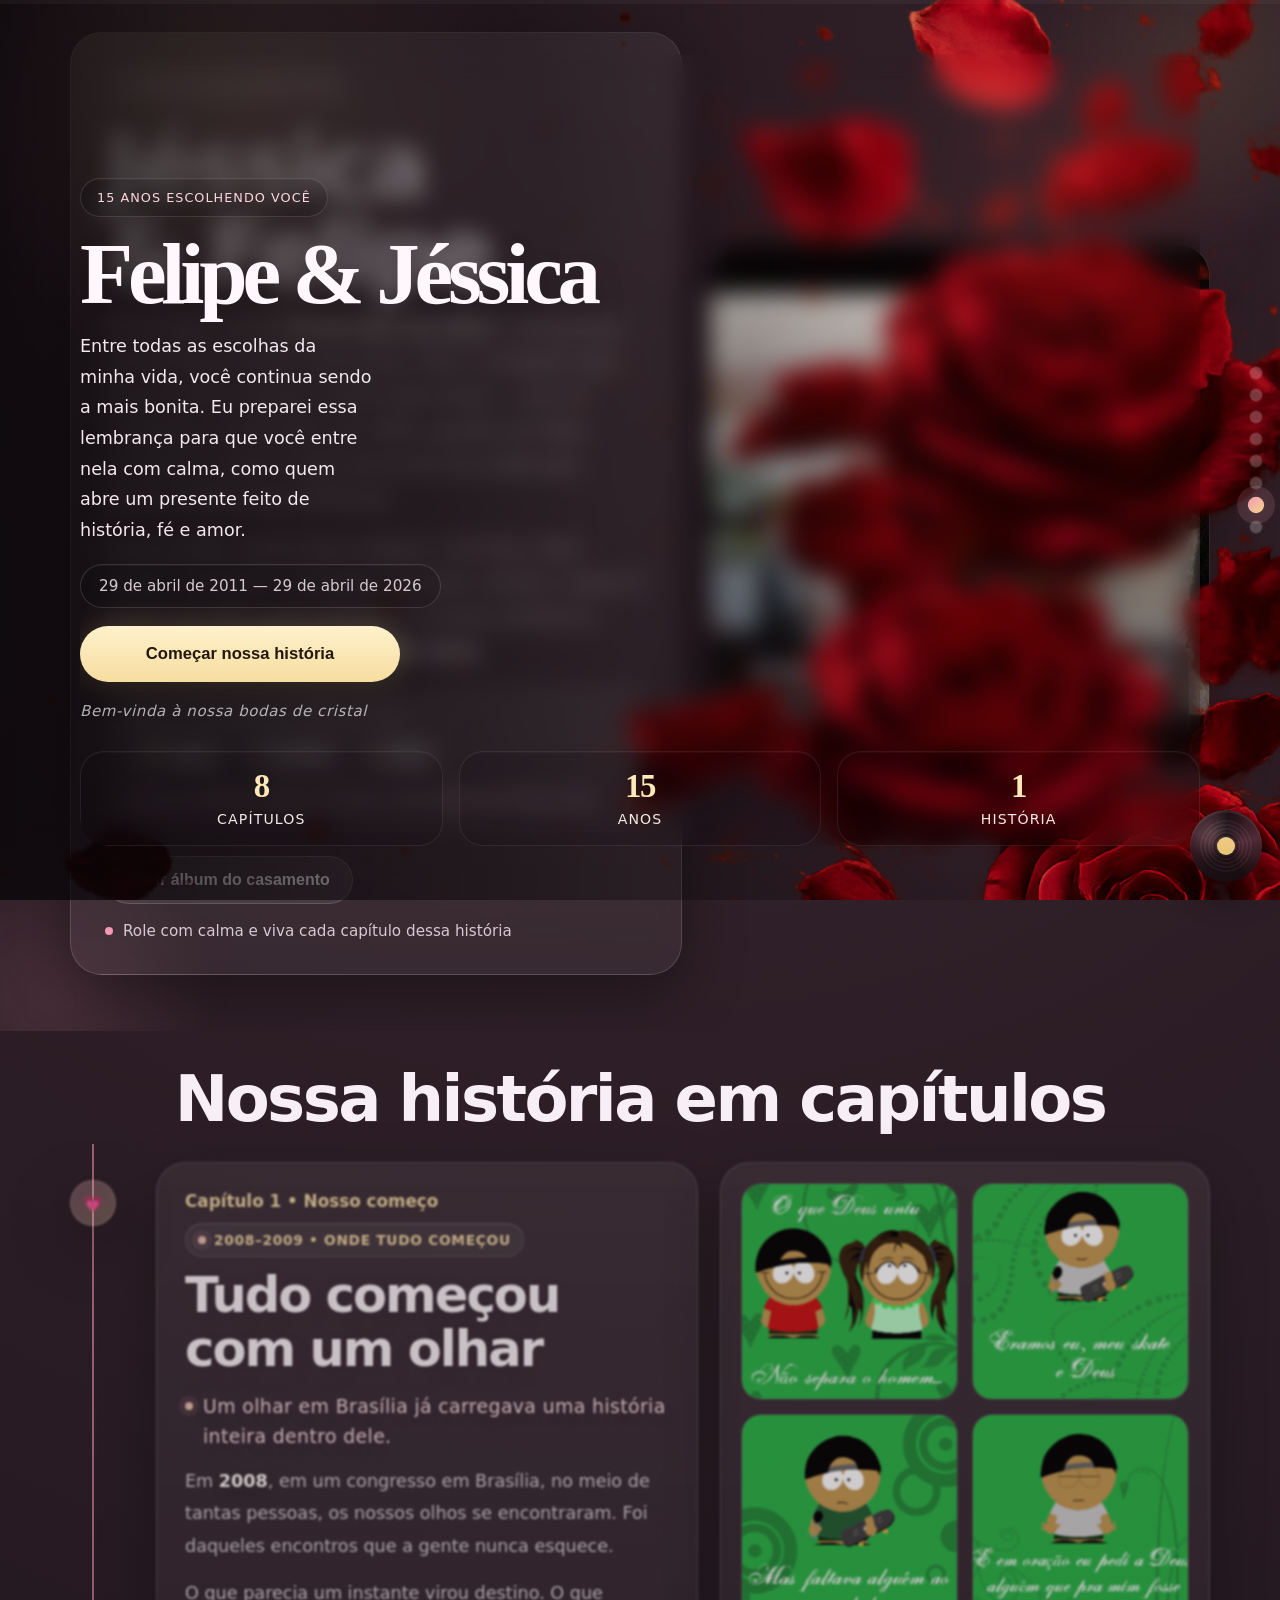
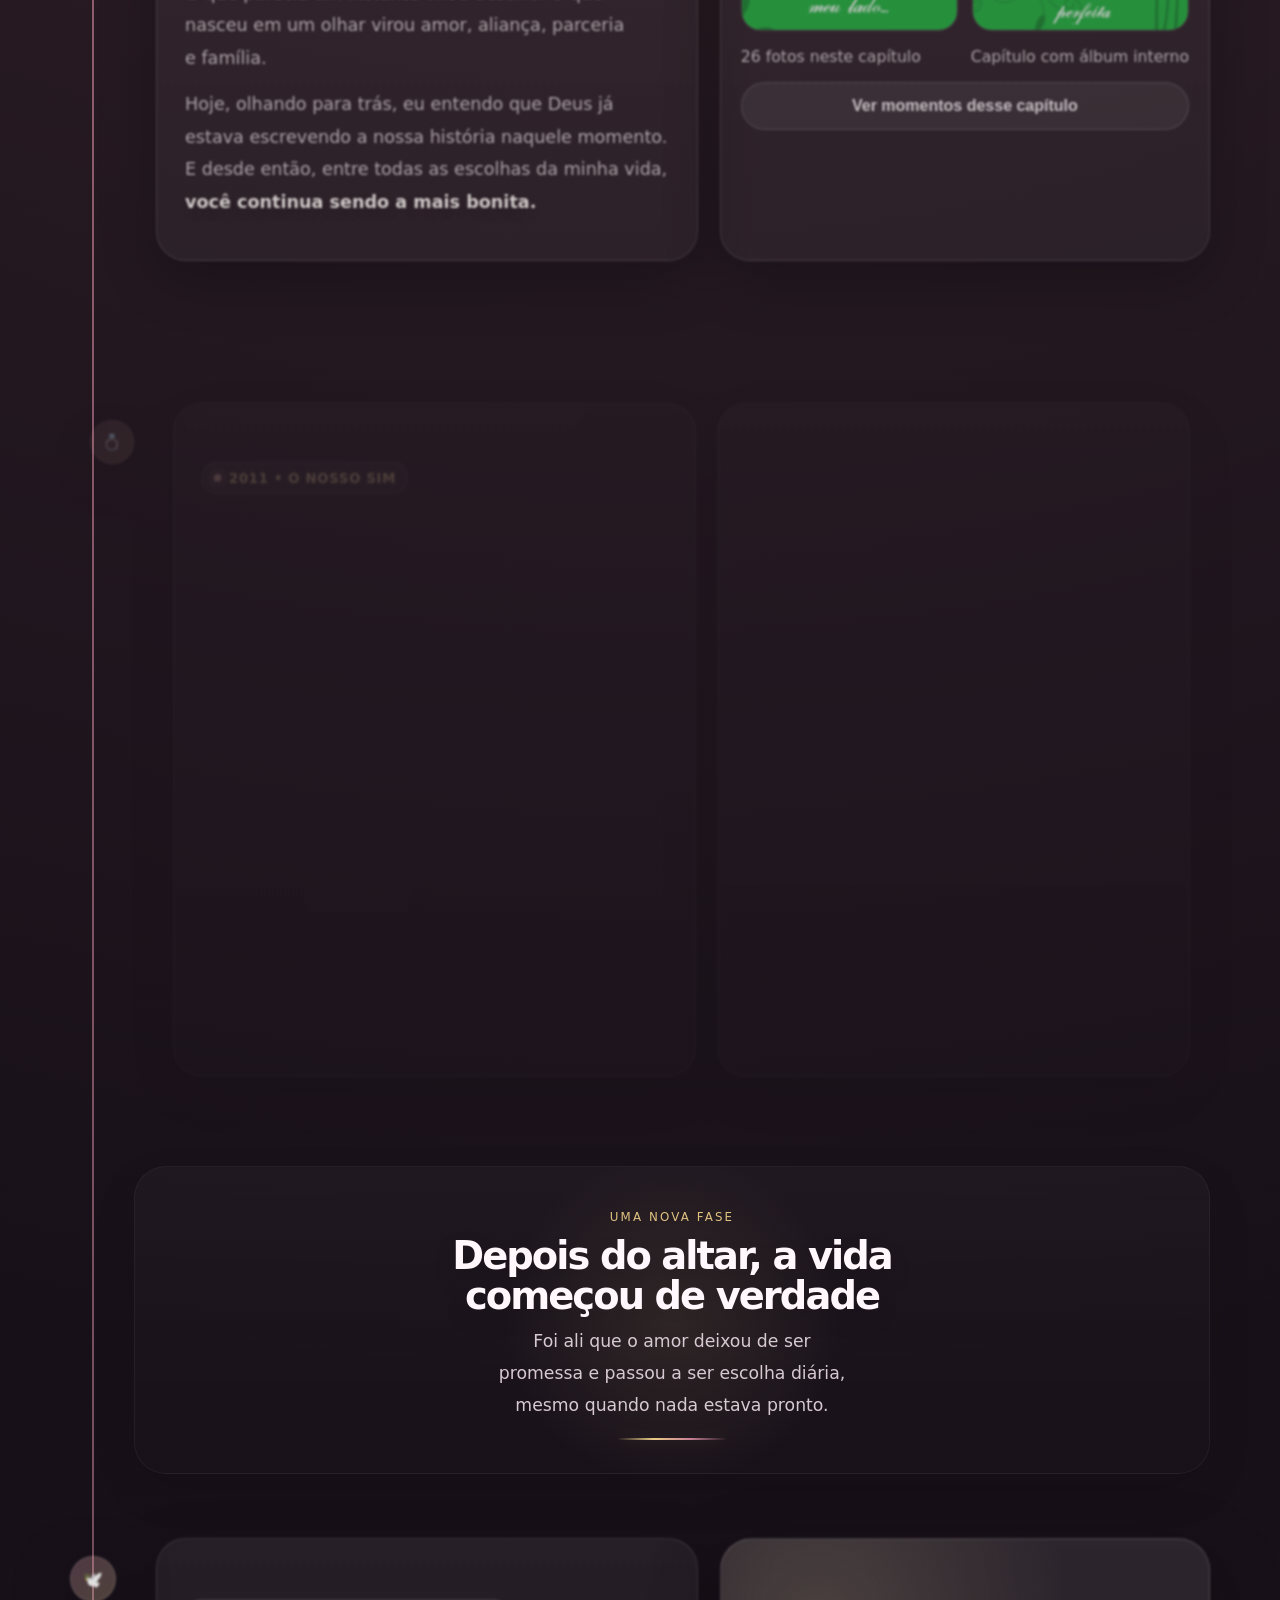
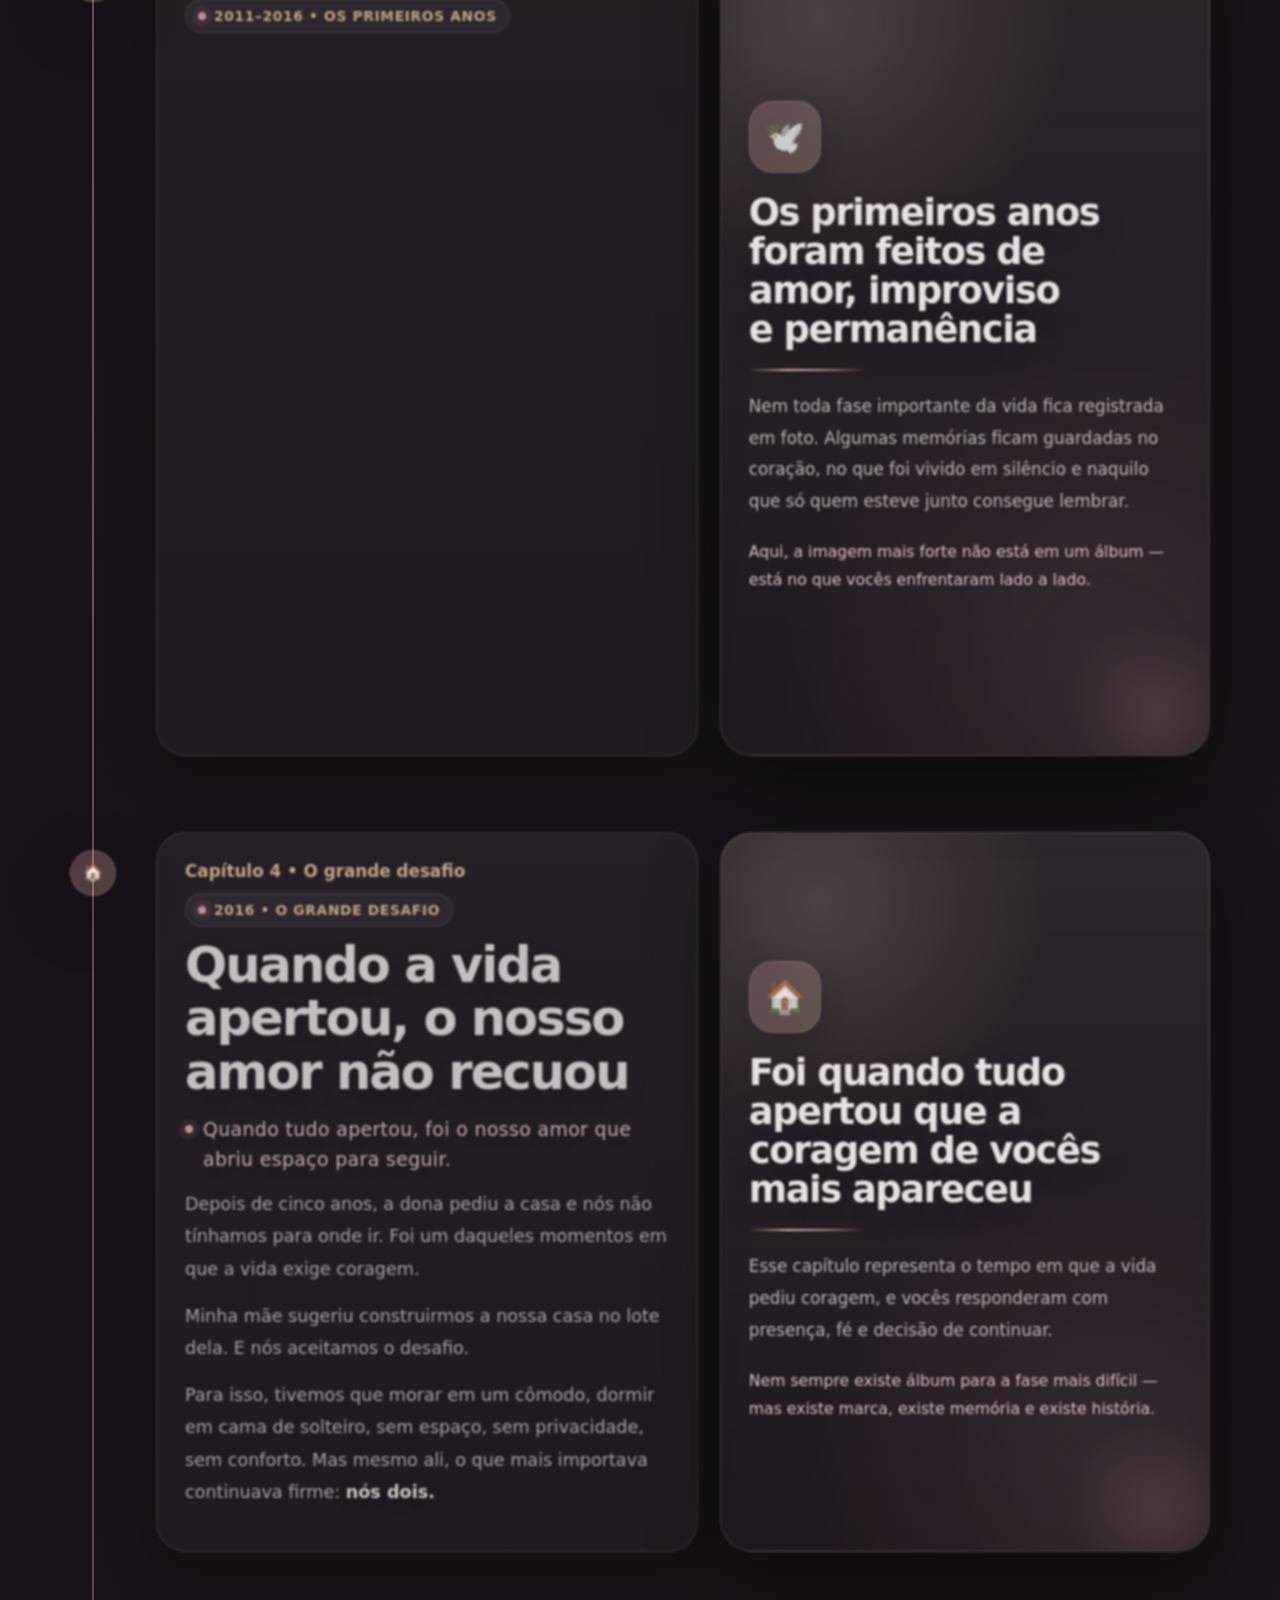
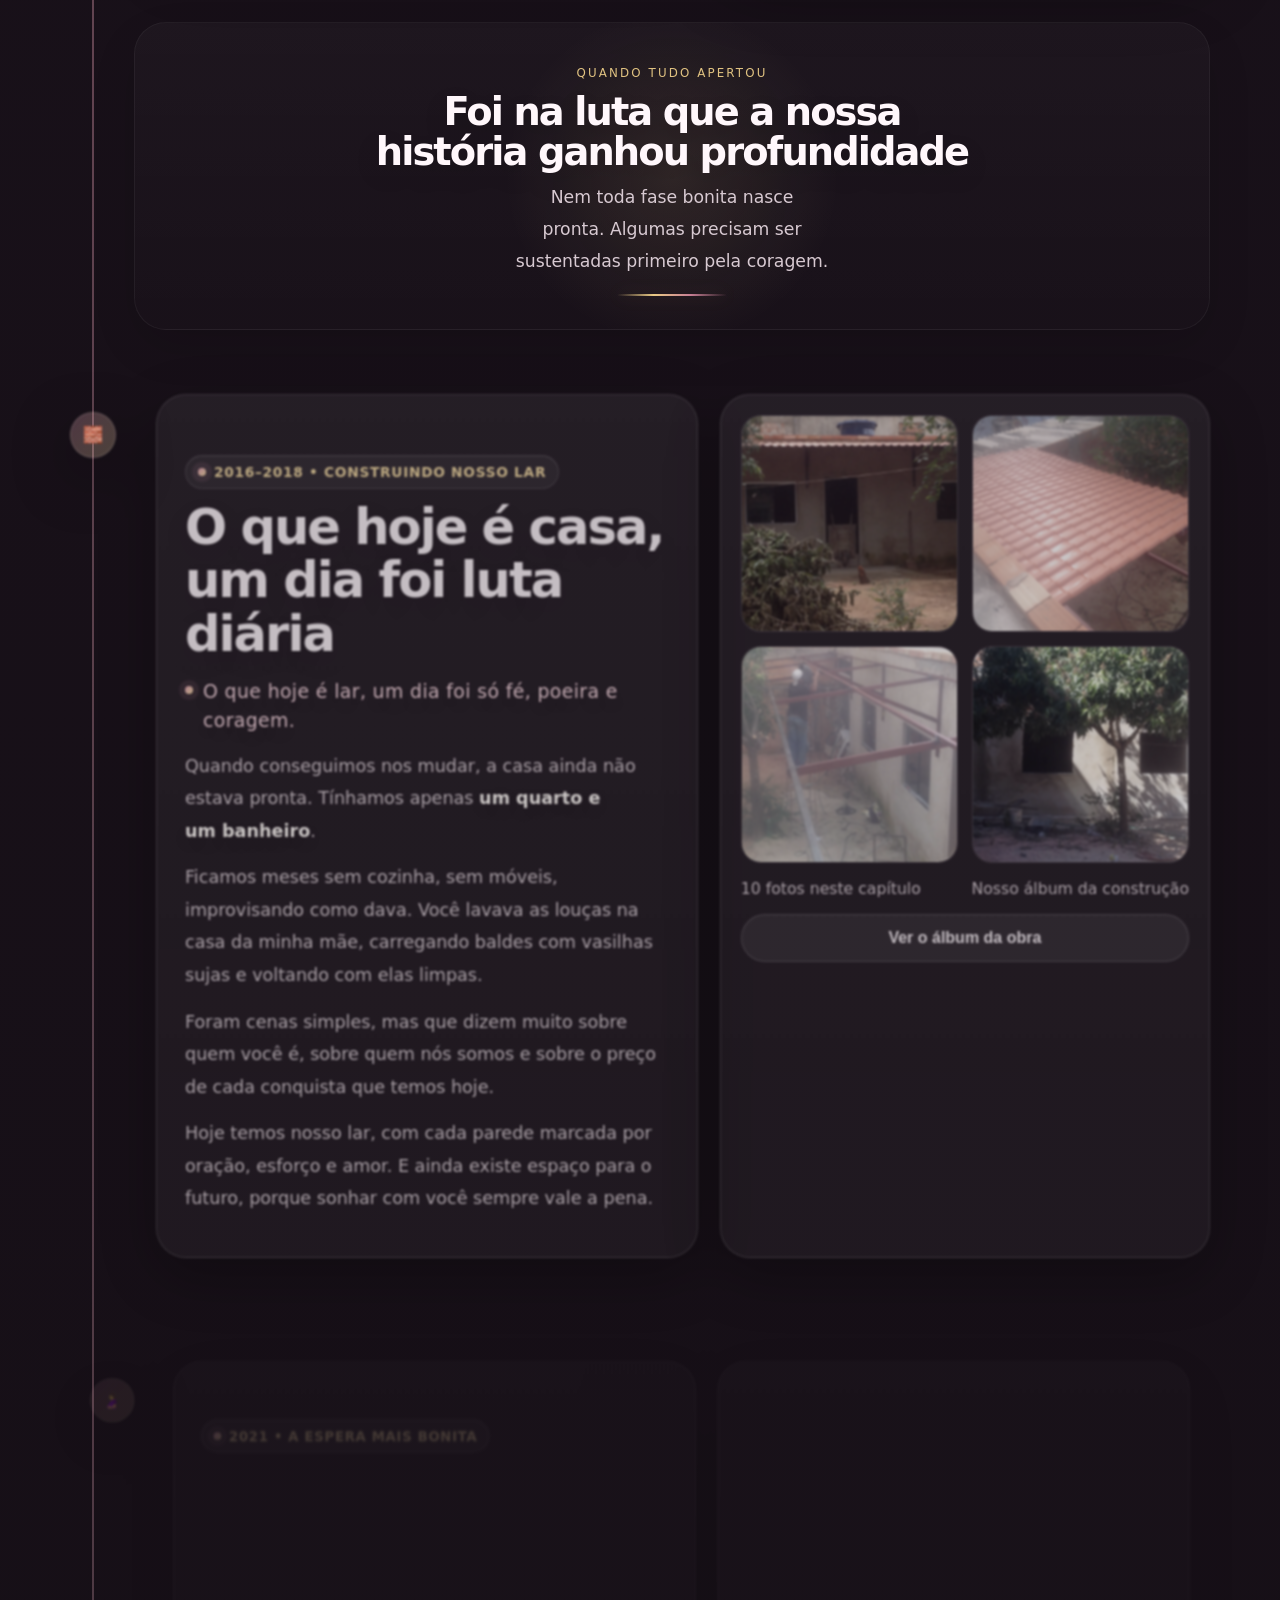
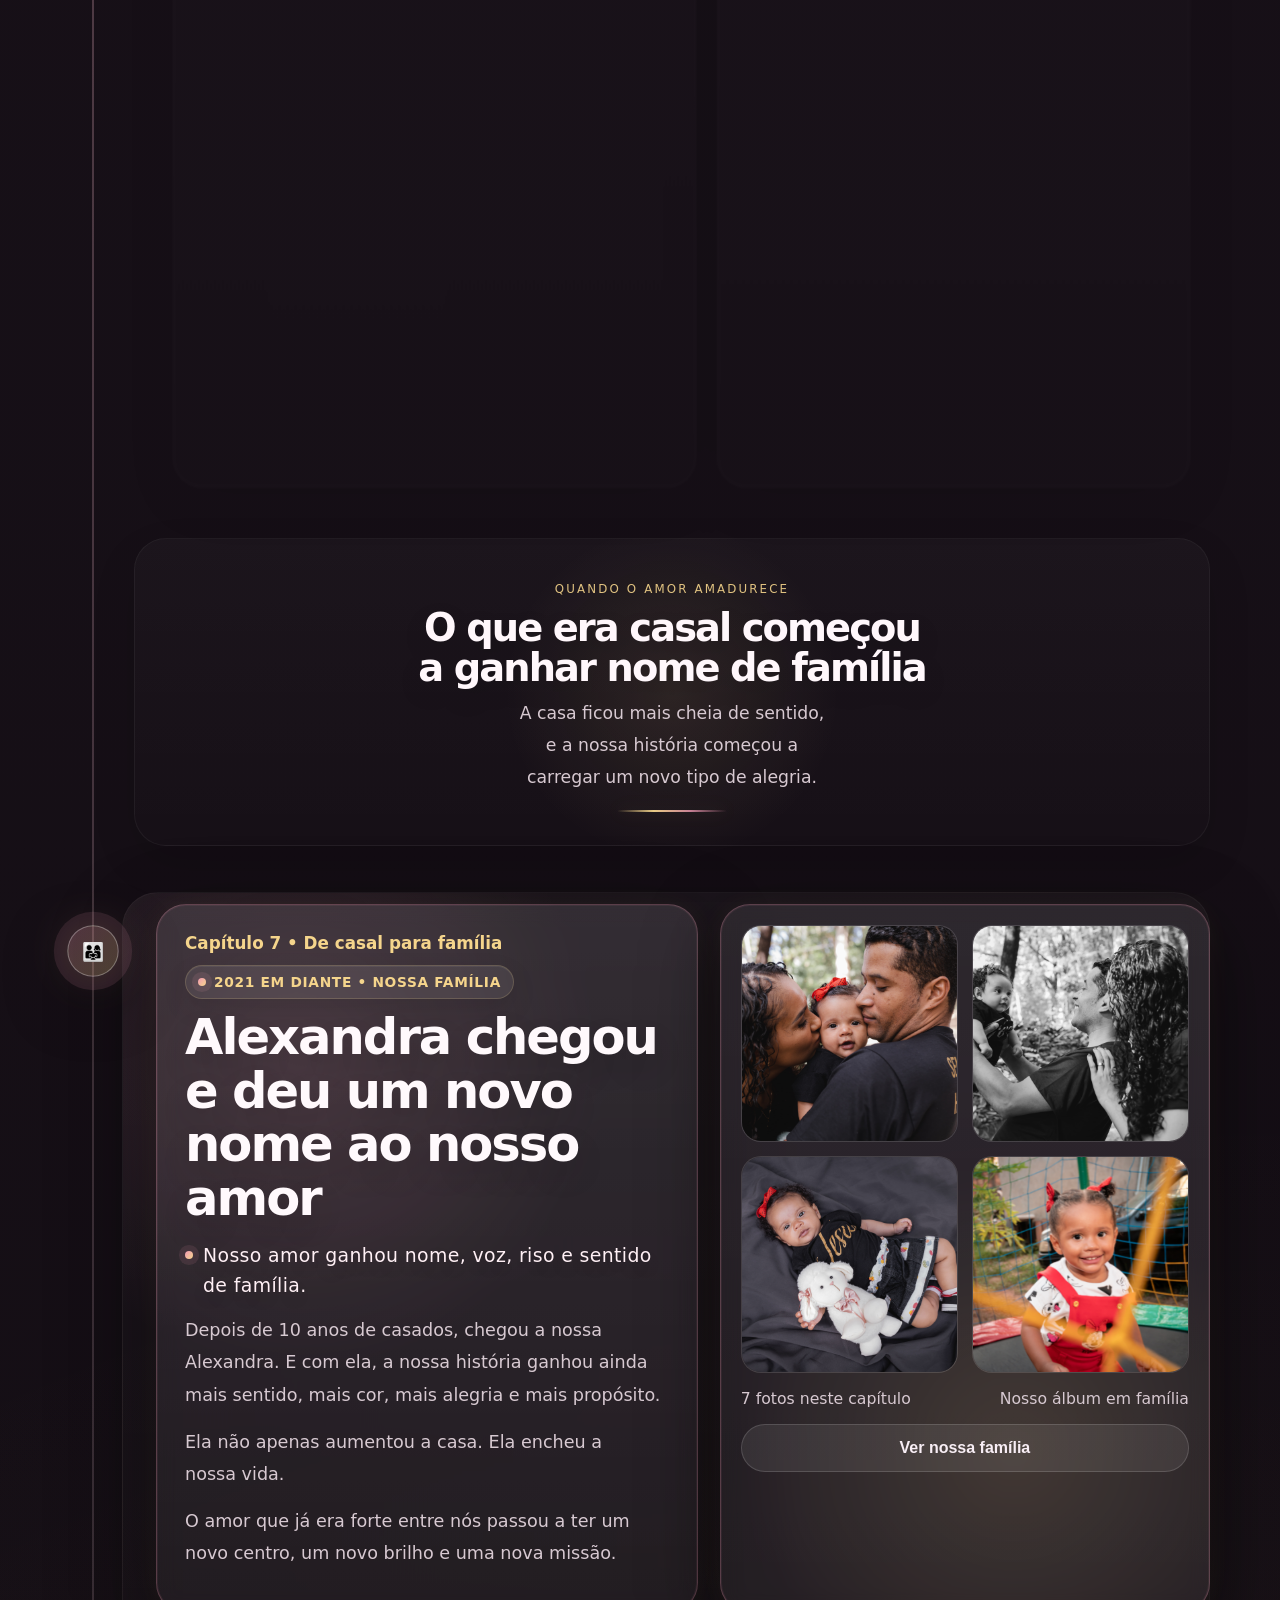
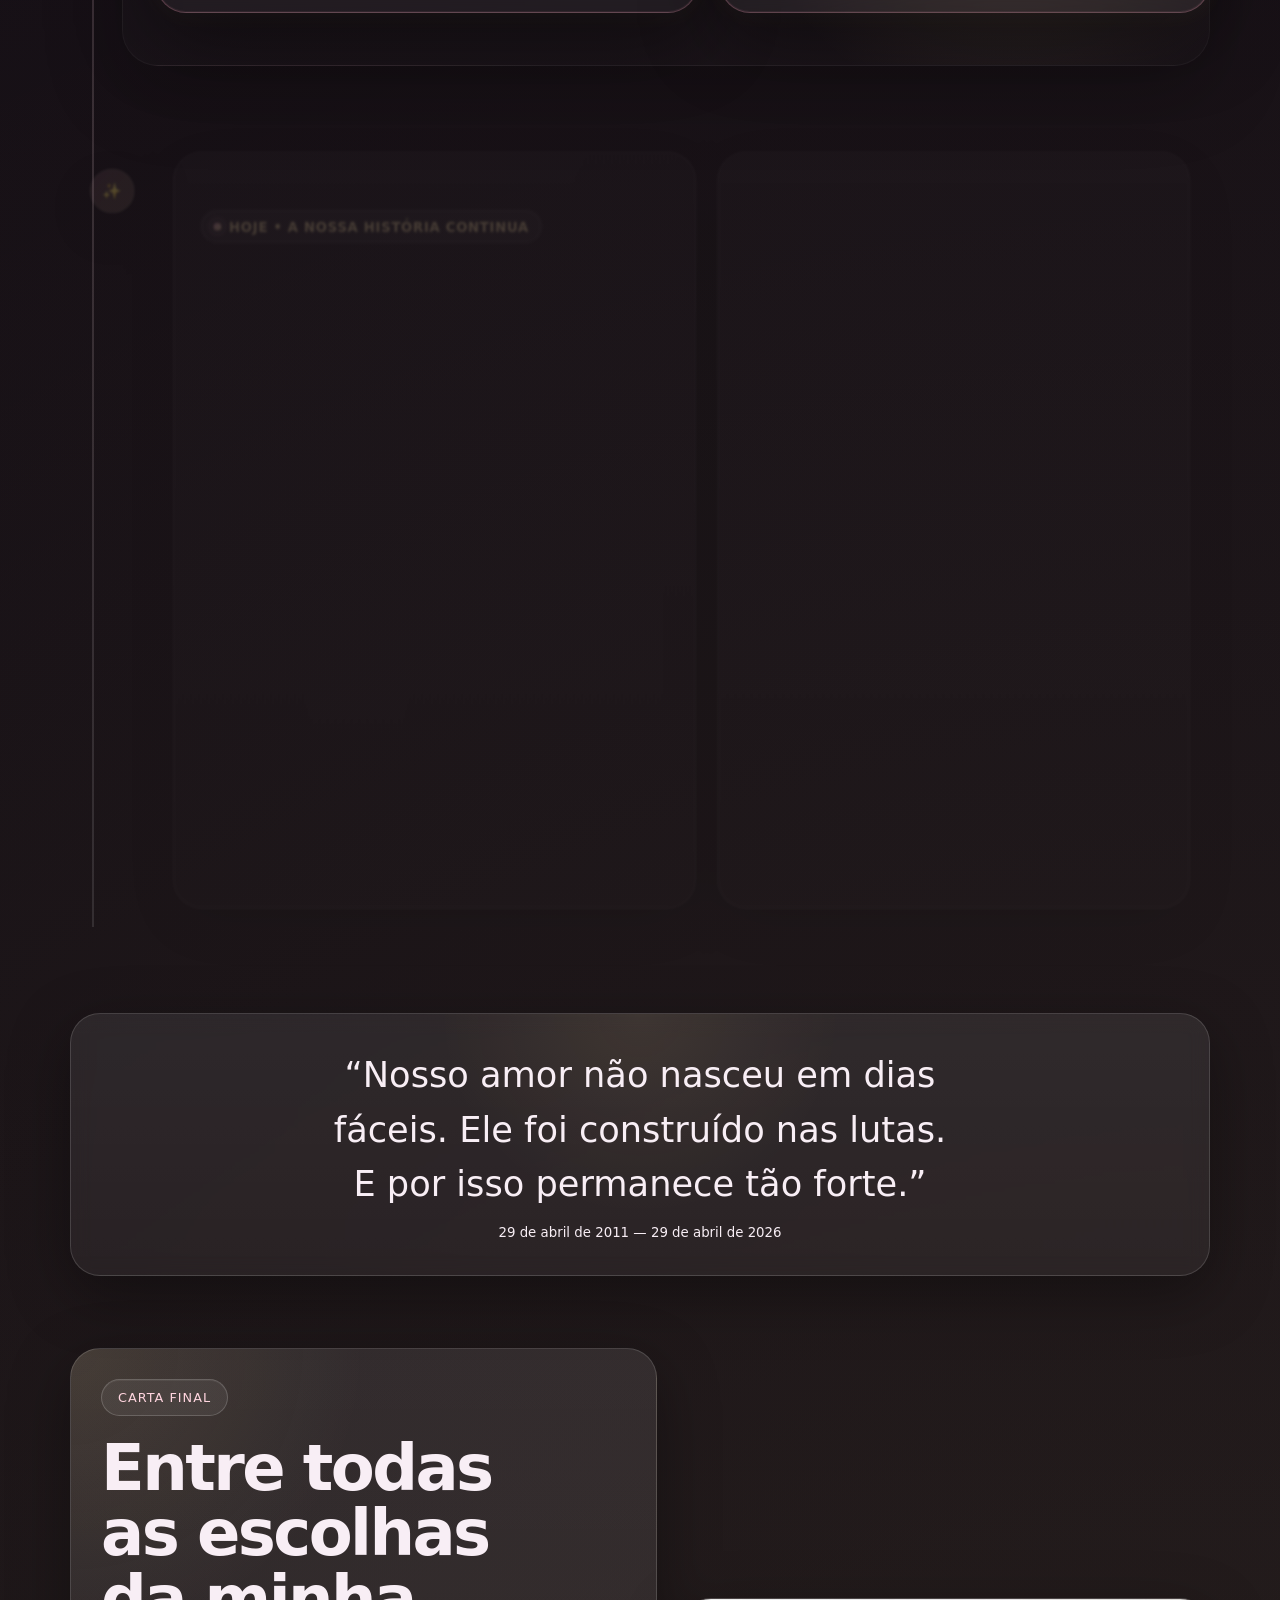
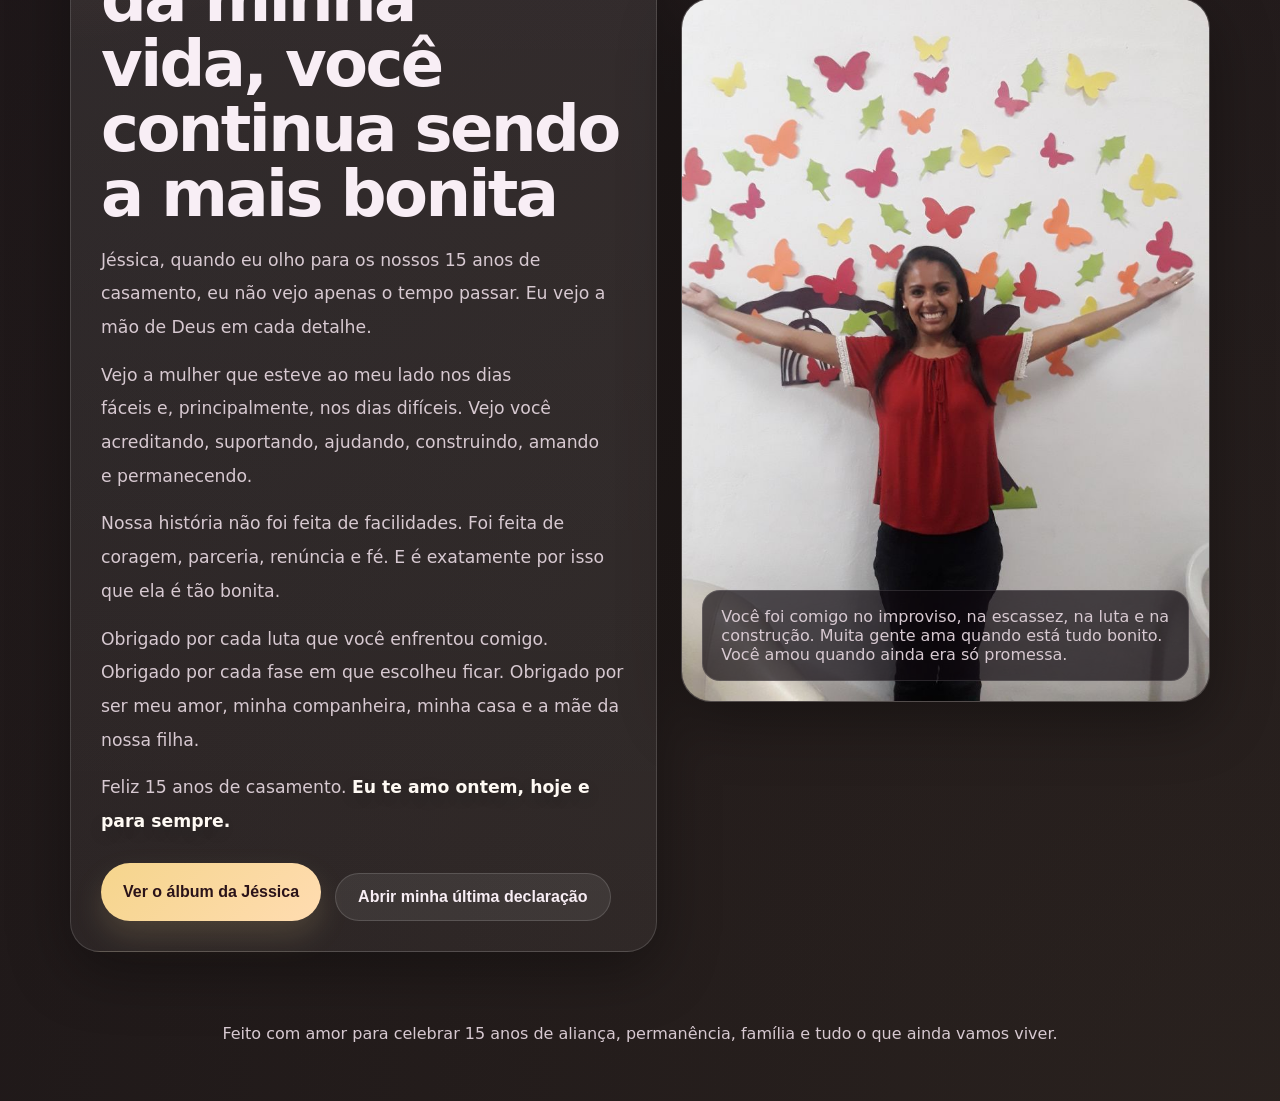
==== index.html @ cf373caf "Update index.html" ====
<!DOCTYPE html>
<html lang="pt-BR">
<head>
  <meta charset="UTF-8" />
  <meta name="viewport" content="width=device-width, initial-scale=1.0" />
  <title>15 anos escolhendo você</title>
  <meta name="description" content="Uma homenagem de Felipe para Jéssica pelos 15 anos de casamento." />
  <style>
    :root{
      --bg:#120d12;
      --bg-soft:#1b131a;
      --card:rgba(255,255,255,.08);
      --card-strong:rgba(255,255,255,.11);
      --line:rgba(255,255,255,.14);
      --text:#f8eef5;
      --muted:#d7c9d1;
      --rose:#f29ab3;
      --rose-2:#ffd5df;
      --gold:#f5d58c;
      --shadow:0 18px 60px rgba(0,0,0,.35);
      --radius:26px;
      --radius-sm:18px;
    }
    *{box-sizing:border-box}
    html{scroll-behavior:smooth}
    body{
      margin:0;
      font-family:"Segoe UI",system-ui,-apple-system,sans-serif;
      color:var(--text);
      background:
        radial-gradient(circle at top, rgba(242,154,179,.18), transparent 28%),
        radial-gradient(circle at bottom right, rgba(245,213,140,.10), transparent 30%),
        linear-gradient(180deg,#120d12 0%, #19111a 35%, #120d12 100%);
      overflow-x:hidden;
    }
    body::before{
      content:"";
      position:fixed; inset:0;
      background-image:radial-gradient(rgba(255,255,255,.16) 1px, transparent 1px);
      background-size:26px 26px;
      opacity:.07;
      pointer-events:none;
    }
    .floating-hearts{position:fixed; inset:0; overflow:hidden; pointer-events:none; z-index:0}
    .heart{position:absolute; bottom:-40px; opacity:.16; animation:rise linear infinite}
    @keyframes rise{
      from{transform:translateY(0) scale(.8); opacity:0}
      10%{opacity:.16}
      to{transform:translateY(-115vh) scale(1.2); opacity:0}
    }
    .container{width:min(1140px, calc(100% - 32px)); margin:0 auto; position:relative; z-index:1}
    .hero{
      min-height:100svh;
      display:grid;
      align-items:center;
      padding:32px 0 56px;
    }
    .hero-grid{
      display:grid;
      grid-template-columns:1.1fr .9fr;
      gap:28px;
      align-items:center;
    }
    .hero-card,.chapter-card,.quote-card,.album-card{
      background:linear-gradient(180deg, rgba(255,255,255,.08), rgba(255,255,255,.05));
      border:1px solid var(--line);
      box-shadow:var(--shadow);
      backdrop-filter: blur(10px);
    }
    .hero-card{
      border-radius:32px;
      padding:34px;
    }
    .badge{
      display:inline-flex; align-items:center; gap:8px;
      padding:10px 16px;
      border-radius:999px;
      border:1px solid rgba(255,255,255,.18);
      background:rgba(255,255,255,.06);
      color:var(--rose-2);
      letter-spacing:.08em;
      text-transform:uppercase;
      font-size:.8rem;
      margin-bottom:20px;
    }
    h1{
      margin:0 0 16px;
      font-size:clamp(2.5rem, 7vw, 5.8rem);
      line-height:.96;
      letter-spacing:-.04em;
    }
    .hero-card p{
      color:var(--muted);
      font-size:1.18rem;
      line-height:1.8;
      margin:0 0 16px;
    }
    .hero-actions{display:flex; flex-wrap:wrap; gap:14px; margin-top:24px}
    .btn{
      appearance:none;
      border:none;
      cursor:pointer;
      border-radius:999px;
      padding:14px 22px;
      font-size:1rem;
      font-weight:700;
      transition:.25s ease;
      text-decoration:none;
      display:inline-flex;
      align-items:center;
      justify-content:center;
      gap:8px;
    }
    .btn-primary{
      color:#2a1319;
      background:linear-gradient(135deg,var(--gold),#ffdcb1);
    }
    .btn-secondary{
      color:var(--text);
      background:rgba(255,255,255,.08);
      border:1px solid rgba(255,255,255,.14);
    }
    .btn:hover{transform:translateY(-2px); box-shadow:0 10px 30px rgba(0,0,0,.24)}
    .hero-media{
      position:relative;
      min-height:520px;
      border-radius:32px;
      overflow:hidden;
      border:1px solid var(--line);
      box-shadow:var(--shadow);
      background:#120d12;
    }
    .hero-media img{
      position:absolute; inset:0;
      width:100%; height:100%;
      object-fit:cover;
    }
    .hero-overlay{
      position:absolute; inset:0;
      background:linear-gradient(180deg, rgba(0,0,0,.05), rgba(0,0,0,.45));
    }
    .hero-caption{
      position:absolute; left:20px; right:20px; bottom:20px;
      padding:18px 20px;
      border-radius:20px;
      background:rgba(16,10,15,.62);
      border:1px solid rgba(255,255,255,.12);
      backdrop-filter:blur(8px);
    }
    .hero-caption strong{display:block; font-size:1.1rem; margin-bottom:6px}
    .hero-caption span{color:var(--muted)}
    section{padding:36px 0}
    .section-title{
      text-align:center;
      margin:0 0 12px;
      font-size:clamp(2.1rem, 5vw, 4.4rem);
      line-height:1.02;
      letter-spacing:-.04em;
    }
    .section-subtitle{
      text-align:center;
      color:var(--muted);
      max-width:880px;
      margin:0 auto 34px;
      font-size:1.15rem;
      line-height:1.8;
    }
    .timeline{
      position:relative;
      display:grid;
      gap:34px;
      margin-top:12px;
      scroll-snap-type:y proximity;
    }
    .timeline::before{
      content:"";
      position:absolute;
      left:22px; top:0; bottom:0;
      width:2px; background:linear-gradient(180deg, rgba(242,154,179,.6), rgba(255,255,255,.12));
      opacity:.9;
    }
    .chapter{
      display:grid;
      grid-template-columns:64px 1fr;
      gap:22px;
      align-items:start;
      position:relative;
      scroll-snap-align:center;
      min-height:min(86vh, 920px);
      padding:18px 0;
    }
    .chapter::before{
      content:"";
      position:absolute;
      left:52px;
      right:0;
      top:0;
      bottom:0;
      border-radius:36px;
      background:
        radial-gradient(circle at 18% 20%, rgba(242,154,179,.10), transparent 28%),
        radial-gradient(circle at 80% 70%, rgba(245,213,140,.08), transparent 26%),
        linear-gradient(180deg, rgba(255,255,255,.02), rgba(255,255,255,.01));
      border:1px solid rgba(255,255,255,.04);
      opacity:0;
      transform:scale(.985);
      transition:opacity .45s ease, transform .45s ease, box-shadow .45s ease;
      pointer-events:none;
    }
    .chapter-icon{
      position:sticky; top:20px;
      width:46px; height:46px;
      display:grid; place-items:center;
      border-radius:999px;
      background:linear-gradient(135deg, rgba(242,154,179,.28), rgba(245,213,140,.26));
      border:1px solid rgba(255,255,255,.12);
      box-shadow:var(--shadow);
      z-index:2;
      margin-top:18px;
    }
    .chapter-body{
      display:grid;
      grid-template-columns:minmax(0,1.05fr) minmax(320px,.95fr);
      gap:22px;
      align-items:center;
    }
    .chapter-card{
      border-radius:30px;
      padding:28px;
    }
    .chapter-card .mini{
      color:var(--gold);
      font-size:1.05rem;
      font-weight:700;
      margin-bottom:12px;
    }
    .chapter-card h3{
      margin:0 0 16px;
      font-size:clamp(2rem, 4vw, 3.1rem);
      line-height:1.08;
      letter-spacing:-.04em;
    }
    .chapter-card p{
      color:var(--muted);
      font-size:1.1rem;
      line-height:1.85;
      margin:0 0 14px;
    }
    .chapter-card strong{color:var(--text)}
    .album-card{
      border-radius:30px;
      padding:20px;
      display:flex;
      flex-direction:column;
      gap:16px;
      min-height:100%;
    }
    .preview-grid{
      display:grid;
      grid-template-columns:repeat(2, minmax(0,1fr));
      gap:14px;
    }
    .preview{
      aspect-ratio:1/1;
      overflow:hidden;
      border-radius:20px;
      border:1px solid rgba(255,255,255,.1);
      background:rgba(255,255,255,.04);
      position:relative;
    }
    .preview img{
      width:100%; height:100%; object-fit:cover; display:block;
      transition:transform .35s ease;
    }
    .preview:hover img{transform:scale(1.04)}
    .preview.empty::after{
      content:"Carregando álbum…";
      position:absolute; inset:0; display:grid; place-items:center;
      color:var(--muted); font-size:.95rem;
    }
    .album-meta{
      display:flex; align-items:center; justify-content:space-between; gap:12px;
      color:var(--muted);
      font-size:.98rem;
      flex-wrap:wrap;
    }
    .album-button{
      width:100%;
      justify-content:center;
    }
    .quote-card{
      border-radius:30px;
      padding:34px;
      margin-top:14px;
      text-align:center;
    }
    .quote{
      font-size:clamp(1.35rem, 3vw, 2.2rem);
      line-height:1.55;
      max-width:900px;
      margin:0 auto 10px;
    }
    .quote small{
      color:var(--muted);
      font-size:1rem;
      letter-spacing:.04em;
    }
    .final-letter{
      display:grid;
      grid-template-columns:1fr .9fr;
      gap:24px;
      align-items:stretch;
    }
    .letter-card,.portrait-card{
      background:linear-gradient(180deg, rgba(255,255,255,.08), rgba(255,255,255,.05));
      border:1px solid var(--line);
      box-shadow:var(--shadow);
      border-radius:30px;
    }
    .letter-card{padding:30px}
    .letter-card h2{
      margin:0 0 16px;
      font-size:clamp(2rem, 5vw, 4rem);
      line-height:1.02;
      letter-spacing:-.04em;
    }
    .letter-card p{
      color:var(--muted);
      line-height:1.95;
      font-size:1.08rem;
      margin:0 0 14px;
    }
    .portrait-card{
      overflow:hidden;
      position:relative;
      min-height:540px;
    }
    .portrait-card img{
      width:100%; height:100%; object-fit:cover; display:block;
    }
    .portrait-note{
      position:absolute; left:20px; right:20px; bottom:20px;
      padding:16px 18px;
      border-radius:18px;
      background:rgba(16,10,15,.68);
      border:1px solid rgba(255,255,255,.12);
      color:var(--muted);
    }
    footer{
      padding:36px 0 58px;
      text-align:center;
      color:var(--muted);
    }

    .modal{
      position:fixed;
      inset:0;
      z-index:9999;
      display:none;
      background:rgba(10,6,9,.92);
      backdrop-filter:blur(8px);
    }
    .modal.open{display:block}
    .modal-wrap{
      width:min(1220px, calc(100% - 28px));
      height:100%;
      margin:0 auto;
      display:grid;
      grid-template-rows:auto 1fr auto;
      gap:14px;
      padding:18px 0;
    }
    .modal-top{
      display:flex;
      align-items:center;
      justify-content:space-between;
      gap:16px;
      padding:10px 0;
    }
    .modal-title{
      font-size:1.25rem;
      font-weight:700;
      color:var(--rose-2);
    }
    .modal-close{
      width:44px; height:44px;
      border-radius:999px;
      border:1px solid rgba(255,255,255,.16);
      background:rgba(255,255,255,.07);
      color:#fff;
      font-size:1.4rem;
      cursor:pointer;
    }
    .modal-main{
      display:grid;
      grid-template-columns:80px 1fr 80px;
      align-items:center;
      gap:10px;
      min-height:0;
    }
    .nav-btn{
      width:58px; height:58px;
      margin:0 auto;
      border-radius:999px;
      border:1px solid rgba(255,255,255,.14);
      background:rgba(255,255,255,.07);
      color:#fff;
      font-size:1.7rem;
      cursor:pointer;
    }
    .stage{
      min-height:0;
      display:grid;
      gap:14px;
      align-items:center;
      justify-items:center;
    }
    .stage img{
      max-width:100%;
      max-height:min(72vh, 760px);
      border-radius:22px;
      object-fit:contain;
      border:1px solid rgba(255,255,255,.12);
      box-shadow:var(--shadow);
      background:#0f0a0f;
    }
    .counter{color:var(--muted); font-size:1rem}
    .thumbs{
      display:flex;
      gap:10px;
      overflow:auto;
      padding:6px 2px 4px;
      scrollbar-width:thin;
    }
    .thumb{
      flex:0 0 82px;
      height:82px;
      border-radius:16px;
      overflow:hidden;
      border:2px solid transparent;
      cursor:pointer;
      background:rgba(255,255,255,.05);
    }
    .thumb img{width:100%; height:100%; object-fit:cover; display:block}
    .thumb.active{border-color:var(--gold)}

    .reading-progress{
      position:fixed;
      top:0; left:0;
      width:100%; height:4px;
      z-index:10000;
      background:rgba(255,255,255,.04);
      pointer-events:none;
    }
    .reading-progress span{
      display:block;
      width:0%;
      height:100%;
      background:linear-gradient(90deg,var(--rose),var(--gold));
      box-shadow:0 0 22px rgba(242,154,179,.5);
      transition:width .12s linear;
    }
    .hero-scroll{
      display:inline-flex;
      align-items:center;
      gap:10px;
      margin-top:18px;
      color:var(--muted);
      font-size:.95rem;
      opacity:.9;
    }
    .hero-scroll .dot{
      width:8px;height:8px;border-radius:999px;
      background:var(--rose);
      box-shadow:0 0 0 0 rgba(242,154,179,.45);
      animation:pulseDot 1.8s infinite;
    }
    @keyframes pulseDot{
      0%{box-shadow:0 0 0 0 rgba(242,154,179,.45)}
      70%{box-shadow:0 0 0 12px rgba(242,154,179,0)}
      100%{box-shadow:0 0 0 0 rgba(242,154,179,0)}
    }
    .chapter{
      opacity:.72;
      transform:translateY(22px);
      transition:opacity .45s ease, transform .45s ease;
    }
    .chapter.revealed{
      opacity:1;
      transform:none;
    }
    .chapter.active .chapter-icon{
      transform:scale(1.06);
      box-shadow:0 0 0 10px rgba(242,154,179,.08), var(--shadow);
      border-color:rgba(255,255,255,.24);
    }
    .chapter.active .chapter-card,
    .chapter.active .album-card{
      border-color:rgba(242,154,179,.24);
      box-shadow:0 22px 70px rgba(0,0,0,.40), 0 0 0 1px rgba(242,154,179,.06) inset;
    }
    .chapter-card,.album-card,.chapter-icon{
      transition:box-shadow .35s ease, border-color .35s ease, transform .35s ease;
    }
    .timeline-nav{
      position:fixed;
      right:18px;
      top:50%;
      transform:translateY(-50%);
      z-index:1200;
      display:grid;
      gap:10px;
    }
    .timeline-nav button{
      width:12px;height:12px;border-radius:999px;
      border:none; cursor:pointer;
      background:rgba(255,255,255,.22);
      box-shadow:0 0 0 1px rgba(255,255,255,.08);
      transition:transform .22s ease, background .22s ease, box-shadow .22s ease;
    }
    .timeline-nav button.active{
      background:linear-gradient(135deg,var(--rose),var(--gold));
      transform:scale(1.34);
      box-shadow:0 0 0 8px rgba(242,154,179,.14), 0 0 18px rgba(245,213,140,.16);
    }
    .timeline-nav button:hover{transform:scale(1.16)}
    .modal-hint{
      color:var(--muted);
      font-size:.93rem;
      text-align:center;
      margin-top:-6px;
    }
    .thumbs-wrap{
      display:grid;
      gap:8px;
    }
    .stage img.is-changing{
      opacity:.3;
      transform:scale(.985);
    }
    .declaration-trigger{
      margin-top:10px;
    }
    .declaration-modal{
      position:fixed;
      inset:0;
      z-index:9998;
      display:none;
      background:
        radial-gradient(circle at top, rgba(242,154,179,.18), transparent 22%),
        radial-gradient(circle at bottom right, rgba(245,213,140,.12), transparent 24%),
        linear-gradient(180deg, rgba(7,4,7,.82), rgba(7,4,7,.92));
      backdrop-filter:blur(16px);
      padding:22px;
    }
    .declaration-modal.open{display:grid; place-items:center}
    .declaration-panel{
      width:min(980px, 100%);
      max-height:min(90vh, 920px);
      overflow:auto;
      border-radius:36px;
      padding:34px;
      background:
        radial-gradient(circle at top left, rgba(245,213,140,.12), transparent 24%),
        radial-gradient(circle at bottom right, rgba(242,154,179,.12), transparent 28%),
        linear-gradient(180deg, rgba(255,255,255,.11), rgba(255,255,255,.04));
      border:1px solid rgba(255,255,255,.14);
      box-shadow:
        0 30px 100px rgba(0,0,0,.48),
        inset 0 1px 0 rgba(255,255,255,.10),
        0 0 0 1px rgba(245,213,140,.04);
      position:relative;
      scrollbar-width:thin;
      isolation:isolate;
      overflow-x:hidden;
      transform:translateY(22px) scale(.985);
      opacity:0;
      transition:transform .65s cubic-bezier(.2,.8,.2,1), opacity .65s ease;
    }
    .declaration-modal.open .declaration-panel{
      transform:none;
      opacity:1;
    }
    .declaration-panel::before{
      content:"";
      position:absolute;
      inset:18px;
      border-radius:28px;
      border:1px solid rgba(255,255,255,.05);
      pointer-events:none;
    }
    .declaration-panel::after{
      content:"";
      position:absolute;
      top:-90px;
      right:-40px;
      width:260px;
      height:260px;
      border-radius:50%;
      background:radial-gradient(circle, rgba(245,213,140,.16), transparent 65%);
      filter:blur(10px);
      pointer-events:none;
    }
    .declaration-close{
      position:absolute;
      top:16px; right:16px;
      width:42px; height:42px;
      border-radius:999px;
      border:1px solid rgba(255,255,255,.16);
      background:rgba(255,255,255,.06);
      color:#fff;
      cursor:pointer;
      font-size:1.3rem;
      transition:.25s ease;
      z-index:3;
    }
    .declaration-close:hover{
      background:rgba(255,255,255,.11);
      transform:translateY(-1px);
    }
    .declaration-layout{
      position:relative;
      z-index:1;
      display:grid;
      grid-template-columns:minmax(260px,.78fr) minmax(0,1.22fr);
      gap:28px;
      align-items:start;
    }
    .declaration-aside{
      position:sticky;
      top:0;
      padding:8px 0 10px;
    }
    .declaration-panel .badge{
      margin-bottom:18px;
      background:rgba(255,255,255,.05);
    }
    .declaration-kicker{
      color:var(--gold);
      letter-spacing:.18em;
      text-transform:uppercase;
      font-size:.74rem;
      margin:0 0 12px;
      opacity:.9;
    }
    .declaration-panel h3{
      margin:0 0 18px;
      max-width:9ch;
      font-size:clamp(2.6rem, 6vw, 5.4rem);
      line-height:.92;
      letter-spacing:-.06em;
      text-wrap:balance;
    }
    .declaration-divider{
      width:138px;
      height:2px;
      margin:0 0 22px;
      background:linear-gradient(90deg, rgba(245,213,140,0), rgba(245,213,140,.98), rgba(242,154,179,.85), rgba(245,213,140,0));
      box-shadow:0 0 20px rgba(245,213,140,.24);
      border-radius:999px;
    }
    .declaration-verse{
      margin:18px 0 10px;
      padding:14px 16px;
      border-radius:18px;
      background:linear-gradient(180deg, rgba(245,213,140,.10), rgba(255,255,255,.03));
      border:1px solid rgba(245,213,140,.25);
      text-align:center;
    }
    .declaration-verse p{
      margin:0;
      font-style:italic;
      color:#f5d58c;
      font-size:1rem;
      line-height:1.7;
    }
    .declaration-verse span{
      display:block;
      margin-top:6px;
      font-size:.85rem;
      opacity:.72;
      color:var(--muted);
    }
    .declaration-quote{
      margin:22px 0 0;
      padding:18px 18px 18px 22px;
      border-left:2px solid rgba(245,213,140,.55);
      background:linear-gradient(180deg, rgba(255,255,255,.06), rgba(255,255,255,.03));
      border-radius:0 22px 22px 0;
      color:var(--rose-2);
      font-size:1.02rem;
      line-height:1.7;
      box-shadow:inset 0 1px 0 rgba(255,255,255,.04);
    }
    .declaration-copy{
      padding-top:46px;
    }
    .declaration-panel p{
      color:var(--muted);
      line-height:1.9;
      font-size:clamp(1.02rem, 1.45vw, 1.14rem);
      margin:0 0 16px;
      max-width:44ch;
    }
    .declaration-panel .declaration-impact{
      color:var(--text);
      font-size:clamp(1.14rem, 2vw, 1.38rem);
      font-weight:700;
      line-height:1.72;
      margin-top:12px;
      padding:18px 20px;
      border-radius:24px;
      background:
        linear-gradient(180deg, rgba(255,255,255,.07), rgba(255,255,255,.03));
      border:1px solid rgba(255,255,255,.10);
      box-shadow:
        inset 0 1px 0 rgba(255,255,255,.06),
        0 18px 38px rgba(0,0,0,.16);
    }
    .declaration-panel .declaration-impact + .declaration-impact{
      margin-top:16px;
    }
    .declaration-signature{
      margin-top:22px;
      display:flex;
      align-items:center;
      gap:14px;
      color:var(--muted);
      font-size:.98rem;
    }
    .declaration-signature::before{
      content:"";
      width:56px;
      height:1px;
      background:linear-gradient(90deg, rgba(245,213,140,0), rgba(245,213,140,.9));
      display:block;
    }
    .declaration-panel strong{color:var(--text)}

    .cinematic-bridge{
      position:fixed;
      inset:0;
      z-index:9997;
      display:none;
      place-items:center;
      padding:24px;
      background:
        radial-gradient(circle at center, rgba(245,213,140,.08), transparent 24%),
        linear-gradient(180deg, rgba(8,5,8,.70), rgba(8,5,8,.92));
      backdrop-filter:blur(10px);
      opacity:0;
      transition:opacity .55s ease;
    }
    .cinematic-bridge.open{
      display:grid;
      opacity:1;
    }
    .cinematic-bridge-card{
      width:min(780px, 100%);
      text-align:center;
      padding:42px 28px;
      border-radius:32px;
      border:1px solid rgba(255,255,255,.12);
      background:
        radial-gradient(circle at top, rgba(245,213,140,.08), transparent 28%),
        linear-gradient(180deg, rgba(255,255,255,.07), rgba(255,255,255,.03));
      box-shadow:0 28px 80px rgba(0,0,0,.40);
      transform:translateY(14px) scale(.982);
      opacity:0;
      transition:transform .75s cubic-bezier(.2,.8,.2,1), opacity .75s ease;
    }
    .cinematic-bridge.open .cinematic-bridge-card{
      transform:none;
      opacity:1;
    }
    .cinematic-bridge .mini{
      color:var(--gold);
      letter-spacing:.16em;
      text-transform:uppercase;
      font-size:.76rem;
      margin-bottom:12px;
    }
    .cinematic-bridge h3{
      margin:0 0 14px;
      font-size:clamp(2.2rem, 5vw, 4.4rem);
      line-height:.95;
      letter-spacing:-.055em;
      text-wrap:balance;
    }
    .cinematic-bridge p{
      margin:0;
      color:var(--muted);
      font-size:clamp(1.05rem, 1.8vw, 1.22rem);
      line-height:1.95;
      max-width:32ch;
      margin-inline:auto;
    }
    .cinematic-bridge .bridge-line{
      width:112px;
      height:2px;
      margin:18px auto 0;
      border-radius:999px;
      background:linear-gradient(90deg, rgba(245,213,140,0), rgba(245,213,140,.96), rgba(242,154,179,.82), rgba(245,213,140,0));
      box-shadow:0 0 18px rgba(245,213,140,.18);
    }


    .intro-overlay{
      position:fixed;
      inset:0;
      z-index:15000;
      display:grid;
      place-items:center;
      padding:24px;
      background:
        radial-gradient(circle at top, rgba(242,154,179,.18), transparent 28%),
        radial-gradient(circle at bottom right, rgba(245,213,140,.10), transparent 30%),
        linear-gradient(180deg,#120d12 0%, #19111a 35%, #120d12 100%);
      transition:opacity .8s ease, visibility .8s ease;
    }
    .intro-overlay.is-hidden{
      opacity:0;
      visibility:hidden;
      pointer-events:none;
    }
    .intro-panel{
      width:min(980px, 100%);
      min-height:min(78vh, 760px);
      border-radius:34px;
      padding:34px;
      border:1px solid rgba(255,255,255,.14);
      box-shadow:var(--shadow);
      background:linear-gradient(180deg, rgba(255,255,255,.08), rgba(255,255,255,.05));
      backdrop-filter: blur(12px);
      display:grid;
      grid-template-columns:1fr .9fr;
      gap:28px;
      align-items:center;
      overflow:hidden;
      position:relative;
    }
    .intro-panel::before{
      content:"";
      position:absolute;
      inset:auto -10% -30% auto;
      width:280px; height:280px;
      border-radius:999px;
      background:radial-gradient(circle, rgba(242,154,179,.18), transparent 70%);
      filter:blur(12px);
      pointer-events:none;
    }
    .intro-copy{position:relative; z-index:1}
    .intro-copy p{
      color:var(--muted);
      font-size:1.16rem;
      line-height:1.9;
      margin:0 0 18px;
    }
    .intro-date{
      display:inline-flex;
      padding:12px 18px;
      border-radius:999px;
      border:1px solid rgba(255,255,255,.14);
      background:rgba(255,255,255,.05);
      color:var(--muted);
      margin-top:8px;
    }
    .intro-media{
      position:relative;
      min-height:520px;
      border-radius:32px;
      overflow:hidden;
      background:#120d12;
      border:1px solid rgba(255,255,255,.12);
    }
    .intro-media img{
      width:100%; height:100%;
      object-fit:cover;
      display:block;
    }
    .intro-note{
      position:absolute;
      left:18px; right:18px; bottom:18px;
      padding:18px 20px;
      border-radius:22px;
      background:rgba(16,10,15,.64);
      border:1px solid rgba(255,255,255,.12);
      color:var(--muted);
      backdrop-filter:blur(8px);
    }
    .intro-note strong{
      color:var(--text);
      display:block;
      margin-bottom:6px;
      font-size:1.15rem;
    }
    .disc-player{
      position:fixed;
      right:18px;
      bottom:18px;
      z-index:14000;
      width:72px;
      height:72px;
      border:none;
      border-radius:50%;
      cursor:pointer;
      padding:0;
      background:
        radial-gradient(circle at center, rgba(255,255,255,.22) 0 7px, rgba(255,255,255,.06) 7px 11px, transparent 11px),
        radial-gradient(circle at 30% 30%, rgba(255,255,255,.16), transparent 38%),
        conic-gradient(from 220deg, #23151c, #4a2a34, #170e14, #5a3340, #1f1218, #23151c);
      box-shadow:
        0 16px 34px rgba(0,0,0,.35),
        inset 0 2px 2px rgba(255,255,255,.14),
        inset 0 -12px 20px rgba(0,0,0,.28);
      transition:transform .25s ease, box-shadow .25s ease, opacity .25s ease;
      opacity:.95;
      overflow:hidden;
    }
    .disc-player::before{
      content:"";
      position:absolute;
      inset:8px;
      border-radius:50%;
      background:repeating-radial-gradient(circle at center, rgba(255,255,255,.05) 0 2px, rgba(0,0,0,.08) 2px 4px);
      opacity:.8;
      pointer-events:none;
    }
    .disc-player::after{
      content:"";
      position:absolute;
      inset:27px;
      border-radius:50%;
      background:linear-gradient(180deg, var(--gold), #f2cf7d);
      box-shadow:0 0 0 4px rgba(21,13,18,.38);
      pointer-events:none;
    }
    .disc-player:hover{
      transform:translateY(-2px) scale(1.03);
      box-shadow:
        0 20px 40px rgba(0,0,0,.42),
        inset 0 2px 2px rgba(255,255,255,.18),
        inset 0 -12px 20px rgba(0,0,0,.3);
    }
    .disc-player.playing{
      animation:discSpin 4.6s linear infinite;
    }
    .disc-pulse{
      position:fixed;
      right:13px;
      bottom:13px;
      width:82px;
      height:82px;
      border-radius:50%;
      border:1px solid rgba(245,213,140,.14);
      pointer-events:none;
      z-index:13999;
      opacity:0;
      transform:scale(.92);
    }
    .disc-player.playing + .disc-pulse{
      opacity:1;
      animation:discPulse 2.2s ease infinite;
    }
    @keyframes discSpin{
      from{transform:rotate(0deg)}
      to{transform:rotate(360deg)}
    }
    @keyframes discPulse{
      0%{transform:scale(.96); opacity:.26}
      75%{transform:scale(1.14); opacity:.05}
      100%{transform:scale(1.18); opacity:0}
    }
    .audio-meta{
      display:grid;
      gap:2px;
      min-width:0;
    }
    .audio-meta strong{
      font-size:1rem;
      color:var(--text);
      white-space:nowrap;
    }
    .audio-meta span{
      color:var(--muted);
      font-size:.93rem;
      white-space:nowrap;
    }

    @media (max-width: 980px){
      .hero-grid,.final-letter,.chapter-body,.intro-panel{grid-template-columns:1fr}
      .hero-media{min-height:360px}
      .portrait-card{min-height:420px}
      .intro-media{min-height:320px}
    }
    @media (max-width: 720px){
      .container{width:min(100% - 22px, 1120px)}
      .hero-card,.chapter-card,.album-card,.letter-card,.quote-card,.declaration-panel{padding:22px}
      .timeline::before{left:18px}
      .chapter{grid-template-columns:54px 1fr; gap:14px}
      .chapter-icon{width:38px;height:38px;font-size:.95rem}
      .chapter{min-height:auto; padding:6px 0}
      .chapter::before{left:44px}
      .preview-grid{grid-template-columns:repeat(2,1fr); gap:10px}
      .modal-main{grid-template-columns:56px 1fr 56px}
      .nav-btn{width:46px;height:46px;font-size:1.35rem}
      .thumb{flex-basis:70px;height:70px}
      .timeline-nav{display:none}
      .disc-player{right:12px; bottom:12px; width:60px; height:60px}
      .disc-player::before{inset:7px}
      .disc-player::after{inset:22px}
      .disc-pulse{right:8px; bottom:8px; width:68px; height:68px}
      .disc-player{right:12px; bottom:12px; width:60px; height:60px}
      .disc-player::before{inset:7px}
      .disc-player::after{inset:22px}
      .disc-pulse{right:8px; bottom:8px; width:68px; height:68px}
      .intro-panel{padding:22px}
      .intro-copy p{font-size:1.04rem}
      .intro-date{font-size:.95rem}
      .hero-scroll{font-size:.88rem}
      .declaration-panel{padding:24px 18px 18px; border-radius:24px}
      .declaration-layout{grid-template-columns:1fr; gap:18px}
      .declaration-aside{position:relative; top:auto; padding-top:8px}
      .declaration-copy{padding-top:0}
      .declaration-panel h3{max-width:none; font-size:clamp(2.1rem, 10vw, 3.6rem)}
      .declaration-panel p{max-width:none; line-height:1.78}
      .declaration-panel .declaration-impact{padding:15px 14px 16px; border-radius:18px}
      .declaration-divider{width:96px; margin-bottom:18px}
      .declaration-quote{margin-top:16px; padding:14px 14px 14px 18px}
      .declaration-signature{margin-top:18px}
      .cinematic-bridge-card{padding:28px 18px}
      .cinematic-bridge h3{font-size:clamp(1.8rem, 9vw, 3rem)}
    }
  
/* ===== CINEMATIC SPOTLIGHT ===== */
.chapter{
  opacity:.35;
  filter:blur(1px);
  transform:scale(.96);
  transition:all .6s cubic-bezier(.2,.8,.2,1);
}

.chapter.active{
  opacity:1;
  filter:none;
  transform:scale(1);
  z-index:2;
}

.chapter.active .chapter-card{
  background:linear-gradient(180deg, rgba(255,255,255,.10), rgba(255,255,255,.04));
}

body{
  transition:background 1s ease;
}

/* dynamic background moods */
body.stage-1{background: radial-gradient(circle,#2a1a1a,#120808);}
body.stage-2{background: radial-gradient(circle,#3a2a1a,#120808);}
body.stage-3{background: radial-gradient(circle,#1a1a2a,#120808);}
body.stage-4{background: radial-gradient(circle,#2a1f1a,#120808);}
body.stage-5{background: radial-gradient(circle,#1a2a1f,#120808);}
body.stage-6{background: radial-gradient(circle,#2a1a2a,#120808);}


    /* ===== IMERSÃO CINEMATOGRÁFICA POR ETAPA ===== */
    .mood-layer{
      position:fixed;
      inset:0;
      pointer-events:none;
      z-index:0;
      opacity:.95;
      transition:opacity .8s ease, background 1.1s ease, transform 1.1s ease;
      background:
        radial-gradient(circle at 18% 18%, rgba(242,154,179,.16), transparent 26%),
        radial-gradient(circle at 82% 76%, rgba(245,213,140,.10), transparent 24%);
    }
    .mood-layer.stage-1{
      background:
        radial-gradient(circle at 18% 18%, rgba(242,154,179,.18), transparent 26%),
        radial-gradient(circle at 82% 76%, rgba(255,213,223,.07), transparent 22%);
    }
    .mood-layer.stage-2{
      background:
        radial-gradient(circle at 20% 20%, rgba(245,213,140,.18), transparent 26%),
        radial-gradient(circle at 82% 74%, rgba(242,154,179,.08), transparent 24%);
    }
    .mood-layer.stage-3{
      background:
        radial-gradient(circle at 18% 18%, rgba(182,170,230,.16), transparent 26%),
        radial-gradient(circle at 82% 76%, rgba(242,154,179,.08), transparent 24%);
    }
    .mood-layer.stage-4{
      background:
        radial-gradient(circle at 18% 18%, rgba(245,213,140,.11), transparent 24%),
        radial-gradient(circle at 80% 76%, rgba(166,121,90,.14), transparent 26%);
    }
    .mood-layer.stage-5{
      background:
        radial-gradient(circle at 18% 18%, rgba(189,152,115,.16), transparent 26%),
        radial-gradient(circle at 82% 76%, rgba(245,213,140,.08), transparent 24%);
    }
    .mood-layer.stage-6{
      background:
        radial-gradient(circle at 18% 18%, rgba(245,213,140,.13), transparent 24%),
        radial-gradient(circle at 82% 76%, rgba(242,154,179,.12), transparent 26%);
    }
    .mood-layer.stage-7{
      background:
        radial-gradient(circle at 18% 18%, rgba(242,154,179,.16), transparent 24%),
        radial-gradient(circle at 82% 76%, rgba(245,213,140,.14), transparent 26%);
    }
    .mood-layer.stage-8{
      background:
        radial-gradient(circle at 18% 18%, rgba(255,213,223,.12), transparent 24%),
        radial-gradient(circle at 82% 76%, rgba(245,213,140,.16), transparent 26%);
    }

    .timeline{
      gap:40px;
    }

    .chapter{
      opacity:.28;
      filter:saturate(.72) blur(1px);
      transform:scale(.965) translateY(14px);
      transition:opacity .6s cubic-bezier(.2,.8,.2,1), filter .6s ease, transform .6s cubic-bezier(.2,.8,.2,1);
    }
    .chapter::before{
      opacity:0;
      transform:scale(.985);
      transition:opacity .55s ease, transform .55s ease, box-shadow .55s ease, background .7s ease;
    }
    .chapter.active{
      opacity:1;
      filter:none;
      transform:scale(1) translateY(0);
      z-index:2;
    }
    .chapter.active::before{
      opacity:1;
      transform:scale(1);
      box-shadow:0 24px 80px rgba(0,0,0,.22);
    }

    .chapter-card,
    .album-card{
      transition:transform .45s ease, box-shadow .45s ease, border-color .45s ease, background .45s ease, opacity .45s ease;
    }

    .chapter .chapter-card,
    .chapter .album-card{
      opacity:.78;
    }

    .chapter.active .chapter-card,
    .chapter.active .album-card{
      opacity:1;
      transform:translateY(-6px);
      border-color:rgba(242,154,179,.26);
      box-shadow:0 28px 90px rgba(0,0,0,.42), 0 0 0 1px rgba(242,154,179,.08) inset;
    }

    .chapter-anchor{
      display:block;
      margin:0 0 14px;
      color:var(--rose-2);
      font-size:clamp(1rem, 1.6vw, 1.18rem);
      line-height:1.55;
      letter-spacing:.02em;
      opacity:0;
      transform:translateY(18px);
      transition:opacity .55s ease, transform .55s cubic-bezier(.2,.8,.2,1);
      text-shadow:0 8px 20px rgba(0,0,0,.10);
    }

    .chapter-card .mini,
    .chapter-card h3,
    .chapter-card p,
    .chapter-card .hero-actions,
    .chapter-card .btn,
    .album-card .preview-grid,
    .album-card .album-meta,
    .album-card .album-button{
      opacity:0;
      transform:translateY(18px);
      transition:opacity .55s ease, transform .55s cubic-bezier(.2,.8,.2,1);
    }

    .chapter-card h3{
      text-shadow:0 10px 26px rgba(0,0,0,.10);
    }

    .chapter.active .chapter-card .mini{opacity:1; transform:none; transition-delay:.02s}
    .chapter.active .chapter-card h3{opacity:1; transform:none; transition-delay:.10s}
    .chapter.active .chapter-anchor{opacity:1; transform:none; transition-delay:.18s}
    .chapter.active .chapter-card p:nth-of-type(1){opacity:1; transform:none; transition-delay:.26s}
    .chapter.active .chapter-card p:nth-of-type(2){opacity:1; transform:none; transition-delay:.36s}
    .chapter.active .chapter-card p:nth-of-type(3){opacity:1; transform:none; transition-delay:.46s}
    .chapter.active .chapter-card p:nth-of-type(4){opacity:1; transform:none; transition-delay:.56s}
    .chapter.active .album-card .preview-grid{opacity:1; transform:none; transition-delay:.22s}
    .chapter.active .album-card .album-meta{opacity:1; transform:none; transition-delay:.34s}
    .chapter.active .album-card .album-button{opacity:1; transform:none; transition-delay:.44s}

    .chapter.active .chapter-card h3{
      color:#fff9fc;
      text-shadow:0 14px 28px rgba(0,0,0,.16);
    }

    .chapter.active .chapter-icon{
      transform:scale(1.12);
      box-shadow:0 0 0 12px rgba(242,154,179,.11), 0 0 38px rgba(245,213,140,.14), var(--shadow);
      border-color:rgba(255,255,255,.30);
    }

    .preview{
      overflow:hidden;
    }
    .preview img{
      will-change:transform;
      transform-origin:center center;
    }
    .chapter.active .preview img{
      animation:kenBurns 11s ease-in-out infinite alternate;
    }
    @keyframes kenBurns{
      from{transform:scale(1)}
      to{transform:scale(1.08)}
    }

    .timeline-nav button.active{
      transform:scale(1.36);
      box-shadow:0 0 0 8px rgba(242,154,179,.14), 0 0 18px rgba(245,213,140,.18);
    }

    @media (max-width: 720px){
      .mood-layer{opacity:.9}
      .timeline{gap:22px}
      .chapter{
        opacity:.56;
        filter:none;
        transform:none;
        min-height:auto;
        padding:6px 0;
      }
      .chapter::before{
        left:44px;
        border-radius:24px;
      }
      .chapter.active .chapter-card,
      .chapter.active .album-card{
        transform:none;
      }
      .chapter-anchor{
        font-size:1rem;
      }
    }


    /* ===== V24 PREMIUM POLISH ===== */
    .hero{
      position:relative;
      overflow:hidden;
    }
    .hero::before{
      content:"";
      position:absolute;
      inset:auto auto -140px -120px;
      width:340px;
      height:340px;
      border-radius:50%;
      background:radial-gradient(circle, rgba(242,154,179,.14), transparent 68%);
      filter:blur(18px);
      pointer-events:none;
      z-index:0;
      animation:floatGlow 9s ease-in-out infinite alternate;
    }
    .hero::after{
      content:"";
      position:absolute;
      inset:-120px -120px auto auto;
      width:360px;
      height:360px;
      border-radius:50%;
      background:radial-gradient(circle, rgba(245,213,140,.12), transparent 70%);
      filter:blur(18px);
      pointer-events:none;
      z-index:0;
      animation:floatGlow 11s ease-in-out infinite alternate-reverse;
    }
    @keyframes floatGlow{
      from{transform:translate3d(0,0,0) scale(1)}
      to{transform:translate3d(18px,-16px,0) scale(1.06)}
    }

    .hero-card,
    .hero-media{
      position:relative;
      z-index:1;
    }

    .hero-card{
      background:
        radial-gradient(circle at top left, rgba(245,213,140,.10), transparent 24%),
        linear-gradient(180deg, rgba(255,255,255,.10), rgba(255,255,255,.05));
    }
    .hero-card h1{
      text-wrap:balance;
      text-shadow:0 14px 28px rgba(0,0,0,.16);
    }
    .hero-card p strong{
      color:#fffaf0;
    }

    .hero-media img{
      animation:heroKenBurns 13s ease-in-out infinite alternate;
      transform-origin:center center;
    }
    @keyframes heroKenBurns{
      from{transform:scale(1)}
      to{transform:scale(1.06)}
    }

    .hero-caption{
      background:linear-gradient(180deg, rgba(16,10,15,.62), rgba(16,10,15,.78));
      box-shadow:0 10px 30px rgba(0,0,0,.22);
    }

    .badge{
      box-shadow:inset 0 1px 0 rgba(255,255,255,.06);
    }

    .btn{
      position:relative;
      overflow:hidden;
    }
    .btn::after{
      content:"";
      position:absolute;
      inset:0;
      background:linear-gradient(100deg, transparent, rgba(255,255,255,.22), transparent);
      transform:translateX(-120%);
      transition:transform .65s ease;
      pointer-events:none;
    }
    .btn:hover::after{
      transform:translateX(120%);
    }

    /* chapter stage identities */
    .chapter.stage-tone-1.active::before{
      background:
        radial-gradient(circle at 18% 20%, rgba(242,154,179,.12), transparent 28%),
        radial-gradient(circle at 80% 72%, rgba(255,213,223,.08), transparent 26%),
        linear-gradient(180deg, rgba(255,255,255,.03), rgba(255,255,255,.01));
    }
    .chapter.stage-tone-2.active::before{
      background:
        radial-gradient(circle at 18% 20%, rgba(245,213,140,.14), transparent 28%),
        radial-gradient(circle at 82% 72%, rgba(242,154,179,.08), transparent 24%),
        linear-gradient(180deg, rgba(255,255,255,.03), rgba(255,255,255,.01));
    }
    .chapter.stage-tone-3.active::before{
      background:
        radial-gradient(circle at 16% 20%, rgba(186,174,230,.12), transparent 28%),
        radial-gradient(circle at 80% 72%, rgba(242,154,179,.08), transparent 24%),
        linear-gradient(180deg, rgba(255,255,255,.03), rgba(255,255,255,.01));
    }
    .chapter.stage-tone-4.active::before{
      background:
        radial-gradient(circle at 16% 22%, rgba(191,137,96,.14), transparent 28%),
        radial-gradient(circle at 82% 72%, rgba(245,213,140,.09), transparent 24%),
        linear-gradient(180deg, rgba(255,255,255,.03), rgba(255,255,255,.01));
    }
    .chapter.stage-tone-5.active::before{
      background:
        radial-gradient(circle at 16% 22%, rgba(189,152,115,.16), transparent 28%),
        radial-gradient(circle at 82% 72%, rgba(245,213,140,.09), transparent 24%),
        linear-gradient(180deg, rgba(255,255,255,.03), rgba(255,255,255,.01));
    }
    .chapter.stage-tone-6.active::before{
      background:
        radial-gradient(circle at 16% 22%, rgba(245,213,140,.12), transparent 28%),
        radial-gradient(circle at 82% 72%, rgba(242,154,179,.12), transparent 26%),
        linear-gradient(180deg, rgba(255,255,255,.03), rgba(255,255,255,.01));
    }
    .chapter.stage-tone-7.active::before{
      background:
        radial-gradient(circle at 16% 22%, rgba(242,154,179,.14), transparent 28%),
        radial-gradient(circle at 82% 72%, rgba(245,213,140,.13), transparent 26%),
        linear-gradient(180deg, rgba(255,255,255,.03), rgba(255,255,255,.01));
    }
    .chapter.stage-tone-8.active::before{
      background:
        radial-gradient(circle at 16% 22%, rgba(255,213,223,.12), transparent 28%),
        radial-gradient(circle at 82% 72%, rgba(245,213,140,.14), transparent 26%),
        linear-gradient(180deg, rgba(255,255,255,.03), rgba(255,255,255,.01));
    }

    .chapter.active .chapter-anchor{
      color:#fff0f5;
      text-shadow:0 8px 22px rgba(0,0,0,.12);
    }

    /* album premium */
    .modal{
      background:
        radial-gradient(circle at top, rgba(242,154,179,.10), transparent 22%),
        radial-gradient(circle at bottom right, rgba(245,213,140,.10), transparent 22%),
        rgba(10,6,9,.94);
    }
    .modal-top{
      align-items:flex-end;
    }
    .modal-title{
      font-size:1.35rem;
      letter-spacing:-.02em;
      text-shadow:0 8px 20px rgba(0,0,0,.18);
    }
    .counter{
      display:inline-flex;
      align-items:center;
      gap:10px;
      padding:10px 14px;
      border-radius:999px;
      background:rgba(255,255,255,.06);
      border:1px solid rgba(255,255,255,.08);
      box-shadow:inset 0 1px 0 rgba(255,255,255,.05);
    }
    .thumb{
      transition:transform .28s ease, border-color .28s ease, box-shadow .28s ease;
    }
    .thumb:hover{
      transform:translateY(-2px) scale(1.02);
      box-shadow:0 10px 22px rgba(0,0,0,.18);
    }
    .thumb.active{
      box-shadow:0 0 0 4px rgba(245,213,140,.10);
    }
    .stage{
      position:relative;
    }
    .stage::before{
      content:"";
      position:absolute;
      inset:auto 14% 8% 14%;
      height:18%;
      background:radial-gradient(circle, rgba(245,213,140,.10), transparent 70%);
      filter:blur(24px);
      pointer-events:none;
    }

    /* final card polish */
    .letter-card{
      background:
        radial-gradient(circle at top left, rgba(245,213,140,.10), transparent 22%),
        linear-gradient(180deg, rgba(255,255,255,.09), rgba(255,255,255,.05));
    }
    .portrait-card img{
      animation:portraitFloat 12s ease-in-out infinite alternate;
      transform-origin:center center;
    }
    @keyframes portraitFloat{
      from{transform:scale(1)}
      to{transform:scale(1.05)}
    }

    /* mobile premium polish */
    @media (max-width: 720px){
      .hero{
        padding-top:24px;
      }
      .hero-card{
        padding:24px;
      }
      .hero-card h1{
        font-size:clamp(2.35rem, 11vw, 3.5rem);
      }
      .hero-card p{
        font-size:1.02rem;
        line-height:1.78;
      }
      .hero-media{
        min-height:320px;
      }
      .hero-caption{
        left:14px; right:14px; bottom:14px;
        padding:14px 16px;
      }
      .chapter-card h3{
        font-size:clamp(1.7rem, 8vw, 2.35rem);
      }
      .chapter-card p{
        font-size:1rem;
        line-height:1.78;
      }
      .album-meta{
        gap:8px;
        font-size:.92rem;
      }
      .btn{
        padding:13px 18px;
      }
      .modal-wrap{
        width:min(100% - 18px, 1220px);
        padding:12px 0;
      }
      .thumb{
        flex-basis:64px;
        height:64px;
      }
    }


    .relationship-counter{
      display:grid;
      gap:12px;
      margin-top:18px;
      padding:18px 20px;
      border-radius:22px;
      background:linear-gradient(180deg, rgba(255,255,255,.07), rgba(255,255,255,.04));
      border:1px solid rgba(255,255,255,.10);
      box-shadow:inset 0 1px 0 rgba(255,255,255,.05);
    }
    .relationship-counter .counter-label{
      color:var(--muted);
      font-size:.95rem;
      letter-spacing:.04em;
    }
    .relationship-counter .counter-main{
      display:flex;
      flex-wrap:wrap;
      gap:10px;
      align-items:center;
    }
    .relationship-counter .counter-pill{
      display:inline-flex;
      align-items:center;
      gap:8px;
      padding:10px 14px;
      border-radius:999px;
      background:rgba(255,255,255,.06);
      border:1px solid rgba(255,255,255,.08);
      color:#fff;
      font-weight:700;
      box-shadow:0 8px 22px rgba(0,0,0,.12);
    }
    .relationship-counter .counter-pill strong{
      color:var(--gold);
      font-size:1.04rem;
    }
    .relationship-counter .counter-foot{
      color:var(--rose-2);
      font-size:.96rem;
      line-height:1.65;
    }


    .cinematic-pause{
      position:relative;
      padding:18px 0 8px;
      margin:-6px 0 6px 64px;
    }
    .cinematic-pause::before{
      content:"";
      position:absolute;
      left:0; right:0; top:0; bottom:0;
      border-radius:32px;
      background:
        radial-gradient(circle at center, rgba(245,213,140,.10), transparent 30%),
        linear-gradient(180deg, rgba(255,255,255,.03), rgba(255,255,255,.01));
      border:1px solid rgba(255,255,255,.05);
      box-shadow:0 18px 50px rgba(0,0,0,.14);
      opacity:.9;
    }
    .cinematic-pause-inner{
      position:relative;
      z-index:1;
      max-width:760px;
      margin:0 auto;
      text-align:center;
      padding:26px 24px;
    }
    .cinematic-pause .pause-mini{
      color:var(--gold);
      letter-spacing:.18em;
      text-transform:uppercase;
      font-size:.74rem;
      margin-bottom:12px;
      opacity:.9;
    }
    .cinematic-pause h4{
      margin:0 0 10px;
      font-size:clamp(1.55rem, 3vw, 2.5rem);
      line-height:1.04;
      letter-spacing:-.05em;
      color:#fff7fb;
      text-wrap:balance;
      text-shadow:0 10px 24px rgba(0,0,0,.14);
    }
    .cinematic-pause p{
      margin:0 auto;
      max-width:34ch;
      color:var(--muted);
      line-height:1.85;
      font-size:clamp(1rem, 1.4vw, 1.08rem);
    }
    .cinematic-pause .pause-line{
      width:110px;
      height:2px;
      margin:16px auto 0;
      border-radius:999px;
      background:linear-gradient(90deg, rgba(245,213,140,0), rgba(245,213,140,.95), rgba(242,154,179,.8), rgba(245,213,140,0));
      box-shadow:0 0 18px rgba(245,213,140,.18);
    }

    @media (max-width: 720px){
      .cinematic-pause{
        margin-left:44px;
        padding:10px 0 2px;
      }
      .cinematic-pause-inner{
        padding:20px 16px;
      }
      .cinematic-pause h4{
        font-size:clamp(1.35rem, 7vw, 2rem);
      }
      .cinematic-pause p{
        max-width:none;
        line-height:1.75;
      }
    }


    .timeline-year{
      display:inline-flex;
      align-items:center;
      gap:8px;
      padding:8px 12px;
      margin:0 0 12px;
      border-radius:999px;
      background:rgba(255,255,255,.06);
      border:1px solid rgba(255,255,255,.10);
      color:var(--gold);
      font-size:.86rem;
      font-weight:700;
      letter-spacing:.06em;
      text-transform:uppercase;
      box-shadow:inset 0 1px 0 rgba(255,255,255,.05);
    }
    .timeline-year .year-dot{
      width:8px;
      height:8px;
      border-radius:999px;
      background:linear-gradient(135deg,var(--rose),var(--gold));
      box-shadow:0 0 0 6px rgba(242,154,179,.10);
      flex:0 0 auto;
    }
    .chapter.active .timeline-year{
      background:rgba(255,255,255,.08);
      border-color:rgba(245,213,140,.18);
      box-shadow:0 10px 26px rgba(0,0,0,.10), inset 0 1px 0 rgba(255,255,255,.06);
    }

    @media (max-width: 720px){
      .timeline-year{
        font-size:.8rem;
        padding:7px 11px;
        margin-bottom:10px;
      }
    }


    /* ===== V29 AJUSTES FINOS EMOCIONAIS ===== */
    .hero-card p,
    .chapter-card p,
    .letter-card p,
    .declaration-copy p{
      text-wrap:pretty;
    }

    .chapter-card p strong,
    .letter-card p strong,
    .declaration-copy p strong{
      color:#fffaf4;
      text-shadow:0 6px 18px rgba(0,0,0,.10);
    }

    .chapter-anchor{
      position:relative;
      padding-left:18px;
    }
    .chapter-anchor::before{
      content:"";
      position:absolute;
      left:0;
      top:.7em;
      width:8px;
      height:8px;
      border-radius:999px;
      background:linear-gradient(135deg,var(--rose),var(--gold));
      box-shadow:0 0 0 6px rgba(242,154,179,.10);
      transform:translateY(-50%);
    }

    .chapter.active .chapter-card,
    .chapter.active .album-card{
      box-shadow:
        0 24px 80px rgba(0,0,0,.44),
        0 0 0 1px rgba(242,154,179,.07) inset,
        0 0 28px rgba(245,213,140,.06);
    }

    .chapter-card p + p,
    .letter-card p + p,
    .declaration-copy p + p{
      margin-top:2px;
    }

    .quote-card{
      position:relative;
      overflow:hidden;
    }
    .quote-card::before{
      content:"";
      position:absolute;
      inset:0;
      background:radial-gradient(circle at top, rgba(245,213,140,.08), transparent 32%);
      pointer-events:none;
    }

    .quote{
      position:relative;
      z-index:1;
      text-wrap:balance;
    }

    .hero-scroll{
      opacity:1;
    }

    .timeline-year{
      letter-spacing:.05em;
    }

    .relationship-counter{
      position:relative;
      overflow:hidden;
    }
    .relationship-counter::after{
      content:"";
      position:absolute;
      inset:0;
      background:linear-gradient(100deg, transparent, rgba(255,255,255,.08), transparent);
      transform:translateX(-120%);
      animation:counterGlow 8s ease-in-out infinite;
      pointer-events:none;
    }
    @keyframes counterGlow{
      0%, 70%, 100%{transform:translateX(-120%)}
      82%{transform:translateX(120%)}
    }

    .declaration-impact{
      text-wrap:balance;
    }

    .portrait-note,
    .intro-note,
    .hero-caption{
      text-wrap:pretty;
    }

    .btn-primary{
      box-shadow:0 14px 30px rgba(245,213,140,.16);
    }

    .btn-secondary:hover{
      background:rgba(255,255,255,.11);
    }

    .modal-title,
    .section-title,
    .letter-card h2,
    .declaration-panel h3{
      text-wrap:balance;
    }

    .final-letter{
      align-items:center;
    }

    .declaration-signature{
      opacity:.92;
    }

    .cinematic-pause p,
    .cinematic-bridge p{
      text-wrap:balance;
    }

    .thumbs::-webkit-scrollbar,
    .declaration-panel::-webkit-scrollbar{
      height:8px;
      width:8px;
    }
    .thumbs::-webkit-scrollbar-thumb,
    .declaration-panel::-webkit-scrollbar-thumb{
      background:rgba(255,255,255,.18);
      border-radius:999px;
    }

    @media (max-width: 720px){
      .hero-card p,
      .chapter-card p,
      .letter-card p,
      .declaration-copy p{
        text-wrap:auto;
      }
      .chapter-anchor{
        padding-left:16px;
      }
      .chapter-anchor::before{
        width:7px;
        height:7px;
      }
      .relationship-counter .counter-main{
        gap:8px;
      }
      .relationship-counter .counter-pill{
        padding:9px 12px;
      }
      .portrait-note,
      .intro-note,
      .hero-caption{
        text-wrap:auto;
      }
    }


    .story-illustration{
      border-radius:32px;
      padding:28px;
      min-height:100%;
      display:flex;
      flex-direction:column;
      justify-content:center;
      gap:20px;
      background:
        radial-gradient(circle at 20% 10%, rgba(245,213,140,.18), transparent 30%),
        radial-gradient(circle at 80% 90%, rgba(242,154,179,.12), transparent 40%),
        linear-gradient(180deg, rgba(255,255,255,.10), rgba(255,255,255,.04));
      border:1px solid rgba(255,255,255,.12);
      box-shadow:
        0 25px 80px rgba(0,0,0,.45),
        inset 0 1px 0 rgba(255,255,255,.06);
      position:relative;
      overflow:hidden;
      transition:transform .6s ease, box-shadow .6s ease, opacity .6s ease, filter .6s ease;
      opacity:.9;
      filter:saturate(.92);
    }
    .story-illustration::before{
      content:"";
      position:absolute;
      inset:auto -40px -50px auto;
      width:180px;
      height:180px;
      border-radius:50%;
      background:radial-gradient(circle, rgba(242,154,179,.18), transparent 70%);
      filter:blur(12px);
      pointer-events:none;
    }
    .story-illustration::after{
      content:"";
      position:absolute;
      inset:0;
      background:linear-gradient(120deg, transparent, rgba(255,255,255,.08), transparent);
      transform:translateX(-120%);
      animation:storyShine 6s ease-in-out infinite;
      pointer-events:none;
    }
    @keyframes storyShine{
      0%,70%,100%{transform:translateX(-120%)}
      85%{transform:translateX(120%)}
    }
    .story-illustration .story-icon{
      width:72px;
      height:72px;
      border-radius:24px;
      display:grid;
      place-items:center;
      font-size:2rem;
      background:linear-gradient(135deg, rgba(242,154,179,.25), rgba(245,213,140,.25));
      border:1px solid rgba(255,255,255,.15);
      box-shadow:0 15px 40px rgba(0,0,0,.25);
      position:relative;
      z-index:1;
      animation:pulseIcon 3s ease-in-out infinite;
    }
    @keyframes pulseIcon{
      0%,100%{transform:scale(1)}
      50%{transform:scale(1.08)}
    }
    .story-illustration h4{
      margin:0;
      font-size:clamp(1.6rem, 3vw, 2.3rem);
      font-weight:800;
      line-height:1.06;
      letter-spacing:-.04em;
      text-wrap:balance;
      color:#fff7fb;
      text-shadow:0 10px 30px rgba(0,0,0,.22);
      position:relative;
      z-index:1;
    }
    .story-illustration p{
      margin:0;
      color:var(--muted);
      line-height:1.9;
      font-size:1.05rem;
      position:relative;
      z-index:1;
      text-wrap:pretty;
    }
    .story-illustration .story-line{
      width:116px;
      height:2px;
      border-radius:999px;
      background:linear-gradient(90deg, rgba(245,213,140,0), rgba(245,213,140,.95), rgba(242,154,179,.8), rgba(245,213,140,0));
      box-shadow:0 0 18px rgba(245,213,140,.18);
      position:relative;
      z-index:1;
    }
    .story-illustration .story-note{
      color:var(--rose-2);
      font-size:.98rem;
      line-height:1.75;
    }
    .chapter.active .story-illustration{
      transform:scale(1.02);
      box-shadow:
        0 35px 100px rgba(0,0,0,.60),
        0 0 40px rgba(245,213,140,.15),
        inset 0 1px 0 rgba(255,255,255,.08);
      opacity:1;
      filter:none;
    }
    @media (max-width: 720px){
      .story-illustration{
        padding:20px;
        border-radius:24px;
      }
      .story-illustration .story-icon{
        width:58px;
        height:58px;
        font-size:1.55rem;
        border-radius:18px;
      }
      .story-illustration h4{
        font-size:clamp(1.35rem, 7vw, 1.9rem);
      }
      .story-illustration p{
        text-wrap:auto;
      }
    }


    .cinema-fade{
      position:fixed;
      inset:0;
      background:rgba(7,4,7,.0);
      pointer-events:none;
      z-index:9996;
      transition:background .8s ease, opacity .8s ease;
      opacity:0;
    }
    .cinema-fade.active{
      opacity:1;
      background:rgba(7,4,7,.58);
    }


    .reviver-btn{
      appearance:none;
      border:none;
      cursor:pointer;
      border-radius:999px;
      padding:14px 22px;
      font-size:1rem;
      font-weight:700;
      display:inline-flex;
      align-items:center;
      justify-content:center;
      gap:8px;
      color:#2a1319;
      background:linear-gradient(135deg,var(--rose),var(--gold));
      box-shadow:0 14px 30px rgba(245,213,140,.16);
      transition:.25s ease;
      margin-top:10px;
    }
    .reviver-btn:hover{transform:translateY(-2px); box-shadow:0 18px 36px rgba(245,213,140,.20)}
    .declaration-actions{
      display:flex;
      flex-wrap:wrap;
      gap:12px;
      margin-top:18px;
      align-items:center;
      position:sticky;
      bottom:-2px;
      padding-top:14px;
      background:linear-gradient(180deg, rgba(16,10,15,0), rgba(16,10,15,.86) 38%, rgba(16,10,15,.96));
      z-index:4;
    }
    .cinema-fade{
      position:fixed;
      inset:0;
      background:rgba(7,4,7,.0);
      pointer-events:none;
      z-index:9996;
      transition:background .8s ease, opacity .8s ease;
      opacity:0;
    }
    .cinema-fade.active{
      opacity:1;
      background:rgba(7,4,7,.58);
    }
    @media (max-width: 720px){
      .declaration-actions{
        gap:10px;
        margin-top:14px;
        padding-top:12px;
        padding-bottom:2px;
      }
      .reviver-btn{
        width:100%;
        justify-content:center;
        padding:15px 18px;
        font-size:1rem;
      }
    }


    /* ===== V38 ABERTURA MAIS ATRATIVA, SEM MUDAR AS FRASES ===== */
    .intro-panel{
      width:min(1120px, 100%);
      min-height:min(84vh, 860px);
      padding:36px;
      grid-template-columns:1.02fr .98fr;
      gap:30px;
      align-items:stretch;
      background:
        radial-gradient(circle at 18% 14%, rgba(245,213,140,.10), transparent 24%),
        radial-gradient(circle at 82% 82%, rgba(242,154,179,.10), transparent 28%),
        linear-gradient(180deg, rgba(255,255,255,.09), rgba(255,255,255,.05));
    }
    .intro-copy{
      display:flex;
      flex-direction:column;
      justify-content:center;
      padding:8px 4px 4px;
    }
    .intro-copy h1{
      margin:0 0 18px;
      font-size:clamp(3rem, 8vw, 6.4rem);
      line-height:.94;
      letter-spacing:-.05em;
      text-shadow:0 18px 38px rgba(0,0,0,.18);
      text-wrap:balance;
    }
    .intro-copy p{
      max-width:30ch;
      font-size:1.22rem;
      line-height:1.88;
      margin:0 0 16px;
      color:var(--muted);
    }
    .intro-date{
      margin-top:10px;
      box-shadow:inset 0 1px 0 rgba(255,255,255,.05), 0 10px 24px rgba(0,0,0,.10);
    }
    .intro-copy .hero-actions{
      margin-top:24px !important;
    }
    .intro-copy .btn-primary{
      min-width:280px;
      padding:16px 24px;
      font-size:1.04rem;
    }
    .intro-media{
      min-height:560px;
      border-radius:34px;
      box-shadow:0 24px 70px rgba(0,0,0,.32);
    }
    .intro-media::after{
      content:"";
      position:absolute;
      inset:0;
      background:
        linear-gradient(180deg, rgba(0,0,0,.08), rgba(0,0,0,.52)),
        radial-gradient(circle at bottom, rgba(245,213,140,.10), transparent 28%);
      pointer-events:none;
    }
    .intro-note{
      left:20px; right:20px; bottom:20px;
      padding:20px 22px;
      border-radius:24px;
      background:rgba(12,7,11,.72);
      box-shadow:0 12px 28px rgba(0,0,0,.22);
    }
    .intro-story-strip{
      grid-column:1 / -1;
      display:grid;
      grid-template-columns:repeat(3, minmax(0, 140px)) 1fr;
      gap:14px;
      align-items:center;
      margin-top:4px;
      padding:18px 20px;
      border-radius:24px;
      border:1px solid rgba(255,255,255,.10);
      background:
        linear-gradient(180deg, rgba(255,255,255,.07), rgba(255,255,255,.03));
      box-shadow:inset 0 1px 0 rgba(255,255,255,.04);
    }
    .intro-story-item{
      display:grid;
      gap:4px;
      justify-items:center;
      padding:10px 8px;
      border-radius:18px;
      background:rgba(255,255,255,.04);
      border:1px solid rgba(255,255,255,.08);
    }
    .intro-story-item strong{
      font-size:1.5rem;
      line-height:1;
      color:var(--gold);
      letter-spacing:-.03em;
    }
    .intro-story-item span{
      font-size:.88rem;
      color:var(--muted);
      text-transform:uppercase;
      letter-spacing:.08em;
    }
    .intro-story-invite{
      justify-self:end;
      text-align:right;
      color:var(--rose-2);
      font-size:1rem;
      letter-spacing:.02em;
      opacity:.92;
    }

    @media (max-width: 980px){
      .intro-panel{
        grid-template-columns:1fr;
      }
      .intro-copy p{
        max-width:none;
      }
      .intro-media{
        min-height:380px;
      }
      .intro-story-strip{
        grid-template-columns:repeat(3, minmax(0,1fr));
      }
      .intro-story-invite{
        grid-column:1 / -1;
        justify-self:center;
        text-align:center;
        margin-top:6px;
      }
    }

    @media (max-width: 720px){
      .intro-panel{
        width:min(100% - 6px, 1120px);
        min-height:auto;
        padding:22px;
        gap:18px;
      }
      .intro-copy h1{
        font-size:clamp(2.7rem, 14vw, 4.4rem);
      }
      .intro-copy p{
        font-size:1.04rem;
        line-height:1.8;
      }
      .intro-copy .btn-primary{
        min-width:0;
        width:100%;
      }
      .intro-media{
        min-height:300px;
        border-radius:26px;
      }
      .intro-note{
        left:14px; right:14px; bottom:14px;
        padding:14px 16px;
        border-radius:18px;
      }
      .intro-story-strip{
        grid-template-columns:repeat(3, minmax(0,1fr));
        gap:10px;
        padding:14px;
        border-radius:18px;
      }
      .intro-story-item{
        padding:10px 6px;
      }
      .intro-story-item strong{
        font-size:1.2rem;
      }
      .intro-story-item span{
        font-size:.72rem;
      }
      .intro-story-invite{
        grid-column:1 / -1;
        justify-self:center;
        text-align:center;
        font-size:.92rem;
      }
    }


    /* ===== V38.1 HERO LIMPA E RESPONSIVA ===== */
    .intro-panel{
      width:min(980px, calc(100% - 12px));
      min-height:auto;
      padding:28px;
      grid-template-columns:minmax(0,1.02fr) minmax(320px,.98fr);
      gap:24px;
      align-items:center;
    }
    .intro-copy{
      padding:0;
    }
    .intro-copy h1{
      font-size:clamp(2.8rem, 6.4vw, 5.2rem);
      margin:0 0 14px;
    }
    .intro-copy p{
      max-width:29ch;
      font-size:1.08rem;
      line-height:1.72;
      margin:0 0 12px;
    }
    .intro-date{
      margin-top:6px;
      font-size:.95rem;
      padding:11px 16px;
      max-width:max-content;
    }
    .intro-copy .hero-actions{
      margin-top:18px !important;
      margin-bottom:14px;
    }
    .intro-copy .btn-primary{
      min-width:0;
      width:auto;
      padding:14px 20px;
      font-size:1rem;
    }
    .intro-media{
      min-height:440px;
      border-radius:28px;
    }
    .intro-note{
      left:16px;
      right:16px;
      bottom:16px;
      padding:16px 18px;
      border-radius:18px;
    }
    .intro-note strong{
      font-size:1.02rem;
    }
    .intro-story-strip{
      grid-column:1 / -1;
      display:flex;
      gap:10px;
      align-items:stretch;
      justify-content:flex-start;
      margin-top:4px;
      padding:0;
      border:none;
      background:transparent;
      box-shadow:none;
    }
    .intro-story-item{
      min-width:92px;
      padding:10px 10px;
      border-radius:16px;
    }
    .intro-story-item strong{
      font-size:1.2rem;
    }
    .intro-story-item span{
      font-size:.74rem;
    }
    .intro-story-invite{
      margin-top:10px;
      color:var(--rose-2);
      font-size:.94rem;
      opacity:.88;
    }

    @media (max-width: 980px){
      .intro-panel{
        width:min(100%, calc(100% - 10px));
        grid-template-columns:1fr;
        gap:18px;
      }
      .intro-copy p{
        max-width:none;
      }
      .intro-media{
        min-height:320px;
      }
      .intro-story-strip{
        justify-content:space-between;
      }
    }

    @media (max-width: 720px){
      .intro-panel{
        width:min(100%, calc(100% - 4px));
        padding:18px;
        gap:14px;
        border-radius:24px;
      }
      .intro-copy h1{
        font-size:clamp(2.5rem, 12vw, 3.9rem);
        margin-bottom:12px;
      }
      .intro-copy p{
        font-size:.98rem;
        line-height:1.68;
        margin-bottom:10px;
      }
      .intro-date{
        width:100%;
        max-width:none;
        font-size:.86rem;
        line-height:1.4;
      }
      .intro-copy .hero-actions{
        margin-top:14px !important;
        margin-bottom:12px;
      }
      .intro-copy .btn-primary{
        width:100%;
      }
      .intro-media{
        min-height:260px;
        border-radius:22px;
      }
      .intro-note{
        left:12px;
        right:12px;
        bottom:12px;
        padding:12px 14px;
      }
      .intro-note strong{
        font-size:.95rem;
        margin-bottom:4px;
      }
      .intro-note span{
        font-size:.84rem;
        line-height:1.45;
      }
      .intro-story-strip{
        gap:8px;
      }
      .intro-story-item{
        min-width:0;
        flex:1 1 0;
        padding:8px 6px;
        border-radius:14px;
      }
      .intro-story-item strong{
        font-size:1.05rem;
      }
      .intro-story-item span{
        font-size:.66rem;
      }
      .intro-story-invite{
        font-size:.84rem;
        text-align:center;
      }
    }


    /* ===== V38.2 HERO MAIS ENXUTA E COERENTE ===== */
    .intro-panel{
      width:min(1160px, calc(100% - 20px));
      min-height:min(78vh, 760px);
      padding:24px 24px 20px;
      grid-template-columns:minmax(0, .95fr) minmax(360px, 1.05fr);
      gap:22px;
      align-items:center;
    }
    .intro-copy h1{
      font-size:clamp(2.35rem, 5.2vw, 4.4rem);
      line-height:.94;
      margin:0 0 12px;
    }
    .intro-copy p{
      max-width:26ch;
      font-size:1rem;
      line-height:1.62;
      margin:0 0 10px;
    }
    .intro-date{
      margin-top:4px;
      font-size:.9rem;
      padding:10px 14px;
    }
    .intro-copy .hero-actions{
      margin-top:14px !important;
      margin-bottom:10px;
    }
    .intro-copy .btn-primary{
      width:auto;
      min-width:0;
      padding:13px 18px;
      font-size:.98rem;
    }
    .intro-media{
      min-height:440px;
      border-radius:24px;
    }
    .intro-note{
      left:14px;
      right:14px;
      bottom:14px;
      padding:14px 16px;
      border-radius:16px;
    }
    .intro-note strong{
      font-size:1rem;
      margin-bottom:4px;
    }
    .intro-note span{
      font-size:.92rem;
      line-height:1.45;
    }
    .intro-story-strip{
      margin-top:6px;
      gap:8px;
    }
    .intro-story-item{
      min-width:84px;
      padding:8px 8px;
      border-radius:14px;
    }
    .intro-story-item strong{
      font-size:1.08rem;
    }
    .intro-story-item span{
      font-size:.64rem;
      letter-spacing:.07em;
    }

    @media (max-width: 1100px){
      .intro-panel{
        width:min(100%, calc(100% - 12px));
        grid-template-columns:1fr;
        min-height:auto;
      }
      .intro-copy p{
        max-width:none;
      }
      .intro-media{
        min-height:320px;
      }
      .intro-story-strip{
        justify-content:flex-start;
      }
    }

    @media (max-width: 720px){
      .intro-panel{
        width:min(100%, calc(100% - 4px));
        padding:18px;
        gap:14px;
        border-radius:22px;
      }
      .intro-copy h1{
        font-size:clamp(2.2rem, 11vw, 3.5rem);
        margin-bottom:10px;
      }
      .intro-copy p{
        font-size:.95rem;
        line-height:1.58;
        margin-bottom:9px;
      }
      .intro-date{
        width:100%;
        max-width:none;
        font-size:.82rem;
        line-height:1.35;
      }
      .intro-copy .hero-actions{
        margin-top:12px !important;
        margin-bottom:10px;
      }
      .intro-copy .btn-primary{
        width:100%;
      }
      .intro-media{
        min-height:240px;
        border-radius:20px;
      }
      .intro-note{
        left:10px;
        right:10px;
        bottom:10px;
        padding:10px 12px;
        border-radius:14px;
      }
      .intro-note strong{
        font-size:.88rem;
      }
      .intro-note span{
        font-size:.78rem;
      }
      .intro-story-strip{
        gap:7px;
      }
      .intro-story-item{
        flex:1 1 0;
        min-width:0;
        padding:7px 4px;
      }
      .intro-story-item strong{
        font-size:.96rem;
      }
      .intro-story-item span{
        font-size:.58rem;
      }
    }


    /* ===== V38.3 AJUSTE DA PRIMEIRA PÁGINA ===== */
    .intro-media{
      background:
        radial-gradient(circle at top, rgba(245,213,140,.08), transparent 26%),
        linear-gradient(180deg, rgba(255,255,255,.04), rgba(255,255,255,.02));
      border:1px solid rgba(255,255,255,.10);
      box-shadow:0 18px 50px rgba(0,0,0,.26);
    }
    .intro-media img{
      object-fit:cover;
      opacity:.96;
    }
    .intro-media::after{
      background:
        linear-gradient(180deg, rgba(0,0,0,.10), rgba(0,0,0,.42)),
        radial-gradient(circle at bottom, rgba(245,213,140,.08), transparent 30%);
    }
    .intro-note{
      background:rgba(12,7,11,.68);
      border:1px solid rgba(255,255,255,.10);
    }
    .intro-note strong{
      color:var(--gold);
      letter-spacing:.03em;
    }


    /* ===== V38.4 ABERTURA COM MAIS DESTAQUE VISUAL ===== */
    .intro-panel{
      width:min(1180px, calc(100% - 18px));
      min-height:min(88vh, 920px);
      padding:26px;
      display:grid;
      grid-template-columns:1fr;
      gap:18px;
      align-items:stretch;
      background:
        radial-gradient(circle at 20% 10%, rgba(245,213,140,.10), transparent 24%),
        radial-gradient(circle at 84% 84%, rgba(242,154,179,.12), transparent 28%),
        linear-gradient(180deg, rgba(255,255,255,.09), rgba(255,255,255,.05));
    }
    .intro-copy{
      max-width:760px;
      padding:4px 4px 0;
    }
    .intro-copy h1{
      font-size:clamp(3rem, 7vw, 5.6rem);
      margin:0 0 14px;
    }
    .intro-copy p{
      max-width:34ch;
      font-size:1.06rem;
      line-height:1.72;
      margin:0 0 12px;
    }
    .intro-copy .hero-actions{
      margin-top:16px !important;
      margin-bottom:4px;
    }
    .intro-media{
      position:relative;
      min-height:460px;
      border-radius:30px;
      overflow:hidden;
      background:
        radial-gradient(circle at center, rgba(245,213,140,.08), transparent 30%),
        linear-gradient(180deg, rgba(255,255,255,.04), rgba(255,255,255,.02));
      border:1px solid rgba(255,255,255,.12);
      box-shadow:
        0 28px 80px rgba(0,0,0,.34),
        0 0 0 1px rgba(245,213,140,.06) inset;
    }
    .intro-media img{
      width:100%;
      height:100%;
      object-fit:cover;
      transform:scale(1.02);
    }
    .intro-media::before{
      content:"";
      position:absolute;
      inset:0;
      background:
        radial-gradient(circle at 50% 40%, rgba(255,255,255,.03), transparent 32%),
        linear-gradient(180deg, rgba(0,0,0,.12), rgba(0,0,0,.48));
      z-index:1;
      pointer-events:none;
    }
    .intro-welcome{
      position:absolute;
      left:32px;
      right:32px;
      top:30px;
      z-index:2;
      max-width:700px;
      padding:22px 24px;
      border-radius:26px;
      background:linear-gradient(180deg, rgba(12,7,11,.46), rgba(12,7,11,.28));
      border:1px solid rgba(255,255,255,.10);
      box-shadow:0 14px 40px rgba(0,0,0,.18);
      backdrop-filter:blur(8px);
    }
    .intro-welcome-kicker{
      color:var(--gold);
      letter-spacing:.18em;
      text-transform:uppercase;
      font-size:.74rem;
      margin-bottom:10px;
      opacity:.95;
    }
    .intro-welcome h2{
      margin:0 0 10px;
      font-size:clamp(2rem, 4.4vw, 4rem);
      line-height:.96;
      letter-spacing:-.05em;
      color:#fff8fb;
      text-shadow:0 12px 26px rgba(0,0,0,.16);
    }
    .intro-welcome p{
      margin:0;
      max-width:42ch;
      color:var(--rose-2);
      font-size:1.02rem;
      line-height:1.7;
    }
    .intro-note{
      z-index:2;
      left:24px;
      right:24px;
      bottom:22px;
      padding:18px 20px;
      border-radius:22px;
      background:rgba(12,7,11,.66);
    }

    @media (max-width: 980px){
      .intro-panel{
        min-height:auto;
      }
      .intro-copy{
        max-width:none;
      }
      .intro-copy p{
        max-width:none;
      }
      .intro-media{
        min-height:360px;
      }
      .intro-welcome{
        left:18px;
        right:18px;
        top:18px;
        padding:18px;
      }
      .intro-note{
        left:18px;
        right:18px;
        bottom:18px;
      }
    }

    @media (max-width: 720px){
      .intro-panel{
        width:min(100%, calc(100% - 4px));
        padding:18px;
        gap:14px;
        border-radius:22px;
      }
      .intro-copy h1{
        font-size:clamp(2.45rem, 12vw, 4rem);
      }
      .intro-copy p{
        font-size:.96rem;
        line-height:1.62;
      }
      .intro-media{
        min-height:300px;
        border-radius:22px;
      }
      .intro-welcome{
        left:12px;
        right:12px;
        top:12px;
        padding:14px;
        border-radius:18px;
      }
      .intro-welcome h2{
        font-size:clamp(1.55rem, 7vw, 2.4rem);
      }
      .intro-welcome p{
        font-size:.88rem;
        line-height:1.55;
      }
      .intro-note{
        left:12px;
        right:12px;
        bottom:12px;
        padding:12px 14px;
        border-radius:16px;
      }
    }


    /* ===== V38.5 PRIMEIRA IMPRESSÃO MAIS LIMPA E PROFISSIONAL ===== */
    .intro-panel{
      width:min(1040px, calc(100% - 20px));
      min-height:min(82vh, 780px);
      padding:22px;
      gap:18px;
      border-radius:28px;
    }
    .intro-copy{
      max-width:640px;
      padding:2px 2px 0;
    }
    .intro-copy h1{
      font-size:clamp(2.4rem, 5.4vw, 4.6rem);
      line-height:.95;
      margin:0 0 12px;
      letter-spacing:-.05em;
    }
    .intro-copy p{
      max-width:26ch;
      font-size:1rem;
      line-height:1.58;
      margin:0 0 10px;
    }
    .intro-date{
      margin-top:2px;
      font-size:.88rem;
      padding:10px 14px;
    }
    .intro-copy .hero-actions{
      margin-top:12px !important;
      margin-bottom:2px;
    }
    .intro-copy .btn-primary{
      padding:13px 18px;
      font-size:.97rem;
      border-radius:999px;
    }
    .intro-media{
      min-height:390px;
      border-radius:24px;
    }
    .intro-media img{
      object-position:center center;
    }
    .intro-welcome{
      left:20px;
      right:20px;
      top:20px;
      max-width:560px;
      padding:18px 20px;
      border-radius:22px;
      background:linear-gradient(180deg, rgba(12,7,11,.56), rgba(12,7,11,.34));
      box-shadow:0 12px 28px rgba(0,0,0,.16);
    }
    .intro-welcome-kicker{
      font-size:.7rem;
      margin-bottom:8px;
    }
    .intro-welcome h2{
      font-size:clamp(1.7rem, 3.8vw, 3.1rem);
      margin:0 0 8px;
    }
    .intro-welcome p{
      max-width:34ch;
      font-size:.96rem;
      line-height:1.58;
    }
    .intro-story-strip{
      margin-top:2px;
      gap:8px;
    }
    .intro-story-item{
      min-width:78px;
      padding:7px 8px;
      border-radius:12px;
    }
    .intro-story-item strong{
      font-size:1rem;
    }
    .intro-story-item span{
      font-size:.6rem;
    }

    @media (max-width: 1100px){
      .intro-panel{
        width:min(100%, calc(100% - 12px));
      }
    }

    @media (max-width: 720px){
      .intro-panel{
        width:min(100%, calc(100% - 4px));
        min-height:auto;
        padding:16px;
        gap:12px;
        border-radius:22px;
      }
      .intro-copy h1{
        font-size:clamp(2.1rem, 10.4vw, 3.5rem);
        margin-bottom:10px;
      }
      .intro-copy p{
        max-width:none;
        font-size:.93rem;
        line-height:1.52;
        margin-bottom:9px;
      }
      .intro-date{
        width:100%;
        max-width:none;
        font-size:.8rem;
        line-height:1.32;
        padding:9px 12px;
      }
      .intro-copy .hero-actions{
        margin-top:10px !important;
        margin-bottom:2px;
      }
      .intro-copy .btn-primary{
        width:100%;
      }
      .intro-media{
        min-height:250px;
        border-radius:20px;
      }
      .intro-welcome{
        left:12px;
        right:12px;
        top:12px;
        max-width:none;
        padding:12px 13px;
        border-radius:16px;
      }
      .intro-welcome-kicker{
        font-size:.64rem;
        margin-bottom:6px;
      }
      .intro-welcome h2{
        font-size:clamp(1.35rem, 6.6vw, 2.05rem);
        margin-bottom:6px;
      }
      .intro-welcome p{
        font-size:.82rem;
        line-height:1.45;
      }
      .intro-story-strip{
        gap:6px;
      }
      .intro-story-item{
        flex:1 1 0;
        min-width:0;
        padding:6px 4px;
      }
      .intro-story-item strong{
        font-size:.9rem;
      }
      .intro-story-item span{
        font-size:.54rem;
      }
    }


    /* ===== V41 LIMPA ===== */
    .intro-overlay{
      position:fixed !important;
      inset:0 !important;
      width:100vw !important;
      height:100vh !important;
      min-height:100vh !important;
      display:flex !important;
      align-items:center !important;
      justify-content:flex-start !important;
      padding:clamp(18px, 4vw, 56px) !important;
      overflow:auto !important;
      z-index:1200 !important;
      background:
        linear-gradient(90deg, rgba(7,5,8,.78) 0%, rgba(7,5,8,.52) 34%, rgba(7,5,8,.18) 68%, rgba(7,5,8,.08) 100%),
        url('./fotos/assets/rosas-v40.png') center center / cover no-repeat !important;
    }

    .intro-overlay::before{
      content:"";
      position:fixed;
      inset:0;
      pointer-events:none;
      background:
        radial-gradient(circle at 18% 12%, rgba(245,213,140,.05), transparent 22%),
        radial-gradient(circle at 84% 20%, rgba(255,120,120,.08), transparent 16%);
      z-index:0;
    }

    .intro-overlay .intro-panel.intro-v41-clean{
      width:min(1120px, 100%) !important;
      min-height:min(88vh, 900px) !important;
      display:grid !important;
      grid-template-columns:1fr !important;
      grid-template-rows:1fr auto !important;
      align-items:end !important;
      gap:18px !important;
      padding:0 !important;
      margin:0 auto !important;
      background:transparent !important;
      border:none !important;
      box-shadow:none !important;
      position:relative !important;
      z-index:1 !important;
    }

    .intro-overlay .intro-copy-v41,
    .intro-overlay .intro-story-strip-v41{
      position:relative;
      z-index:2;
    }

    .intro-overlay .intro-copy-v41{
      max-width:520px;
      padding:0;
    }

    .intro-overlay .intro-copy-v41 .badge{
      max-width:max-content;
      margin-bottom:18px;
      padding:11px 16px;
      border-radius:999px;
      background:rgba(12,7,11,.16);
      border:1px solid rgba(255,255,255,.12);
      backdrop-filter:blur(5px);
      box-shadow:inset 0 1px 0 rgba(255,255,255,.04);
    }

    .intro-overlay .intro-copy-v41 h1{
      margin:0 0 18px;
      font-family: Georgia, "Times New Roman", serif;
      font-size:clamp(3rem, 6.8vw, 6rem);
      line-height:.9;
      letter-spacing:-.06em;
      color:#fff7fb;
      text-shadow:0 14px 30px rgba(0,0,0,.18);
      text-wrap:balance;
    }

    .intro-overlay .intro-copy-v41 > p:not(.intro-invite){
      max-width:16.6em;
      margin:0 0 12px;
      font-size:1.1rem;
      line-height:1.74;
      color:#f2e9ef;
      text-wrap:pretty;
    }

    .intro-overlay .intro-copy-v41 .intro-date{
      max-width:max-content;
      margin-top:6px;
      padding:12px 18px;
      border-radius:999px;
      border:1px solid rgba(255,255,255,.14);
      background:rgba(12,7,11,.16);
      box-shadow:inset 0 1px 0 rgba(255,255,255,.04);
      backdrop-filter:blur(5px);
      font-size:.95rem;
    }

    .intro-overlay .intro-copy-v41 .intro-actions{
      margin-top:18px !important;
      margin-bottom:0;
    }

    .intro-overlay .intro-copy-v41 .btn-primary{
      min-width:320px;
      padding:18px 24px;
      font-size:1.04rem;
      background:linear-gradient(180deg, #fff1cc, #f6dda0) !important;
      color:#24170d !important;
      box-shadow:
        0 10px 30px rgba(0,0,0,.25),
        0 0 30px rgba(255,220,150,.22) !important;
    }

    .intro-overlay .intro-copy-v41 .intro-invite{
      margin-top:18px;
      font-size:15px;
      color:rgba(255,255,255,.68);
      letter-spacing:.6px;
      font-style:italic;
      max-width:max-content;
    }

    .intro-overlay .intro-story-strip-v41{
      display:grid;
      grid-template-columns:repeat(3, minmax(0, 1fr));
      gap:16px;
      margin-top:0;
    }

    .intro-overlay .intro-story-strip-v41 .intro-story-item{
      display:grid;
      gap:8px;
      justify-items:center;
      padding:18px 14px;
      border-radius:24px;
      background:rgba(14,9,13,.10);
      border:1px solid rgba(255,255,255,.08);
      box-shadow:inset 0 1px 0 rgba(255,255,255,.03);
      backdrop-filter:blur(3px);
    }

    .intro-overlay .intro-story-strip-v41 .intro-story-item strong{
      font-family: Georgia, "Times New Roman", serif;
      font-size:2.05rem;
      line-height:1;
      color:#ffe9b8;
      letter-spacing:-.04em;
    }

    .intro-overlay .intro-story-strip-v41 .intro-story-item span{
      font-size:.88rem;
      color:#f3ebe5;
      letter-spacing:.08em;
      text-transform:uppercase;
    }

    .intro-overlay .intro-media,
    .intro-overlay .intro-welcome,
    .intro-overlay .intro-welcome-card-full,
    .intro-overlay .intro-media-roses{
      display:none !important;
    }

    @media (min-width: 900px){
      .intro-overlay{
        background-position:right center !important;
      }
    }

    @media (max-width: 980px){
      .intro-overlay{
        background-position:68% center !important;
        padding:14px !important;
      }

      .intro-overlay .intro-panel.intro-v41-clean{
        width:min(100%, 980px) !important;
        min-height:auto !important;
      }

      .intro-overlay .intro-copy-v41{
        max-width:560px;
      }

      .intro-overlay .intro-copy-v41 .btn-primary{
        min-width:0;
        width:100%;
      }
    }

    @media (max-width: 720px){
      .intro-overlay{
        background-position:center center !important;
        padding:10px !important;
      }

      .intro-overlay .intro-panel.intro-v41-clean{
        width:100% !important;
        min-height:auto !important;
        gap:12px !important;
      }

      .intro-overlay .intro-copy-v41{
        max-width:none;
      }

      .intro-overlay .intro-copy-v41 .badge{
        margin-bottom:12px;
        padding:10px 14px;
      }

      .intro-overlay .intro-copy-v41 h1{
        font-size:clamp(2.55rem, 11vw, 4.1rem);
        margin-bottom:12px;
      }

      .intro-overlay .intro-copy-v41 > p:not(.intro-invite){
        max-width:none;
        font-size:.96rem;
        line-height:1.62;
        margin-bottom:10px;
      }

      .intro-overlay .intro-copy-v41 .intro-date{
        width:100%;
        max-width:none;
        font-size:.82rem;
        line-height:1.34;
        padding:10px 12px;
      }

      .intro-overlay .intro-copy-v41 .intro-actions{
        margin-top:12px !important;
      }

      .intro-overlay .intro-copy-v41 .btn-primary{
        min-width:0;
        width:100%;
        padding:16px 18px;
      }

      .intro-overlay .intro-copy-v41 .intro-invite{
        margin-top:14px;
        font-size:13px;
        max-width:none;
      }

      .intro-overlay .intro-story-strip-v41{
        gap:8px;
      }

      .intro-overlay .intro-story-strip-v41 .intro-story-item{
        padding:12px 8px;
        border-radius:16px;
      }

      .intro-overlay .intro-story-strip-v41 .intro-story-item strong{
        font-size:1.35rem;
      }

      .intro-overlay .intro-story-strip-v41 .intro-story-item span{
        font-size:.66rem;
      }
    }

</style>
</head>
<body>
  <div class="reading-progress" aria-hidden="true"><span id="progressBar"></span></div>
  <div class="floating-hearts" aria-hidden="true"></div>
  <div class="mood-layer stage-1" id="moodLayer" aria-hidden="true"></div>

  <div class="intro-overlay" id="introOverlay">
    <div class="intro-panel intro-v41-clean">
      <div class="intro-copy intro-copy-v41">
        <div class="badge">15 anos escolhendo você</div>
        <h1>Felipe &amp; Jéssica</h1>
        <p>
          Entre todas as escolhas da minha vida, você continua sendo a mais bonita.
          Eu preparei essa lembrança para que você entre nela com calma, como quem abre
          um presente feito de história, fé e amor.
        </p>
        <div class="intro-date">29 de abril de 2011 — 29 de abril de 2026</div>
        <div class="hero-actions intro-actions" style="margin-top:26px">
          <button class="btn btn-primary" type="button" id="startExperience">Começar nossa história</button>
        </div>
        <p class="intro-invite">Bem-vinda à nossa bodas de cristal</p>
      </div>

      <div class="intro-story-strip intro-story-strip-v41" aria-hidden="true">
        <div class="intro-story-item"><strong>8</strong><span>capítulos</span></div>
        <div class="intro-story-item"><strong>15</strong><span>anos</span></div>
        <div class="intro-story-item"><strong>1</strong><span>história</span></div>
      </div>
    </div>
  </div>

  <button type="button" class="disc-player" id="audioToggle" aria-label="Tocar ou pausar trilha instrumental" title="Tocar ou pausar trilha instrumental"></button>
  <div class="disc-pulse" aria-hidden="true"></div>

  <audio id="bgAudio" loop preload="auto">
    <source src="audio/fundo.mp3" type="audio/mpeg">
    <source src="audio/tema-principal.mp4" type="audio/mp4">
  </audio>

  <nav class="timeline-nav" aria-label="Navegação rápida pelos capítulos" id="timelineNav"></nav>

  <header class="hero">
    <div class="container hero-grid">
      <div class="hero-card">
        <div class="badge">15 anos escolhendo você</div>
        <h1>Jéssica &amp; Felipe</h1>
        <p>
          Há 15 anos, no dia <strong>29 de abril de 2011</strong>, começamos oficialmente a nossa vida juntos.
          Mas a verdade é que essa escolha começou muito antes disso — em um congresso, em Brasília,
          em 2008, quando um olhar encontrou o outro e algo dentro de nós soube que aquela história seria diferente.
        </p>
        <p>
          Desde então, vieram luta, aluguel, incerteza, obra, oração, improviso, conquista, gravidez, família e amor.
          E depois de tudo o que vivemos, a certeza continua a mesma: <strong>eu escolheria você de novo.</strong>
        </p>

        <div class="relationship-counter" id="relationshipCounter">
          <div class="counter-label">Desde 29 de abril de 2011, já são:</div>
          <div class="counter-main">
            <div class="counter-pill"><strong id="counterYears">0</strong> anos</div>
            <div class="counter-pill"><strong id="counterMonths">0</strong> meses</div>
            <div class="counter-pill"><strong id="counterDays">0</strong> dias</div>
          </div>
          <div class="counter-foot" id="counterFoot">cada etapa dessa história foi construída um dia de cada vez.</div>
        </div>

        <script>
          (function () {
            function updateMarriageCounter() {
              try {
                const start = new Date(2011, 3, 29);
                const now = new Date();

                let years = now.getFullYear() - start.getFullYear();
                let months = now.getMonth() - start.getMonth();
                let days = now.getDate() - start.getDate();

                if (days < 0) {
                  const prevMonthLastDay = new Date(now.getFullYear(), now.getMonth(), 0).getDate();
                  days += prevMonthLastDay;
                  months--;
                }

                if (months < 0) {
                  months += 12;
                  years--;
                }

                const y = document.getElementById('counterYears');
                const m = document.getElementById('counterMonths');
                const d = document.getElementById('counterDays');
                const f = document.getElementById('counterFoot');

                if (y) y.textContent = years;
                if (m) m.textContent = months;
                if (d) d.textContent = days;
                if (f) f.textContent = 'e ainda continua sendo a história mais bonita da minha vida.';
              } catch (e) {}
            }

            updateMarriageCounter();
            document.addEventListener('DOMContentLoaded', updateMarriageCounter);
            window.addEventListener('load', updateMarriageCounter);
          })();
        </script>

        <div class="hero-actions">
          <button class="btn btn-secondary" type="button" onclick="abrirAlbumPorPasta('02-casamento','O altar foi só o começo')">Abrir álbum do casamento</button>
        </div>
        <div class="hero-scroll" aria-hidden="true">
          <span class="dot"></span>
          <span>Role com calma e viva cada capítulo dessa história</span>
        </div>
      </div>

      <div class="hero-media">
        <img id="heroImage" src="" alt="Foto do casal" />
        <div class="hero-overlay"></div>
        <div class="hero-caption">
          <strong>29 de abril de 2011 — 29 de abril de 2026</strong>
          <span>Uma história construída com amor, coragem, fé e permanência.</span>
        </div>
      </div>
    </div>
  </header>

  <main>
    <section id="capitulos">
      <div class="container">
        <h2 class="section-title">Nossa história em capítulos</h2>
        <div class="timeline">
          <article class="chapter stage-tone-1" data-folder="01-comeco">
            <div class="chapter-icon">💗</div>
            <div class="chapter-body">
              <div class="chapter-card">
                <div class="mini">Capítulo 1 • Nosso começo</div>
                <div class="timeline-year"><span class="year-dot"></span>2008–2009 • Onde tudo começou</div>
                <h3>Tudo começou com um olhar</h3>
                <p>
                  Em <strong>2008</strong>, em um congresso em Brasília, no meio de tantas pessoas,
                  os nossos olhos se encontraram. Foi daqueles encontros que a gente nunca esquece.
                </p>
                <p>
                  O que parecia um instante virou destino. O que nasceu em um olhar virou amor, aliança, parceria e família.
                </p>
                <p>
                  Hoje, olhando para trás, eu entendo que Deus já estava escrevendo a nossa história naquele momento.
                  E desde então, entre todas as escolhas da minha vida, <strong>você continua sendo a mais bonita.</strong>
                </p>
              </div>
              <div class="album-card">
                <div class="preview-grid" data-preview="01-comeco"></div>
                <div class="album-meta">
                  <span data-count="01-comeco">Carregando fotos…</span>
                  <span>Capítulo com álbum interno</span>
                </div>
                <button class="btn btn-secondary album-button" type="button" onclick="abrirAlbumPorPasta('01-comeco','Tudo começou com um olhar')">
                  Ver momentos desse capítulo
                </button>
              </div>
            </div>
          </article>

          <article class="chapter stage-tone-2" data-folder="02-casamento">
            <div class="chapter-icon">💍</div>
            <div class="chapter-body">
              <div class="chapter-card">
                <div class="mini">Capítulo 2 • O nosso sim</div>
                <div class="timeline-year"><span class="year-dot"></span>2011 • O nosso sim</div>
                <h3>O altar foi só o começo</h3>
                <p>
                  No dia <strong>29 de abril de 2011</strong>, diante de Deus, da família e da esperança no coração,
                  começamos oficialmente a nossa vida juntos.
                </p>
                <p>
                  Não começamos com tudo pronto. Não começamos com conforto. Mas começamos com algo que foi mais forte
                  do que qualquer dificuldade: <strong>a decisão de permanecer juntos.</strong>
                </p>
                <p>
                  Desde aquele dia, eu descobri que casar com você foi dizer “sim” não apenas a um momento,
                  mas a uma vida inteira ao seu lado.
                </p>
              </div>
              <div class="album-card">
                <div class="preview-grid" data-preview="02-casamento"></div>
                <div class="album-meta">
                  <span data-count="02-casamento">Carregando fotos…</span>
                  <span>Nosso álbum do altar</span>
                </div>
                <button class="btn btn-secondary album-button" type="button" onclick="abrirAlbumPorPasta('02-casamento','O altar foi só o começo')">
                  Ver álbum do casamento
                </button>
              </div>
            </div>
          </article>


          <div class="cinematic-pause">
            <div class="cinematic-pause-inner">
              <div class="pause-mini">uma nova fase</div>
              <h4>Depois do altar, a vida começou de verdade</h4>
              <p>Foi ali que o amor deixou de ser promessa e passou a ser escolha diária, mesmo quando nada estava pronto.</p>
              <div class="pause-line" aria-hidden="true"></div>
            </div>
          </div>

          <article class="chapter stage-tone-3" data-folder="03-primeiras-lutas">
            <div class="chapter-icon">🕊️</div>
            <div class="chapter-body">
              <div class="chapter-card">
                <div class="mini">Capítulo 3 • As primeiras lutas</div>
                <div class="timeline-year"><span class="year-dot"></span>2011–2016 • Os primeiros anos</div>
                <h3>Começamos sem certezas, mas juntos</h3>
                <p>
                  Logo no início do nosso casamento já enfrentamos uma grande dificuldade:
                  ainda não tínhamos um lugar certo para morar, porque a casa que alugamos não tinha sido desocupada.
                </p>
                <p>
                  Até na lua de mel existia a incerteza. Mas quando voltamos, conseguimos entrar na casa.
                  E ali aprendemos uma das maiores verdades da nossa história:
                  <strong>quando estamos juntos, até o improviso vira começo.</strong>
                </p>
                <p>
                  Moramos de aluguel por cinco anos. E mesmo sem luxo, fomos enchendo esse tempo de amor,
                  cumplicidade e esperança.
                </p>
              </div>
              
              <div class="story-illustration">
                <div class="story-icon">🕊️</div>
                <h4>Os primeiros anos foram feitos de amor, improviso e permanência</h4>
                <div class="story-line" aria-hidden="true"></div>
                <p>
                  Nem toda fase importante da vida fica registrada em foto.
                  Algumas memórias ficam guardadas no coração, no que foi vivido em silêncio
                  e naquilo que só quem esteve junto consegue lembrar.
                </p>
                <p class="story-note">
                  Aqui, a imagem mais forte não está em um álbum — está no que vocês enfrentaram lado a lado.
                </p>
              </div>

            </div>
          </article>

          <article class="chapter stage-tone-4" data-folder="04-grande-desafio">
            <div class="chapter-icon">🏠</div>
            <div class="chapter-body">
              <div class="chapter-card">
                <div class="mini">Capítulo 4 • O grande desafio</div>
                <div class="timeline-year"><span class="year-dot"></span>2016 • O grande desafio</div>
                <h3>Quando a vida apertou, o nosso amor não recuou</h3>
                <p>
                  Depois de cinco anos, a dona pediu a casa e nós não tínhamos para onde ir.
                  Foi um daqueles momentos em que a vida exige coragem.
                </p>
                <p>
                  Minha mãe sugeriu construirmos a nossa casa no lote dela. E nós aceitamos o desafio.
                </p>
                <p>
                  Para isso, tivemos que morar em um cômodo, dormir em cama de solteiro, sem espaço, sem privacidade,
                  sem conforto. Mas mesmo ali, o que mais importava continuava firme:
                  <strong>nós dois.</strong>
                </p>
              </div>
              
              <div class="story-illustration">
                <div class="story-icon">🏠</div>
                <h4>Foi quando tudo apertou que a coragem de vocês mais apareceu</h4>
                <div class="story-line" aria-hidden="true"></div>
                <p>
                  Esse capítulo representa o tempo em que a vida pediu coragem,
                  e vocês responderam com presença, fé e decisão de continuar.
                </p>
                <p class="story-note">
                  Nem sempre existe álbum para a fase mais difícil — mas existe marca, existe memória e existe história.
                </p>
              </div>

            </div>
          </article>


          <div class="cinematic-pause">
            <div class="cinematic-pause-inner">
              <div class="pause-mini">quando tudo apertou</div>
              <h4>Foi na luta que a nossa história ganhou profundidade</h4>
              <p>Nem toda fase bonita nasce pronta. Algumas precisam ser sustentadas primeiro pela coragem.</p>
              <div class="pause-line" aria-hidden="true"></div>
            </div>
          </div>

          <article class="chapter stage-tone-5" data-folder="05-construcao">
            <div class="chapter-icon">🧱</div>
            <div class="chapter-body">
              <div class="chapter-card">
                <div class="mini">Capítulo 5 • Construindo nosso lar</div>
                <div class="timeline-year"><span class="year-dot"></span>2016–2018 • Construindo nosso lar</div>
                <h3>O que hoje é casa, um dia foi luta diária</h3>
                <p>
                  Quando conseguimos nos mudar, a casa ainda não estava pronta.
                  Tínhamos apenas <strong>um quarto e um banheiro</strong>.
                </p>
                <p>
                  Ficamos meses sem cozinha, sem móveis, improvisando como dava.
                  Você lavava as louças na casa da minha mãe, carregando baldes com vasilhas sujas
                  e voltando com elas limpas.
                </p>
                <p>
                  Foram cenas simples, mas que dizem muito sobre quem você é, sobre quem nós somos
                  e sobre o preço de cada conquista que temos hoje.
                </p>
                <p>
                  Hoje temos nosso lar, com cada parede marcada por oração, esforço e amor.
                  E ainda existe espaço para o futuro, porque sonhar com você sempre vale a pena.
                </p>
              </div>
              <div class="album-card">
                <div class="preview-grid" data-preview="05-construcao"></div>
                <div class="album-meta">
                  <span data-count="05-construcao">Carregando fotos…</span>
                  <span>Nosso álbum da construção</span>
                </div>
                <button class="btn btn-secondary album-button" type="button" onclick="abrirAlbumPorPasta('05-construcao','O que hoje é casa, um dia foi luta diária')">
                  Ver o álbum da obra
                </button>
              </div>
            </div>
          </article>

          <article class="chapter stage-tone-6" data-folder="06-gravidez">
            <div class="chapter-icon">🤰</div>
            <div class="chapter-body">
              <div class="chapter-card">
                <div class="mini">Capítulo 6 • Um amor que cresceu</div>
                <div class="timeline-year"><span class="year-dot"></span>2021 • A espera mais bonita</div>
                <h3>Antes de ser abraço, já era promessa</h3>
                <p>
                  Depois que estávamos no nosso espaço, entendemos que era hora de viver uma nova fase.
                  Até então éramos um casal. Mas Deus nos conduziu para algo ainda maior.
                </p>
                <p>
                  A gravidez trouxe expectativa, ternura, oração e um novo tipo de alegria.
                  Era como se a nossa história estivesse se abrindo para um amor ainda mais completo.
                </p>
                <p>
                  A partir dali, tudo começou a ganhar um novo nome:
                  <strong>família.</strong>
                </p>
              </div>
              <div class="album-card">
                <div class="preview-grid" data-preview="06-gravidez"></div>
                <div class="album-meta">
                  <span data-count="06-gravidez">Carregando fotos…</span>
                  <span>O capítulo da espera mais bonita</span>
                </div>
                <button class="btn btn-secondary album-button" type="button" onclick="abrirAlbumPorPasta('06-gravidez','Antes de ser abraço, já era promessa')">
                  Ver esse capítulo
                </button>
              </div>
            </div>
          </article>


          <div class="cinematic-pause">
            <div class="cinematic-pause-inner">
              <div class="pause-mini">quando o amor amadurece</div>
              <h4>O que era casal começou a ganhar nome de família</h4>
              <p>A casa ficou mais cheia de sentido, e a nossa história começou a carregar um novo tipo de alegria.</p>
              <div class="pause-line" aria-hidden="true"></div>
            </div>
          </div>

          <article class="chapter stage-tone-7" data-folder="07-familia">
            <div class="chapter-icon">👨‍👩‍👧</div>
            <div class="chapter-body">
              <div class="chapter-card">
                <div class="mini">Capítulo 7 • De casal para família</div>
                <div class="timeline-year"><span class="year-dot"></span>2021 em diante • Nossa família</div>
                <h3>Alexandra chegou e deu um novo nome ao nosso amor</h3>
                <p>
                  Depois de 10 anos de casados, chegou a nossa Alexandra.
                  E com ela, a nossa história ganhou ainda mais sentido, mais cor, mais alegria e mais propósito.
                </p>
                <p>
                  Ela não apenas aumentou a casa. Ela encheu a nossa vida.
                </p>
                <p>
                  O amor que já era forte entre nós passou a ter um novo centro, um novo brilho e uma nova missão.
                </p>
              </div>
              <div class="album-card">
                <div class="preview-grid" data-preview="07-familia"></div>
                <div class="album-meta">
                  <span data-count="07-familia">Carregando fotos…</span>
                  <span>Nosso álbum em família</span>
                </div>
                <button class="btn btn-secondary album-button" type="button" onclick="abrirAlbumPorPasta('07-familia','Alexandra chegou e deu um novo nome ao nosso amor')">
                  Ver nossa família
                </button>
              </div>
            </div>
          </article>

          <article class="chapter stage-tone-8" data-folder="08-hoje">
            <div class="chapter-icon">✨</div>
            <div class="chapter-body">
              <div class="chapter-card">
                <div class="mini">Capítulo 8 • Hoje</div>
                <div class="timeline-year"><span class="year-dot"></span>Hoje • A nossa história continua</div>
                <h3>Depois de tudo, eu ainda escolheria você</h3>
                <p>
                  Vieram novas conquistas, veio o primeiro carro, vieram os problemas que hoje rendem até risada,
                  veio um carro melhor, veio amadurecimento, vieram novos sonhos.
                </p>
                <p>
                  Mas acima de tudo, veio a certeza de que a nossa história não é bonita porque foi fácil.
                  Ela é bonita porque foi verdadeira.
                </p>
                <p>
                  <strong>Eu escolheria você no congresso, no altar, no cômodo apertado, na obra, na espera,
                  na chegada da Alexandra e em todos os dias da minha vida.</strong>
                </p>
              </div>
              <div class="album-card">
                <div class="preview-grid" data-preview="08-hoje"></div>
                <div class="album-meta">
                  <span data-count="08-hoje">Carregando fotos…</span>
                  <span>Os nossos dias de hoje</span>
                </div>
                <button class="btn btn-secondary album-button" type="button" onclick="abrirAlbumPorPasta('08-hoje','Depois de tudo, eu ainda escolheria você')">
                  Ver esse capítulo
                </button>
              </div>
            </div>
          </article>
        </div>
      </div>
    </section>

    <section>
      <div class="container">
        <div class="quote-card">
          <p class="quote">
            “Nosso amor não nasceu em dias fáceis. Ele foi construído nas lutas.
            E por isso permanece tão forte.”
          </p>
          <small>29 de abril de 2011 — 29 de abril de 2026</small>
        </div>
      </div>
    </section>

    <section>
      <div class="container final-letter">
        <div class="letter-card">
          <div class="badge">Carta final</div>
          <h2>Entre todas as escolhas da minha vida, você continua sendo a mais bonita</h2>
          <p>
            Jéssica, quando eu olho para os nossos 15 anos de casamento,
            eu não vejo apenas o tempo passar. Eu vejo a mão de Deus em cada detalhe.
          </p>
          <p>
            Vejo a mulher que esteve ao meu lado nos dias fáceis e, principalmente, nos dias difíceis.
            Vejo você acreditando, suportando, ajudando, construindo, amando e permanecendo.
          </p>
          <p>
            Nossa história não foi feita de facilidades. Foi feita de coragem, parceria, renúncia e fé.
            E é exatamente por isso que ela é tão bonita.
          </p>
          <p>
            Obrigado por cada luta que você enfrentou comigo. Obrigado por cada fase em que escolheu ficar.
            Obrigado por ser meu amor, minha companheira, minha casa e a mãe da nossa filha.
          </p>
          <p>
            Feliz 15 anos de casamento. <strong>Eu te amo ontem, hoje e para sempre.</strong>
          </p>
          <div class="hero-actions">
            <button class="btn btn-primary" type="button" onclick="abrirAlbumPorPasta('09-jessica','Jéssica — a mais bonita das minhas escolhas')">
              Ver o álbum da Jéssica
            </button>
            <button class="btn btn-secondary declaration-trigger" type="button" onclick="abrirDeclaracao()">
              Abrir minha última declaração
            </button>
          </div>
        </div>

        <div class="portrait-card">
          <img id="jessicaPortrait" src="" alt="Jéssica" />
          <div class="portrait-note">
            Você foi comigo no improviso, na escassez, na luta e na construção.
            Muita gente ama quando está tudo bonito. Você amou quando ainda era só promessa.
          </div>
        </div>
      </div>
    </section>
  </main>

  <footer class="container">
    Feito com amor para celebrar 15 anos de aliança, permanência, família e tudo o que ainda vamos viver.
  </footer>


  <div class="declaration-modal" id="declarationModal" aria-hidden="true">
    <div class="declaration-panel">
      <button class="declaration-close" type="button" onclick="fecharDeclaracao()" aria-label="Fechar">×</button>
      <div class="declaration-layout">
        <aside class="declaration-aside">
          <div class="badge">Última declaração</div>
          <div class="declaration-kicker">o que permanece</div>
          <h3>Se eu pudesse viver tudo de novo, eu ainda escolheria você</h3>
          <div class="declaration-divider" aria-hidden="true"></div>
          <div class="declaration-verse">
            <p>“Portanto, o que Deus uniu, ninguém separe.”</p>
            <span>Marcos 10:09</span>
          </div>
          <div class="declaration-quote">
            Nem o tempo, nem a luta, nem a espera diminuíram aquilo que eu sinto por você.
            Só tornaram tudo mais verdadeiro.
          </div>
        </aside>

        <div class="declaration-copy">
          <p>
            Eu escolheria você no olhar de 2008.
            Escolheria você no altar de 2011.
          </p>
          <p>
            Escolheria você no improviso, no aluguel, na incerteza
            e nos dias em que a coragem precisou ser maior do que o medo.
          </p>
          <p>
            Escolheria você na poeira da obra, nas orações silenciosas,
            na espera pela nossa filha e na vida que continuamos construindo
            capítulo por capítulo.
          </p>
          <p>
            Porque o mais bonito da nossa história nunca foi ter começado perfeita.
          </p>
          <p class="declaration-impact">
            O mais bonito foi você ter permanecido.<br/>
            Foi nós dois termos ficado.<br/>
            Foi o amor ter virado casa, família e aliança.
          </p>
          <p class="declaration-impact">
            Obrigado por ficar.<br/>
            Obrigado por construir.<br/>
            Obrigado por ser a escolha mais bonita da minha vida.
          </p>
          <div class="declaration-signature">Felipe, para Jéssica — 15 anos escolhendo você</div>
          <div class="declaration-actions">
            <button id="reviverHistoria" class="reviver-btn" type="button">Reviver nossa história</button>
          </div>
        </div>
      </div>
    </div>
  </div>

  <div class="cinematic-bridge" id="cinematicBridge" aria-hidden="true">
    <div class="cinematic-bridge-card">
      <div class="mini">antes da última declaração</div>
      <h3>Depois de tudo o que vivemos…</h3>
      <p>algumas palavras não encerram uma história.<br>elas apenas revelam o que resistiu, o que permaneceu e o que ainda escolhe amar.</p>
      <div class="bridge-line" aria-hidden="true"></div>
    </div>
  </div>

  <div class="modal" id="albumModal" aria-hidden="true">
    <div class="modal-wrap">
      <div class="modal-top">
        <div class="modal-title" id="modalTitle">Álbum</div>
        <button class="modal-close" type="button" onclick="fecharModal()" aria-label="Fechar">×</button>
      </div>

      <div class="modal-main">
        <button class="nav-btn" type="button" onclick="mudarSlide(-1)" aria-label="Anterior">❮</button>
        <div class="stage">
          <img id="modalImage" src="" alt="Foto do álbum" />
          <div class="counter" id="modalCounter"></div>
        </div>
        <button class="nav-btn" type="button" onclick="mudarSlide(1)" aria-label="Próxima">❯</button>
      </div>

      <div class="thumbs-wrap"><div class="modal-hint">Use as setas do teclado, deslize no celular ou toque nas miniaturas.</div><div class="thumbs" id="modalThumbs"></div></div>
    </div>
  </div>

  <script>
    const chapters = [
      { folder:'01-comeco', title:'Tudo começou com um olhar' },
      { folder:'02-casamento', title:'O altar foi só o começo' },
      { folder:'03-primeiras-lutas', title:'Começamos sem certezas, mas juntos' },
      { folder:'04-grande-desafio', title:'Quando a vida apertou, o nosso amor não recuou' },
      { folder:'05-construcao', title:'O que hoje é casa, um dia foi luta diária' },
      { folder:'06-gravidez', title:'Antes de ser abraço, já era promessa' },
      { folder:'07-familia', title:'Alexandra chegou e deu um novo nome ao nosso amor' },
      { folder:'08-hoje', title:'Depois de tudo, eu ainda escolheria você' },
      { folder:'09-jessica', title:'Jéssica — a mais bonita das minhas escolhas' }
    ];


    let touchStartX = 0;
    let touchEndX = 0;

    let audioBaseVolume = 0.18;
    let declarationOpening = false;

    async function fadeAudioTo(target, duration = 700){
      const safeTarget = Math.max(0, Math.min(1, target));
      const steps = 18;
      const start = bgAudio.volume;
      for(let i = 1; i <= steps; i++){
        bgAudio.volume = start + ((safeTarget - start) * (i / steps));
        await new Promise(resolve => setTimeout(resolve, duration / steps));
      }
    }

    async function abrirDeclaracao(){
      if(declarationOpening) return;
      declarationOpening = true;

      const bridge = document.getElementById('cinematicBridge');
      const modal = document.getElementById('declarationModal');

      if(!bgAudio.paused){
        await fadeAudioTo(0.06, 900);
      }

      bridge.classList.add('open');
      bridge.setAttribute('aria-hidden','false');
      document.body.style.overflow = 'hidden';

      await new Promise(resolve => setTimeout(resolve, 2800));

      bridge.classList.remove('open');
      bridge.setAttribute('aria-hidden','true');

      modal.classList.add('open');
      modal.setAttribute('aria-hidden','false');
      declarationOpening = false;
    }

    async function fecharDeclaracao(){
      const modal = document.getElementById('declarationModal');
      modal.classList.remove('open');
      modal.setAttribute('aria-hidden','true');

      if(!bgAudio.paused){
        await fadeAudioTo(audioBaseVolume, 950);
      }

      if(!document.getElementById('albumModal').classList.contains('open')){
        document.body.style.overflow = '';
      }
    }

    function updateProgress(){
      const scrollTop = window.scrollY || window.pageYOffset;
      const docHeight = document.documentElement.scrollHeight - window.innerHeight;
      const percent = docHeight > 0 ? (scrollTop / docHeight) * 100 : 0;
      document.getElementById('progressBar').style.width = percent + '%';
    }

    function setupTimelineObserver(){
      const chapterEls = [...document.querySelectorAll('.chapter')];
      const nav = document.getElementById('timelineNav');
      nav.innerHTML = '';

      chapterEls.forEach((chapter, index)=>{
        const btn = document.createElement('button');
        btn.type = 'button';
        btn.setAttribute('aria-label', `Ir para ${chapter.querySelector('h3').textContent}`);
        btn.onclick = ()=> chapter.scrollIntoView({behavior:'smooth', block:'center'});
        nav.appendChild(btn);
      });

      const observer = new IntersectionObserver((entries)=>{
        entries.forEach(entry=>{
          if(entry.isIntersecting){
            entry.target.classList.add('revealed');
          }
        });

        const visible = entries
          .filter(entry=>entry.isIntersecting)
          .sort((a,b)=> b.intersectionRatio - a.intersectionRatio)[0];

        if(visible){
          chapterEls.forEach((chapter, idx)=>{
            const active = chapter === visible.target;
            chapter.classList.toggle('active', active);
            nav.children[idx]?.classList.toggle('active', active);
          });
        }
      }, { threshold:[0.2,0.38,0.62], rootMargin:'-18% 0px -18% 0px' });

      chapterEls.forEach(chapter=> observer.observe(chapter));
    }

    function setupModalTouch(){
      const stageImage = document.getElementById('modalImage');
      stageImage.addEventListener('touchstart', (e)=>{
        touchStartX = e.changedTouches[0].screenX;
      }, {passive:true});

      stageImage.addEventListener('touchend', (e)=>{
        touchEndX = e.changedTouches[0].screenX;
        const delta = touchEndX - touchStartX;
        if(Math.abs(delta) < 35) return;
        if(delta < 0) mudarSlide(1);
        else mudarSlide(-1);
      }, {passive:true});
    }

    const loadedAlbums = {};
    let currentAlbum = [];
    let currentIndex = 0;
    let currentTitle = '';

    function createHearts(){
      const box = document.querySelector('.floating-hearts');
      const icons = ['❤','♥','♡'];
      for(let i=0;i<26;i++){
        const heart = document.createElement('span');
        heart.className = 'heart';
        heart.textContent = icons[Math.floor(Math.random()*icons.length)];
        heart.style.left = Math.random()*100 + 'vw';
        heart.style.animationDuration = (10 + Math.random()*16) + 's';
        heart.style.animationDelay = (Math.random()*12) + 's';
        heart.style.fontSize = (12 + Math.random()*18) + 'px';
        box.appendChild(heart);
      }
    }

    function tryLoad(src){
      return new Promise((resolve,reject)=>{
        const img = new Image();
        img.onload = ()=>resolve(src);
        img.onerror = ()=>reject(src);
        img.src = src;
      });
    }

    async function discoverAlbum(folder){
      if(loadedAlbums[folder]) return loadedAlbums[folder];

      const files = [];
      const extensions = ['jpg','jpeg','png','JPG','JPEG','PNG','webp','WEBP'];
      let misses = 0;

      for(let i=1;i<=30;i++){
        const num = String(i).padStart(2,'0');
        let found = false;

        for(const ext of extensions){
          const src = `fotos/${folder}/${num}.${ext}`;
          try{
            await tryLoad(src);
            files.push(src);
            found = true;
            break;
          }catch(e){}
        }

        if(!found){
          misses++;
          if(i > 6 && misses >= 4) break;
        }else{
          misses = 0;
        }
      }

      loadedAlbums[folder] = files;
      return files;
    }

    async function renderPreviews(folder){
      const files = await discoverAlbum(folder);
      const previewBox = document.querySelector(`[data-preview="${folder}"]`);
      const countBox = document.querySelector(`[data-count="${folder}"]`);
      if(!previewBox || !countBox) return;

      previewBox.innerHTML = '';
      if(!files.length){
        const empty = document.createElement('div');
        empty.className = 'preview empty';
        previewBox.appendChild(empty);
        countBox.textContent = 'Nenhuma foto encontrada ainda.';
        return;
      }

      files.slice(0,4).forEach((src, idx)=>{
        const frame = document.createElement('div');
        frame.className = 'preview';
        const img = document.createElement('img');
        img.src = src;
        img.alt = `Foto ${idx+1} do álbum ${folder}`;
        frame.appendChild(img);
        frame.onclick = ()=>abrirAlbum(folder);
        previewBox.appendChild(frame);
      });

      countBox.textContent = files.length === 1 ? '1 foto neste capítulo' : `${files.length} fotos neste capítulo`;
    }

    async function abrirAlbum(folder){
      const meta = chapters.find(c=>c.folder===folder);
      const title = meta ? meta.title : 'Álbum';
      const files = await discoverAlbum(folder);
      if(!files.length) return;
      currentAlbum = files;
      currentIndex = 0;
      currentTitle = title;
      document.getElementById('modalTitle').textContent = title;
      document.getElementById('albumModal').classList.add('open');
      document.getElementById('albumModal').setAttribute('aria-hidden','false');
      document.body.style.overflow = 'hidden';
      renderModal();
    }

    function abrirAlbumPorPasta(folder,title){
      const meta = chapters.find(c=>c.folder===folder);
      if(meta && !title) title = meta.title;
      abrirAlbum(folder);
    }

    function fecharModal(){
      document.getElementById('albumModal').classList.remove('open');
      document.getElementById('albumModal').setAttribute('aria-hidden','true');
      document.body.style.overflow = '';
    }

    function mudarSlide(step){
      if(!currentAlbum.length) return;
      currentIndex = (currentIndex + step + currentAlbum.length) % currentAlbum.length;
      renderModal();
    }

    function irParaSlide(index){
      currentIndex = index;
      renderModal();
    }

    function renderModal(){
      const img = document.getElementById('modalImage');
      const counter = document.getElementById('modalCounter');
      const thumbs = document.getElementById('modalThumbs');
      img.classList.add('is-changing');
      requestAnimationFrame(()=>{
        img.src = currentAlbum[currentIndex];
        counter.textContent = `${currentIndex + 1} de ${currentAlbum.length}`;
        setTimeout(()=>img.classList.remove('is-changing'), 120);
      });
      thumbs.innerHTML = '';

      currentAlbum.forEach((src, idx)=>{
        const btn = document.createElement('button');
        btn.type = 'button';
        btn.className = 'thumb' + (idx === currentIndex ? ' active' : '');
        btn.onclick = ()=>irParaSlide(idx);
        const image = document.createElement('img');
        image.src = src;
        image.alt = `Miniatura ${idx+1}`;
        btn.appendChild(image);
        thumbs.appendChild(btn);
      });
    }

    document.addEventListener('keydown', (e)=>{
      const albumOpen = document.getElementById('albumModal').classList.contains('open');
      const declarationOpen = document.getElementById('declarationModal').classList.contains('open');
      if(e.key === 'Escape'){
        if(albumOpen) fecharModal();
        else if(declarationOpen) fecharDeclaracao();
      }
      if(!albumOpen) return;
      if(e.key === 'ArrowRight') mudarSlide(1);
      if(e.key === 'ArrowLeft') mudarSlide(-1);
    });

    document.getElementById('albumModal').addEventListener('click', (e)=>{
      if(e.target.id === 'albumModal') fecharModal();
    });


    const chapterAnchors = {
      '01-comeco':'Um olhar em Brasília já carregava uma história inteira dentro dele.',
      '02-casamento':'O altar não foi o ápice — foi a porta de entrada da nossa vida juntos.',
      '03-primeiras-lutas':'Quando a vida não estava pronta, o amor decidiu continuar mesmo assim.',
      '04-grande-desafio':'Quando tudo apertou, foi o nosso amor que abriu espaço para seguir.',
      '05-construcao':'O que hoje é lar, um dia foi só fé, poeira e coragem.',
      '06-gravidez':'Antes de ser abraço, já era promessa, oração e espera.',
      '07-familia':'Nosso amor ganhou nome, voz, riso e sentido de família.',
      '08-hoje':'Depois de tudo, a certeza mais bonita continua sendo você.'
    };

    function injectChapterAnchors(){
      document.querySelectorAll('.chapter').forEach((chapter)=>{
        const folder = chapter.getAttribute('data-folder');
        const card = chapter.querySelector('.chapter-card');
        if(!card || card.querySelector('.chapter-anchor')) return;
        const title = card.querySelector('h3');
        if(!title) return;
        const anchor = document.createElement('div');
        anchor.className = 'chapter-anchor';
        anchor.textContent = chapterAnchors[folder] || 'Cada etapa dessa história ainda escolhe o amor.';
        title.insertAdjacentElement('afterend', anchor);
      });
    }

    function applyMoodStage(chapter){
      const moodLayer = document.getElementById('moodLayer');
      if(!moodLayer || !chapter) return;
      const chaptersList = [...document.querySelectorAll('.chapter')];
      const idx = Math.max(0, chaptersList.indexOf(chapter)) + 1;
      moodLayer.className = 'mood-layer stage-' + idx;
    }



    function calcularTempoJuntos(inicioStr){
      const [dia, mes, ano] = inicioStr.split('/').map(Number);
      const inicio = new Date(ano, mes - 1, dia);
      const hoje = new Date();

      let anos = hoje.getFullYear() - inicio.getFullYear();
      let meses = hoje.getMonth() - inicio.getMonth();
      let dias = hoje.getDate() - inicio.getDate();

      if(dias < 0){
        const ultimoDiaMesAnterior = new Date(hoje.getFullYear(), hoje.getMonth(), 0).getDate();
        dias += ultimoDiaMesAnterior;
        meses--;
      }

      if(meses < 0){
        meses += 12;
        anos--;
      }

      return { anos, meses, dias };
    }

    function renderContadorRelacionamento(){
      const tempo = calcularTempoJuntos('29/04/2011');
      const yearsEl = document.getElementById('counterYears');
      const monthsEl = document.getElementById('counterMonths');
      const daysEl = document.getElementById('counterDays');
      const footEl = document.getElementById('counterFoot');

      if(yearsEl) yearsEl.textContent = tempo.anos;
      if(monthsEl) monthsEl.textContent = tempo.meses;
      if(daysEl) daysEl.textContent = tempo.dias;
      if(footEl) footEl.textContent = 'e ainda continua sendo a história mais bonita da minha vida.';
    }


    
const reviverBtn = document.querySelector('.reviver-btn');
const cinemaFade = document.getElementById('cinemaFade');
let cinemaModeRunning = false;

async function iniciarModoCinema(){
  if(cinemaModeRunning) return;
  cinemaModeRunning = true;

  const declarationModal = document.getElementById('declarationModal');
  if(declarationModal && declarationModal.classList.contains('open')){
    declarationModal.classList.remove('open');
    declarationModal.setAttribute('aria-hidden','true');
  }

  if(cinemaFade) cinemaFade.classList.add('active');

  // Reinicia a trilha
  if(typeof bgAudio !== 'undefined'){
    try{
      bgAudio.pause();
      bgAudio.currentTime = 0;
      bgAudio.volume = 0.02;
      await bgAudio.play();
      atualizarPlayer(true);
      await fadeAudioTo(audioBaseVolume, 1400);
    }catch(err){}
  }

  // Volta suavemente ao início
  window.scrollTo({ top: 0, behavior: 'smooth' });
  await new Promise(resolve => setTimeout(resolve, 1200));

  // Inicia rolagem lenta tipo filme
  const totalHeight = Math.max(0, document.body.scrollHeight - window.innerHeight);
  const duration = 36000;
  let startTs = null;

  await new Promise(resolve => {
    function step(timestamp){
      if(!startTs) startTs = timestamp;
      const progress = Math.min((timestamp - startTs) / duration, 1);
      const eased = progress < 0.5
        ? 4 * progress * progress * progress
        : 1 - Math.pow(-2 * progress + 2, 3) / 2;

      window.scrollTo(0, totalHeight * eased);

      if(progress < 1){
        requestAnimationFrame(step);
      }else{
        resolve();
      }
    }
    requestAnimationFrame(step);
  });

  if(cinemaFade) cinemaFade.classList.remove('active');
  cinemaModeRunning = false;
}

if(reviverBtn){
  reviverBtn.addEventListener('click', (event) => {
    event.preventDefault();
    event.stopPropagation();
    iniciarModoCinema();
  });
}

async function boot(){

      createHearts();
      renderContadorRelacionamento();
      injectChapterAnchors();
      updateProgress();
      setupTimelineObserver();
      setupModalTouch();
      window.addEventListener('scroll', updateProgress, {passive:true});
      window.addEventListener('resize', updateProgress);

      document.getElementById('declarationModal').addEventListener('click', (e)=>{
        if(e.target.id === 'declarationModal') fecharDeclaracao();
      });

      for(const chapter of chapters){
        renderPreviews(chapter.folder);
      }

      const heroFiles = await discoverAlbum('02-casamento');
      const hero = document.getElementById('heroImage');
      const intro = document.getElementById('introImage');
      if(heroFiles.length){
        hero.src = heroFiles[0];
        if(intro) intro.src = heroFiles[Math.min(1, heroFiles.length - 1)];
      }

      const portraitFiles = await discoverAlbum('09-jessica');
      const portrait = document.getElementById('jessicaPortrait');
      if(portraitFiles.length) portrait.src = portraitFiles[0];
      else if(heroFiles.length) portrait.src = heroFiles[Math.min(1, heroFiles.length - 1)];
    }


    const bgAudio = document.getElementById('bgAudio');
    const audioToggle = document.getElementById('audioToggle');
    const introOverlay = document.getElementById('introOverlay');
    const startExperience = document.getElementById('startExperience');

    bgAudio.volume = audioBaseVolume;

    function atualizarPlayer(playing){
      audioToggle.classList.toggle('playing', playing);
      audioToggle.setAttribute('aria-label', playing ? 'Pausar trilha instrumental' : 'Tocar ou pausar trilha instrumental');
      audioToggle.setAttribute('title', playing ? 'Pausar trilha instrumental' : 'Tocar trilha instrumental');
    }

    let audioStartedOnce = false;

    async function iniciarAudio(){
      try{
        if(!audioStartedOnce){
          bgAudio.volume = 0.02;
          await bgAudio.play();
          atualizarPlayer(true);
          audioStartedOnce = true;
          await fadeAudioTo(audioBaseVolume, 1400);
        }else{
          await bgAudio.play();
          atualizarPlayer(true);
        }
      }catch(err){
        atualizarPlayer(false);
      }
    }

    function pausarAudio(){
      bgAudio.pause();
      atualizarPlayer(false);
    }

    async function alternarAudio(){
      if(bgAudio.paused) await iniciarAudio();
      else pausarAudio();
    }

    audioToggle.addEventListener('click', alternarAudio);

    startExperience.addEventListener('click', async ()=>{
      introOverlay.classList.add('is-hidden');
      document.body.style.overflow = '';
      await iniciarAudio();
      setTimeout(()=>{
        document.getElementById('capitulos').scrollIntoView({behavior:'smooth', block:'start'});
      }, 320);
    });

    document.body.style.overflow = 'hidden';

    boot();
  
// ===== CINEMATIC STAGE CONTROL =====
const chapterStages = [...document.querySelectorAll('.chapter')];

chapterStages.forEach((chapterEl, index) => {
  chapterEl.dataset.chapter = String(index + 1);
});

const observerStage = new IntersectionObserver((entries)=>{
  const visible = entries
    .filter(entry => entry.isIntersecting)
    .sort((a, b) => b.intersectionRatio - a.intersectionRatio)[0];

  if(!visible) return;

  const id = visible.target.dataset.chapter || '1';
  document.body.className = document.body.className.replace(/stage-\d/g,'').trim();
  document.body.classList.add('stage-' + id);
},{threshold:[0.35, 0.55, 0.75], rootMargin:'-18% 0px -18% 0px'});

chapterStages.forEach(chapterEl => observerStage.observe(chapterEl));




function mostrarFinal(){
  const final = document.getElementById('finalCinematico');
  if(!final) return;
  final.style.display = 'flex';
  document.body.style.overflow = 'hidden';
  if(typeof bgAudio !== 'undefined'){
    bgAudio.volume = 0.05;
  }
}

</script>


<div id="finalCinematico" style="
position:fixed;
inset:0;
display:none;
align-items:center;
justify-content:center;
background:rgba(0,0,0,.85);
z-index:10000;
color:white;
text-align:center;
padding:20px;
">
  <div style="max-width:600px;font-size:clamp(1.5rem,5vw,2.5rem);line-height:1.4;">
    15 anos escolhendo você...<br><br>
    e eu escolheria tudo de novo.
  </div>
</div>


  <div class="cinema-fade" id="cinemaFade" aria-hidden="true"></div>
</body>
</html>
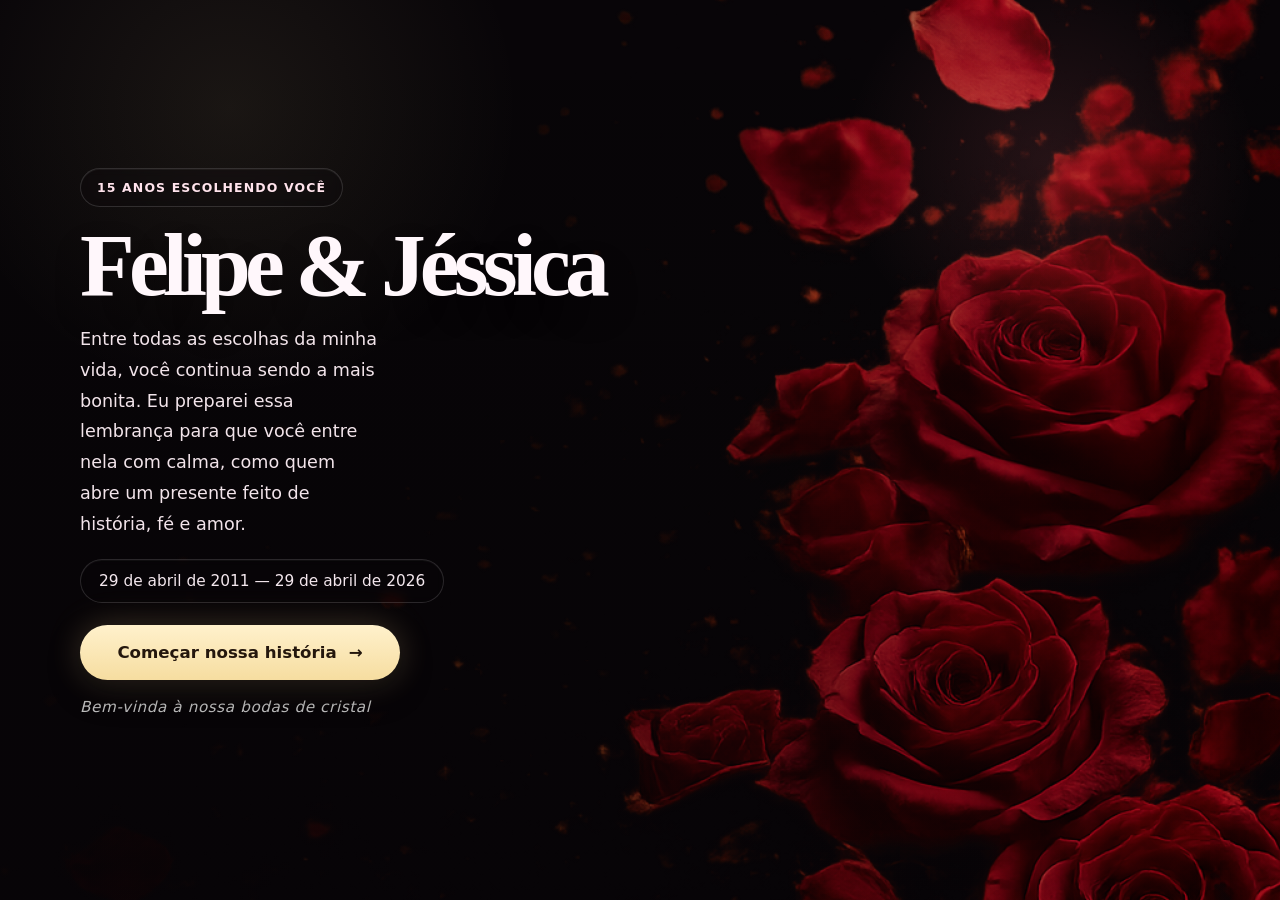
==== commit 9bd40284: "Update index.html" ====
--- a/index.html
+++ b/index.html
@@ -3,4354 +3,320 @@
 <head>
   <meta charset="UTF-8" />
   <meta name="viewport" content="width=device-width, initial-scale=1.0" />
-  <title>15 anos escolhendo você</title>
+  <title>Felipe & Jéssica | Bodas de Cristal</title>
   <meta name="description" content="Uma homenagem de Felipe para Jéssica pelos 15 anos de casamento." />
   <style>
     :root{
-      --bg:#120d12;
-      --bg-soft:#1b131a;
-      --card:rgba(255,255,255,.08);
-      --card-strong:rgba(255,255,255,.11);
-      --line:rgba(255,255,255,.14);
-      --text:#f8eef5;
-      --muted:#d7c9d1;
-      --rose:#f29ab3;
-      --rose-2:#ffd5df;
-      --gold:#f5d58c;
-      --shadow:0 18px 60px rgba(0,0,0,.35);
-      --radius:26px;
-      --radius-sm:18px;
-    }
+      --text:#fff7fb;
+      --muted:#f2e4ea;
+      --gold:#f6dda0;
+      --gold-soft:#fff1cc;
+    }
+
     *{box-sizing:border-box}
-    html{scroll-behavior:smooth}
+
+    html,body{
+      margin:0;
+      min-height:100%;
+      font-family:"Segoe UI", system-ui, -apple-system, sans-serif;
+      color:var(--text);
+      background:#080508;
+    }
+
     body{
-      margin:0;
-      font-family:"Segoe UI",system-ui,-apple-system,sans-serif;
-      color:var(--text);
+      min-height:100svh;
+      overflow:hidden;
+    }
+
+    .page{
+      position:relative;
+      min-height:100svh;
+      display:flex;
+      align-items:center;
+      padding:clamp(18px, 4vw, 58px);
       background:
-        radial-gradient(circle at top, rgba(242,154,179,.18), transparent 28%),
-        radial-gradient(circle at bottom right, rgba(245,213,140,.10), transparent 30%),
-        linear-gradient(180deg,#120d12 0%, #19111a 35%, #120d12 100%);
-      overflow-x:hidden;
-    }
-    body::before{
-      content:"";
-      position:fixed; inset:0;
-      background-image:radial-gradient(rgba(255,255,255,.16) 1px, transparent 1px);
-      background-size:26px 26px;
-      opacity:.07;
-      pointer-events:none;
-    }
-    .floating-hearts{position:fixed; inset:0; overflow:hidden; pointer-events:none; z-index:0}
-    .heart{position:absolute; bottom:-40px; opacity:.16; animation:rise linear infinite}
-    @keyframes rise{
-      from{transform:translateY(0) scale(.8); opacity:0}
-      10%{opacity:.16}
-      to{transform:translateY(-115vh) scale(1.2); opacity:0}
-    }
-    .container{width:min(1140px, calc(100% - 32px)); margin:0 auto; position:relative; z-index:1}
-    .hero{
-      min-height:100svh;
-      display:grid;
-      align-items:center;
-      padding:32px 0 56px;
-    }
-    .hero-grid{
-      display:grid;
-      grid-template-columns:1.1fr .9fr;
-      gap:28px;
-      align-items:center;
-    }
-    .hero-card,.chapter-card,.quote-card,.album-card{
-      background:linear-gradient(180deg, rgba(255,255,255,.08), rgba(255,255,255,.05));
-      border:1px solid var(--line);
-      box-shadow:var(--shadow);
-      backdrop-filter: blur(10px);
-    }
-    .hero-card{
-      border-radius:32px;
-      padding:34px;
-    }
-    .badge{
-      display:inline-flex; align-items:center; gap:8px;
-      padding:10px 16px;
-      border-radius:999px;
-      border:1px solid rgba(255,255,255,.18);
-      background:rgba(255,255,255,.06);
-      color:var(--rose-2);
-      letter-spacing:.08em;
-      text-transform:uppercase;
-      font-size:.8rem;
-      margin-bottom:20px;
-    }
-    h1{
-      margin:0 0 16px;
-      font-size:clamp(2.5rem, 7vw, 5.8rem);
-      line-height:.96;
-      letter-spacing:-.04em;
-    }
-    .hero-card p{
-      color:var(--muted);
-      font-size:1.18rem;
-      line-height:1.8;
-      margin:0 0 16px;
-    }
-    .hero-actions{display:flex; flex-wrap:wrap; gap:14px; margin-top:24px}
-    .btn{
-      appearance:none;
-      border:none;
-      cursor:pointer;
-      border-radius:999px;
-      padding:14px 22px;
-      font-size:1rem;
-      font-weight:700;
-      transition:.25s ease;
-      text-decoration:none;
-      display:inline-flex;
-      align-items:center;
-      justify-content:center;
-      gap:8px;
-    }
-    .btn-primary{
-      color:#2a1319;
-      background:linear-gradient(135deg,var(--gold),#ffdcb1);
-    }
-    .btn-secondary{
-      color:var(--text);
-      background:rgba(255,255,255,.08);
-      border:1px solid rgba(255,255,255,.14);
-    }
-    .btn:hover{transform:translateY(-2px); box-shadow:0 10px 30px rgba(0,0,0,.24)}
-    .hero-media{
-      position:relative;
-      min-height:520px;
-      border-radius:32px;
-      overflow:hidden;
-      border:1px solid var(--line);
-      box-shadow:var(--shadow);
-      background:#120d12;
-    }
-    .hero-media img{
-      position:absolute; inset:0;
-      width:100%; height:100%;
-      object-fit:cover;
-    }
-    .hero-overlay{
-      position:absolute; inset:0;
-      background:linear-gradient(180deg, rgba(0,0,0,.05), rgba(0,0,0,.45));
-    }
-    .hero-caption{
-      position:absolute; left:20px; right:20px; bottom:20px;
-      padding:18px 20px;
-      border-radius:20px;
-      background:rgba(16,10,15,.62);
-      border:1px solid rgba(255,255,255,.12);
-      backdrop-filter:blur(8px);
-    }
-    .hero-caption strong{display:block; font-size:1.1rem; margin-bottom:6px}
-    .hero-caption span{color:var(--muted)}
-    section{padding:36px 0}
-    .section-title{
-      text-align:center;
-      margin:0 0 12px;
-      font-size:clamp(2.1rem, 5vw, 4.4rem);
-      line-height:1.02;
-      letter-spacing:-.04em;
-    }
-    .section-subtitle{
-      text-align:center;
-      color:var(--muted);
-      max-width:880px;
-      margin:0 auto 34px;
-      font-size:1.15rem;
-      line-height:1.8;
-    }
-    .timeline{
-      position:relative;
-      display:grid;
-      gap:34px;
-      margin-top:12px;
-      scroll-snap-type:y proximity;
-    }
-    .timeline::before{
+        linear-gradient(90deg, rgba(8,5,8,.88) 0%, rgba(8,5,8,.72) 28%, rgba(8,5,8,.40) 56%, rgba(8,5,8,.12) 100%),
+        url('./fotos/assets/rosas-v40.png') right center / cover no-repeat;
+      isolation:isolate;
+    }
+
+    .page::before{
       content:"";
       position:absolute;
-      left:22px; top:0; bottom:0;
-      width:2px; background:linear-gradient(180deg, rgba(242,154,179,.6), rgba(255,255,255,.12));
-      opacity:.9;
-    }
-    .chapter{
-      display:grid;
-      grid-template-columns:64px 1fr;
-      gap:22px;
-      align-items:start;
-      position:relative;
-      scroll-snap-align:center;
-      min-height:min(86vh, 920px);
-      padding:18px 0;
-    }
-    .chapter::before{
-      content:"";
-      position:absolute;
-      left:52px;
-      right:0;
-      top:0;
-      bottom:0;
-      border-radius:36px;
-      background:
-        radial-gradient(circle at 18% 20%, rgba(242,154,179,.10), transparent 28%),
-        radial-gradient(circle at 80% 70%, rgba(245,213,140,.08), transparent 26%),
-        linear-gradient(180deg, rgba(255,255,255,.02), rgba(255,255,255,.01));
-      border:1px solid rgba(255,255,255,.04);
-      opacity:0;
-      transform:scale(.985);
-      transition:opacity .45s ease, transform .45s ease, box-shadow .45s ease;
-      pointer-events:none;
-    }
-    .chapter-icon{
-      position:sticky; top:20px;
-      width:46px; height:46px;
-      display:grid; place-items:center;
-      border-radius:999px;
-      background:linear-gradient(135deg, rgba(242,154,179,.28), rgba(245,213,140,.26));
-      border:1px solid rgba(255,255,255,.12);
-      box-shadow:var(--shadow);
-      z-index:2;
-      margin-top:18px;
-    }
-    .chapter-body{
-      display:grid;
-      grid-template-columns:minmax(0,1.05fr) minmax(320px,.95fr);
-      gap:22px;
-      align-items:center;
-    }
-    .chapter-card{
-      border-radius:30px;
-      padding:28px;
-    }
-    .chapter-card .mini{
-      color:var(--gold);
-      font-size:1.05rem;
-      font-weight:700;
-      margin-bottom:12px;
-    }
-    .chapter-card h3{
-      margin:0 0 16px;
-      font-size:clamp(2rem, 4vw, 3.1rem);
-      line-height:1.08;
-      letter-spacing:-.04em;
-    }
-    .chapter-card p{
-      color:var(--muted);
-      font-size:1.1rem;
-      line-height:1.85;
-      margin:0 0 14px;
-    }
-    .chapter-card strong{color:var(--text)}
-    .album-card{
-      border-radius:30px;
-      padding:20px;
-      display:flex;
-      flex-direction:column;
-      gap:16px;
-      min-height:100%;
-    }
-    .preview-grid{
-      display:grid;
-      grid-template-columns:repeat(2, minmax(0,1fr));
-      gap:14px;
-    }
-    .preview{
-      aspect-ratio:1/1;
-      overflow:hidden;
-      border-radius:20px;
-      border:1px solid rgba(255,255,255,.1);
-      background:rgba(255,255,255,.04);
-      position:relative;
-    }
-    .preview img{
-      width:100%; height:100%; object-fit:cover; display:block;
-      transition:transform .35s ease;
-    }
-    .preview:hover img{transform:scale(1.04)}
-    .preview.empty::after{
-      content:"Carregando álbum…";
-      position:absolute; inset:0; display:grid; place-items:center;
-      color:var(--muted); font-size:.95rem;
-    }
-    .album-meta{
-      display:flex; align-items:center; justify-content:space-between; gap:12px;
-      color:var(--muted);
-      font-size:.98rem;
-      flex-wrap:wrap;
-    }
-    .album-button{
-      width:100%;
-      justify-content:center;
-    }
-    .quote-card{
-      border-radius:30px;
-      padding:34px;
-      margin-top:14px;
-      text-align:center;
-    }
-    .quote{
-      font-size:clamp(1.35rem, 3vw, 2.2rem);
-      line-height:1.55;
-      max-width:900px;
-      margin:0 auto 10px;
-    }
-    .quote small{
-      color:var(--muted);
-      font-size:1rem;
-      letter-spacing:.04em;
-    }
-    .final-letter{
-      display:grid;
-      grid-template-columns:1fr .9fr;
-      gap:24px;
-      align-items:stretch;
-    }
-    .letter-card,.portrait-card{
-      background:linear-gradient(180deg, rgba(255,255,255,.08), rgba(255,255,255,.05));
-      border:1px solid var(--line);
-      box-shadow:var(--shadow);
-      border-radius:30px;
-    }
-    .letter-card{padding:30px}
-    .letter-card h2{
-      margin:0 0 16px;
-      font-size:clamp(2rem, 5vw, 4rem);
-      line-height:1.02;
-      letter-spacing:-.04em;
-    }
-    .letter-card p{
-      color:var(--muted);
-      line-height:1.95;
-      font-size:1.08rem;
-      margin:0 0 14px;
-    }
-    .portrait-card{
-      overflow:hidden;
-      position:relative;
-      min-height:540px;
-    }
-    .portrait-card img{
-      width:100%; height:100%; object-fit:cover; display:block;
-    }
-    .portrait-note{
-      position:absolute; left:20px; right:20px; bottom:20px;
-      padding:16px 18px;
-      border-radius:18px;
-      background:rgba(16,10,15,.68);
-      border:1px solid rgba(255,255,255,.12);
-      color:var(--muted);
-    }
-    footer{
-      padding:36px 0 58px;
-      text-align:center;
-      color:var(--muted);
-    }
-
-    .modal{
-      position:fixed;
-      inset:0;
-      z-index:9999;
-      display:none;
-      background:rgba(10,6,9,.92);
-      backdrop-filter:blur(8px);
-    }
-    .modal.open{display:block}
-    .modal-wrap{
-      width:min(1220px, calc(100% - 28px));
-      height:100%;
-      margin:0 auto;
-      display:grid;
-      grid-template-rows:auto 1fr auto;
-      gap:14px;
-      padding:18px 0;
-    }
-    .modal-top{
-      display:flex;
-      align-items:center;
-      justify-content:space-between;
-      gap:16px;
-      padding:10px 0;
-    }
-    .modal-title{
-      font-size:1.25rem;
-      font-weight:700;
-      color:var(--rose-2);
-    }
-    .modal-close{
-      width:44px; height:44px;
-      border-radius:999px;
-      border:1px solid rgba(255,255,255,.16);
-      background:rgba(255,255,255,.07);
-      color:#fff;
-      font-size:1.4rem;
-      cursor:pointer;
-    }
-    .modal-main{
-      display:grid;
-      grid-template-columns:80px 1fr 80px;
-      align-items:center;
-      gap:10px;
-      min-height:0;
-    }
-    .nav-btn{
-      width:58px; height:58px;
-      margin:0 auto;
-      border-radius:999px;
-      border:1px solid rgba(255,255,255,.14);
-      background:rgba(255,255,255,.07);
-      color:#fff;
-      font-size:1.7rem;
-      cursor:pointer;
-    }
-    .stage{
-      min-height:0;
-      display:grid;
-      gap:14px;
-      align-items:center;
-      justify-items:center;
-    }
-    .stage img{
-      max-width:100%;
-      max-height:min(72vh, 760px);
-      border-radius:22px;
-      object-fit:contain;
-      border:1px solid rgba(255,255,255,.12);
-      box-shadow:var(--shadow);
-      background:#0f0a0f;
-    }
-    .counter{color:var(--muted); font-size:1rem}
-    .thumbs{
-      display:flex;
-      gap:10px;
-      overflow:auto;
-      padding:6px 2px 4px;
-      scrollbar-width:thin;
-    }
-    .thumb{
-      flex:0 0 82px;
-      height:82px;
-      border-radius:16px;
-      overflow:hidden;
-      border:2px solid transparent;
-      cursor:pointer;
-      background:rgba(255,255,255,.05);
-    }
-    .thumb img{width:100%; height:100%; object-fit:cover; display:block}
-    .thumb.active{border-color:var(--gold)}
-
-    .reading-progress{
-      position:fixed;
-      top:0; left:0;
-      width:100%; height:4px;
-      z-index:10000;
-      background:rgba(255,255,255,.04);
-      pointer-events:none;
-    }
-    .reading-progress span{
-      display:block;
-      width:0%;
-      height:100%;
-      background:linear-gradient(90deg,var(--rose),var(--gold));
-      box-shadow:0 0 22px rgba(242,154,179,.5);
-      transition:width .12s linear;
-    }
-    .hero-scroll{
-      display:inline-flex;
-      align-items:center;
-      gap:10px;
-      margin-top:18px;
-      color:var(--muted);
-      font-size:.95rem;
-      opacity:.9;
-    }
-    .hero-scroll .dot{
-      width:8px;height:8px;border-radius:999px;
-      background:var(--rose);
-      box-shadow:0 0 0 0 rgba(242,154,179,.45);
-      animation:pulseDot 1.8s infinite;
-    }
-    @keyframes pulseDot{
-      0%{box-shadow:0 0 0 0 rgba(242,154,179,.45)}
-      70%{box-shadow:0 0 0 12px rgba(242,154,179,0)}
-      100%{box-shadow:0 0 0 0 rgba(242,154,179,0)}
-    }
-    .chapter{
-      opacity:.72;
-      transform:translateY(22px);
-      transition:opacity .45s ease, transform .45s ease;
-    }
-    .chapter.revealed{
-      opacity:1;
-      transform:none;
-    }
-    .chapter.active .chapter-icon{
-      transform:scale(1.06);
-      box-shadow:0 0 0 10px rgba(242,154,179,.08), var(--shadow);
-      border-color:rgba(255,255,255,.24);
-    }
-    .chapter.active .chapter-card,
-    .chapter.active .album-card{
-      border-color:rgba(242,154,179,.24);
-      box-shadow:0 22px 70px rgba(0,0,0,.40), 0 0 0 1px rgba(242,154,179,.06) inset;
-    }
-    .chapter-card,.album-card,.chapter-icon{
-      transition:box-shadow .35s ease, border-color .35s ease, transform .35s ease;
-    }
-    .timeline-nav{
-      position:fixed;
-      right:18px;
-      top:50%;
-      transform:translateY(-50%);
-      z-index:1200;
-      display:grid;
-      gap:10px;
-    }
-    .timeline-nav button{
-      width:12px;height:12px;border-radius:999px;
-      border:none; cursor:pointer;
-      background:rgba(255,255,255,.22);
-      box-shadow:0 0 0 1px rgba(255,255,255,.08);
-      transition:transform .22s ease, background .22s ease, box-shadow .22s ease;
-    }
-    .timeline-nav button.active{
-      background:linear-gradient(135deg,var(--rose),var(--gold));
-      transform:scale(1.34);
-      box-shadow:0 0 0 8px rgba(242,154,179,.14), 0 0 18px rgba(245,213,140,.16);
-    }
-    .timeline-nav button:hover{transform:scale(1.16)}
-    .modal-hint{
-      color:var(--muted);
-      font-size:.93rem;
-      text-align:center;
-      margin-top:-6px;
-    }
-    .thumbs-wrap{
-      display:grid;
-      gap:8px;
-    }
-    .stage img.is-changing{
-      opacity:.3;
-      transform:scale(.985);
-    }
-    .declaration-trigger{
-      margin-top:10px;
-    }
-    .declaration-modal{
-      position:fixed;
-      inset:0;
-      z-index:9998;
-      display:none;
-      background:
-        radial-gradient(circle at top, rgba(242,154,179,.18), transparent 22%),
-        radial-gradient(circle at bottom right, rgba(245,213,140,.12), transparent 24%),
-        linear-gradient(180deg, rgba(7,4,7,.82), rgba(7,4,7,.92));
-      backdrop-filter:blur(16px);
-      padding:22px;
-    }
-    .declaration-modal.open{display:grid; place-items:center}
-    .declaration-panel{
-      width:min(980px, 100%);
-      max-height:min(90vh, 920px);
-      overflow:auto;
-      border-radius:36px;
-      padding:34px;
-      background:
-        radial-gradient(circle at top left, rgba(245,213,140,.12), transparent 24%),
-        radial-gradient(circle at bottom right, rgba(242,154,179,.12), transparent 28%),
-        linear-gradient(180deg, rgba(255,255,255,.11), rgba(255,255,255,.04));
-      border:1px solid rgba(255,255,255,.14);
-      box-shadow:
-        0 30px 100px rgba(0,0,0,.48),
-        inset 0 1px 0 rgba(255,255,255,.10),
-        0 0 0 1px rgba(245,213,140,.04);
-      position:relative;
-      scrollbar-width:thin;
-      isolation:isolate;
-      overflow-x:hidden;
-      transform:translateY(22px) scale(.985);
-      opacity:0;
-      transition:transform .65s cubic-bezier(.2,.8,.2,1), opacity .65s ease;
-    }
-    .declaration-modal.open .declaration-panel{
-      transform:none;
-      opacity:1;
-    }
-    .declaration-panel::before{
-      content:"";
-      position:absolute;
-      inset:18px;
-      border-radius:28px;
-      border:1px solid rgba(255,255,255,.05);
-      pointer-events:none;
-    }
-    .declaration-panel::after{
-      content:"";
-      position:absolute;
-      top:-90px;
-      right:-40px;
-      width:260px;
-      height:260px;
-      border-radius:50%;
-      background:radial-gradient(circle, rgba(245,213,140,.16), transparent 65%);
-      filter:blur(10px);
-      pointer-events:none;
-    }
-    .declaration-close{
-      position:absolute;
-      top:16px; right:16px;
-      width:42px; height:42px;
-      border-radius:999px;
-      border:1px solid rgba(255,255,255,.16);
-      background:rgba(255,255,255,.06);
-      color:#fff;
-      cursor:pointer;
-      font-size:1.3rem;
-      transition:.25s ease;
-      z-index:3;
-    }
-    .declaration-close:hover{
-      background:rgba(255,255,255,.11);
-      transform:translateY(-1px);
-    }
-    .declaration-layout{
-      position:relative;
-      z-index:1;
-      display:grid;
-      grid-template-columns:minmax(260px,.78fr) minmax(0,1.22fr);
-      gap:28px;
-      align-items:start;
-    }
-    .declaration-aside{
-      position:sticky;
-      top:0;
-      padding:8px 0 10px;
-    }
-    .declaration-panel .badge{
-      margin-bottom:18px;
-      background:rgba(255,255,255,.05);
-    }
-    .declaration-kicker{
-      color:var(--gold);
-      letter-spacing:.18em;
-      text-transform:uppercase;
-      font-size:.74rem;
-      margin:0 0 12px;
-      opacity:.9;
-    }
-    .declaration-panel h3{
-      margin:0 0 18px;
-      max-width:9ch;
-      font-size:clamp(2.6rem, 6vw, 5.4rem);
-      line-height:.92;
-      letter-spacing:-.06em;
-      text-wrap:balance;
-    }
-    .declaration-divider{
-      width:138px;
-      height:2px;
-      margin:0 0 22px;
-      background:linear-gradient(90deg, rgba(245,213,140,0), rgba(245,213,140,.98), rgba(242,154,179,.85), rgba(245,213,140,0));
-      box-shadow:0 0 20px rgba(245,213,140,.24);
-      border-radius:999px;
-    }
-    .declaration-verse{
-      margin:18px 0 10px;
-      padding:14px 16px;
-      border-radius:18px;
-      background:linear-gradient(180deg, rgba(245,213,140,.10), rgba(255,255,255,.03));
-      border:1px solid rgba(245,213,140,.25);
-      text-align:center;
-    }
-    .declaration-verse p{
-      margin:0;
-      font-style:italic;
-      color:#f5d58c;
-      font-size:1rem;
-      line-height:1.7;
-    }
-    .declaration-verse span{
-      display:block;
-      margin-top:6px;
-      font-size:.85rem;
-      opacity:.72;
-      color:var(--muted);
-    }
-    .declaration-quote{
-      margin:22px 0 0;
-      padding:18px 18px 18px 22px;
-      border-left:2px solid rgba(245,213,140,.55);
-      background:linear-gradient(180deg, rgba(255,255,255,.06), rgba(255,255,255,.03));
-      border-radius:0 22px 22px 0;
-      color:var(--rose-2);
-      font-size:1.02rem;
-      line-height:1.7;
-      box-shadow:inset 0 1px 0 rgba(255,255,255,.04);
-    }
-    .declaration-copy{
-      padding-top:46px;
-    }
-    .declaration-panel p{
-      color:var(--muted);
-      line-height:1.9;
-      font-size:clamp(1.02rem, 1.45vw, 1.14rem);
-      margin:0 0 16px;
-      max-width:44ch;
-    }
-    .declaration-panel .declaration-impact{
-      color:var(--text);
-      font-size:clamp(1.14rem, 2vw, 1.38rem);
-      font-weight:700;
-      line-height:1.72;
-      margin-top:12px;
-      padding:18px 20px;
-      border-radius:24px;
-      background:
-        linear-gradient(180deg, rgba(255,255,255,.07), rgba(255,255,255,.03));
-      border:1px solid rgba(255,255,255,.10);
-      box-shadow:
-        inset 0 1px 0 rgba(255,255,255,.06),
-        0 18px 38px rgba(0,0,0,.16);
-    }
-    .declaration-panel .declaration-impact + .declaration-impact{
-      margin-top:16px;
-    }
-    .declaration-signature{
-      margin-top:22px;
-      display:flex;
-      align-items:center;
-      gap:14px;
-      color:var(--muted);
-      font-size:.98rem;
-    }
-    .declaration-signature::before{
-      content:"";
-      width:56px;
-      height:1px;
-      background:linear-gradient(90deg, rgba(245,213,140,0), rgba(245,213,140,.9));
-      display:block;
-    }
-    .declaration-panel strong{color:var(--text)}
-
-    .cinematic-bridge{
-      position:fixed;
-      inset:0;
-      z-index:9997;
-      display:none;
-      place-items:center;
-      padding:24px;
-      background:
-        radial-gradient(circle at center, rgba(245,213,140,.08), transparent 24%),
-        linear-gradient(180deg, rgba(8,5,8,.70), rgba(8,5,8,.92));
-      backdrop-filter:blur(10px);
-      opacity:0;
-      transition:opacity .55s ease;
-    }
-    .cinematic-bridge.open{
-      display:grid;
-      opacity:1;
-    }
-    .cinematic-bridge-card{
-      width:min(780px, 100%);
-      text-align:center;
-      padding:42px 28px;
-      border-radius:32px;
-      border:1px solid rgba(255,255,255,.12);
-      background:
-        radial-gradient(circle at top, rgba(245,213,140,.08), transparent 28%),
-        linear-gradient(180deg, rgba(255,255,255,.07), rgba(255,255,255,.03));
-      box-shadow:0 28px 80px rgba(0,0,0,.40);
-      transform:translateY(14px) scale(.982);
-      opacity:0;
-      transition:transform .75s cubic-bezier(.2,.8,.2,1), opacity .75s ease;
-    }
-    .cinematic-bridge.open .cinematic-bridge-card{
-      transform:none;
-      opacity:1;
-    }
-    .cinematic-bridge .mini{
-      color:var(--gold);
-      letter-spacing:.16em;
-      text-transform:uppercase;
-      font-size:.76rem;
-      margin-bottom:12px;
-    }
-    .cinematic-bridge h3{
-      margin:0 0 14px;
-      font-size:clamp(2.2rem, 5vw, 4.4rem);
-      line-height:.95;
-      letter-spacing:-.055em;
-      text-wrap:balance;
-    }
-    .cinematic-bridge p{
-      margin:0;
-      color:var(--muted);
-      font-size:clamp(1.05rem, 1.8vw, 1.22rem);
-      line-height:1.95;
-      max-width:32ch;
-      margin-inline:auto;
-    }
-    .cinematic-bridge .bridge-line{
-      width:112px;
-      height:2px;
-      margin:18px auto 0;
-      border-radius:999px;
-      background:linear-gradient(90deg, rgba(245,213,140,0), rgba(245,213,140,.96), rgba(242,154,179,.82), rgba(245,213,140,0));
-      box-shadow:0 0 18px rgba(245,213,140,.18);
-    }
-
-
-    .intro-overlay{
-      position:fixed;
-      inset:0;
-      z-index:15000;
-      display:grid;
-      place-items:center;
-      padding:24px;
-      background:
-        radial-gradient(circle at top, rgba(242,154,179,.18), transparent 28%),
-        radial-gradient(circle at bottom right, rgba(245,213,140,.10), transparent 30%),
-        linear-gradient(180deg,#120d12 0%, #19111a 35%, #120d12 100%);
-      transition:opacity .8s ease, visibility .8s ease;
-    }
-    .intro-overlay.is-hidden{
-      opacity:0;
-      visibility:hidden;
-      pointer-events:none;
-    }
-    .intro-panel{
-      width:min(980px, 100%);
-      min-height:min(78vh, 760px);
-      border-radius:34px;
-      padding:34px;
-      border:1px solid rgba(255,255,255,.14);
-      box-shadow:var(--shadow);
-      background:linear-gradient(180deg, rgba(255,255,255,.08), rgba(255,255,255,.05));
-      backdrop-filter: blur(12px);
-      display:grid;
-      grid-template-columns:1fr .9fr;
-      gap:28px;
-      align-items:center;
-      overflow:hidden;
-      position:relative;
-    }
-    .intro-panel::before{
-      content:"";
-      position:absolute;
-      inset:auto -10% -30% auto;
-      width:280px; height:280px;
-      border-radius:999px;
-      background:radial-gradient(circle, rgba(242,154,179,.18), transparent 70%);
-      filter:blur(12px);
-      pointer-events:none;
-    }
-    .intro-copy{position:relative; z-index:1}
-    .intro-copy p{
-      color:var(--muted);
-      font-size:1.16rem;
-      line-height:1.9;
-      margin:0 0 18px;
-    }
-    .intro-date{
-      display:inline-flex;
-      padding:12px 18px;
-      border-radius:999px;
-      border:1px solid rgba(255,255,255,.14);
-      background:rgba(255,255,255,.05);
-      color:var(--muted);
-      margin-top:8px;
-    }
-    .intro-media{
-      position:relative;
-      min-height:520px;
-      border-radius:32px;
-      overflow:hidden;
-      background:#120d12;
-      border:1px solid rgba(255,255,255,.12);
-    }
-    .intro-media img{
-      width:100%; height:100%;
-      object-fit:cover;
-      display:block;
-    }
-    .intro-note{
-      position:absolute;
-      left:18px; right:18px; bottom:18px;
-      padding:18px 20px;
-      border-radius:22px;
-      background:rgba(16,10,15,.64);
-      border:1px solid rgba(255,255,255,.12);
-      color:var(--muted);
-      backdrop-filter:blur(8px);
-    }
-    .intro-note strong{
-      color:var(--text);
-      display:block;
-      margin-bottom:6px;
-      font-size:1.15rem;
-    }
-    .disc-player{
-      position:fixed;
-      right:18px;
-      bottom:18px;
-      z-index:14000;
-      width:72px;
-      height:72px;
-      border:none;
-      border-radius:50%;
-      cursor:pointer;
-      padding:0;
-      background:
-        radial-gradient(circle at center, rgba(255,255,255,.22) 0 7px, rgba(255,255,255,.06) 7px 11px, transparent 11px),
-        radial-gradient(circle at 30% 30%, rgba(255,255,255,.16), transparent 38%),
-        conic-gradient(from 220deg, #23151c, #4a2a34, #170e14, #5a3340, #1f1218, #23151c);
-      box-shadow:
-        0 16px 34px rgba(0,0,0,.35),
-        inset 0 2px 2px rgba(255,255,255,.14),
-        inset 0 -12px 20px rgba(0,0,0,.28);
-      transition:transform .25s ease, box-shadow .25s ease, opacity .25s ease;
-      opacity:.95;
-      overflow:hidden;
-    }
-    .disc-player::before{
-      content:"";
-      position:absolute;
-      inset:8px;
-      border-radius:50%;
-      background:repeating-radial-gradient(circle at center, rgba(255,255,255,.05) 0 2px, rgba(0,0,0,.08) 2px 4px);
-      opacity:.8;
-      pointer-events:none;
-    }
-    .disc-player::after{
-      content:"";
-      position:absolute;
-      inset:27px;
-      border-radius:50%;
-      background:linear-gradient(180deg, var(--gold), #f2cf7d);
-      box-shadow:0 0 0 4px rgba(21,13,18,.38);
-      pointer-events:none;
-    }
-    .disc-player:hover{
-      transform:translateY(-2px) scale(1.03);
-      box-shadow:
-        0 20px 40px rgba(0,0,0,.42),
-        inset 0 2px 2px rgba(255,255,255,.18),
-        inset 0 -12px 20px rgba(0,0,0,.3);
-    }
-    .disc-player.playing{
-      animation:discSpin 4.6s linear infinite;
-    }
-    .disc-pulse{
-      position:fixed;
-      right:13px;
-      bottom:13px;
-      width:82px;
-      height:82px;
-      border-radius:50%;
-      border:1px solid rgba(245,213,140,.14);
-      pointer-events:none;
-      z-index:13999;
-      opacity:0;
-      transform:scale(.92);
-    }
-    .disc-player.playing + .disc-pulse{
-      opacity:1;
-      animation:discPulse 2.2s ease infinite;
-    }
-    @keyframes discSpin{
-      from{transform:rotate(0deg)}
-      to{transform:rotate(360deg)}
-    }
-    @keyframes discPulse{
-      0%{transform:scale(.96); opacity:.26}
-      75%{transform:scale(1.14); opacity:.05}
-      100%{transform:scale(1.18); opacity:0}
-    }
-    .audio-meta{
-      display:grid;
-      gap:2px;
-      min-width:0;
-    }
-    .audio-meta strong{
-      font-size:1rem;
-      color:var(--text);
-      white-space:nowrap;
-    }
-    .audio-meta span{
-      color:var(--muted);
-      font-size:.93rem;
-      white-space:nowrap;
-    }
-
-    @media (max-width: 980px){
-      .hero-grid,.final-letter,.chapter-body,.intro-panel{grid-template-columns:1fr}
-      .hero-media{min-height:360px}
-      .portrait-card{min-height:420px}
-      .intro-media{min-height:320px}
-    }
-    @media (max-width: 720px){
-      .container{width:min(100% - 22px, 1120px)}
-      .hero-card,.chapter-card,.album-card,.letter-card,.quote-card,.declaration-panel{padding:22px}
-      .timeline::before{left:18px}
-      .chapter{grid-template-columns:54px 1fr; gap:14px}
-      .chapter-icon{width:38px;height:38px;font-size:.95rem}
-      .chapter{min-height:auto; padding:6px 0}
-      .chapter::before{left:44px}
-      .preview-grid{grid-template-columns:repeat(2,1fr); gap:10px}
-      .modal-main{grid-template-columns:56px 1fr 56px}
-      .nav-btn{width:46px;height:46px;font-size:1.35rem}
-      .thumb{flex-basis:70px;height:70px}
-      .timeline-nav{display:none}
-      .disc-player{right:12px; bottom:12px; width:60px; height:60px}
-      .disc-player::before{inset:7px}
-      .disc-player::after{inset:22px}
-      .disc-pulse{right:8px; bottom:8px; width:68px; height:68px}
-      .disc-player{right:12px; bottom:12px; width:60px; height:60px}
-      .disc-player::before{inset:7px}
-      .disc-player::after{inset:22px}
-      .disc-pulse{right:8px; bottom:8px; width:68px; height:68px}
-      .intro-panel{padding:22px}
-      .intro-copy p{font-size:1.04rem}
-      .intro-date{font-size:.95rem}
-      .hero-scroll{font-size:.88rem}
-      .declaration-panel{padding:24px 18px 18px; border-radius:24px}
-      .declaration-layout{grid-template-columns:1fr; gap:18px}
-      .declaration-aside{position:relative; top:auto; padding-top:8px}
-      .declaration-copy{padding-top:0}
-      .declaration-panel h3{max-width:none; font-size:clamp(2.1rem, 10vw, 3.6rem)}
-      .declaration-panel p{max-width:none; line-height:1.78}
-      .declaration-panel .declaration-impact{padding:15px 14px 16px; border-radius:18px}
-      .declaration-divider{width:96px; margin-bottom:18px}
-      .declaration-quote{margin-top:16px; padding:14px 14px 14px 18px}
-      .declaration-signature{margin-top:18px}
-      .cinematic-bridge-card{padding:28px 18px}
-      .cinematic-bridge h3{font-size:clamp(1.8rem, 9vw, 3rem)}
-    }
-  
-/* ===== CINEMATIC SPOTLIGHT ===== */
-.chapter{
-  opacity:.35;
-  filter:blur(1px);
-  transform:scale(.96);
-  transition:all .6s cubic-bezier(.2,.8,.2,1);
-}
-
-.chapter.active{
-  opacity:1;
-  filter:none;
-  transform:scale(1);
-  z-index:2;
-}
-
-.chapter.active .chapter-card{
-  background:linear-gradient(180deg, rgba(255,255,255,.10), rgba(255,255,255,.04));
-}
-
-body{
-  transition:background 1s ease;
-}
-
-/* dynamic background moods */
-body.stage-1{background: radial-gradient(circle,#2a1a1a,#120808);}
-body.stage-2{background: radial-gradient(circle,#3a2a1a,#120808);}
-body.stage-3{background: radial-gradient(circle,#1a1a2a,#120808);}
-body.stage-4{background: radial-gradient(circle,#2a1f1a,#120808);}
-body.stage-5{background: radial-gradient(circle,#1a2a1f,#120808);}
-body.stage-6{background: radial-gradient(circle,#2a1a2a,#120808);}
-
-
-    /* ===== IMERSÃO CINEMATOGRÁFICA POR ETAPA ===== */
-    .mood-layer{
-      position:fixed;
       inset:0;
       pointer-events:none;
       z-index:0;
-      opacity:.95;
-      transition:opacity .8s ease, background 1.1s ease, transform 1.1s ease;
       background:
-        radial-gradient(circle at 18% 18%, rgba(242,154,179,.16), transparent 26%),
-        radial-gradient(circle at 82% 76%, rgba(245,213,140,.10), transparent 24%);
-    }
-    .mood-layer.stage-1{
-      background:
-        radial-gradient(circle at 18% 18%, rgba(242,154,179,.18), transparent 26%),
-        radial-gradient(circle at 82% 76%, rgba(255,213,223,.07), transparent 22%);
-    }
-    .mood-layer.stage-2{
-      background:
-        radial-gradient(circle at 20% 20%, rgba(245,213,140,.18), transparent 26%),
-        radial-gradient(circle at 82% 74%, rgba(242,154,179,.08), transparent 24%);
-    }
-    .mood-layer.stage-3{
-      background:
-        radial-gradient(circle at 18% 18%, rgba(182,170,230,.16), transparent 26%),
-        radial-gradient(circle at 82% 76%, rgba(242,154,179,.08), transparent 24%);
-    }
-    .mood-layer.stage-4{
-      background:
-        radial-gradient(circle at 18% 18%, rgba(245,213,140,.11), transparent 24%),
-        radial-gradient(circle at 80% 76%, rgba(166,121,90,.14), transparent 26%);
-    }
-    .mood-layer.stage-5{
-      background:
-        radial-gradient(circle at 18% 18%, rgba(189,152,115,.16), transparent 26%),
-        radial-gradient(circle at 82% 76%, rgba(245,213,140,.08), transparent 24%);
-    }
-    .mood-layer.stage-6{
-      background:
-        radial-gradient(circle at 18% 18%, rgba(245,213,140,.13), transparent 24%),
-        radial-gradient(circle at 82% 76%, rgba(242,154,179,.12), transparent 26%);
-    }
-    .mood-layer.stage-7{
-      background:
-        radial-gradient(circle at 18% 18%, rgba(242,154,179,.16), transparent 24%),
-        radial-gradient(circle at 82% 76%, rgba(245,213,140,.14), transparent 26%);
-    }
-    .mood-layer.stage-8{
-      background:
-        radial-gradient(circle at 18% 18%, rgba(255,213,223,.12), transparent 24%),
-        radial-gradient(circle at 82% 76%, rgba(245,213,140,.16), transparent 26%);
-    }
-
-    .timeline{
-      gap:40px;
-    }
-
-    .chapter{
-      opacity:.28;
-      filter:saturate(.72) blur(1px);
-      transform:scale(.965) translateY(14px);
-      transition:opacity .6s cubic-bezier(.2,.8,.2,1), filter .6s ease, transform .6s cubic-bezier(.2,.8,.2,1);
-    }
-    .chapter::before{
-      opacity:0;
-      transform:scale(.985);
-      transition:opacity .55s ease, transform .55s ease, box-shadow .55s ease, background .7s ease;
-    }
-    .chapter.active{
-      opacity:1;
-      filter:none;
-      transform:scale(1) translateY(0);
-      z-index:2;
-    }
-    .chapter.active::before{
-      opacity:1;
-      transform:scale(1);
-      box-shadow:0 24px 80px rgba(0,0,0,.22);
-    }
-
-    .chapter-card,
-    .album-card{
-      transition:transform .45s ease, box-shadow .45s ease, border-color .45s ease, background .45s ease, opacity .45s ease;
-    }
-
-    .chapter .chapter-card,
-    .chapter .album-card{
-      opacity:.78;
-    }
-
-    .chapter.active .chapter-card,
-    .chapter.active .album-card{
-      opacity:1;
-      transform:translateY(-6px);
-      border-color:rgba(242,154,179,.26);
-      box-shadow:0 28px 90px rgba(0,0,0,.42), 0 0 0 1px rgba(242,154,179,.08) inset;
-    }
-
-    .chapter-anchor{
-      display:block;
-      margin:0 0 14px;
-      color:var(--rose-2);
-      font-size:clamp(1rem, 1.6vw, 1.18rem);
-      line-height:1.55;
-      letter-spacing:.02em;
-      opacity:0;
-      transform:translateY(18px);
-      transition:opacity .55s ease, transform .55s cubic-bezier(.2,.8,.2,1);
-      text-shadow:0 8px 20px rgba(0,0,0,.10);
-    }
-
-    .chapter-card .mini,
-    .chapter-card h3,
-    .chapter-card p,
-    .chapter-card .hero-actions,
-    .chapter-card .btn,
-    .album-card .preview-grid,
-    .album-card .album-meta,
-    .album-card .album-button{
-      opacity:0;
-      transform:translateY(18px);
-      transition:opacity .55s ease, transform .55s cubic-bezier(.2,.8,.2,1);
-    }
-
-    .chapter-card h3{
-      text-shadow:0 10px 26px rgba(0,0,0,.10);
-    }
-
-    .chapter.active .chapter-card .mini{opacity:1; transform:none; transition-delay:.02s}
-    .chapter.active .chapter-card h3{opacity:1; transform:none; transition-delay:.10s}
-    .chapter.active .chapter-anchor{opacity:1; transform:none; transition-delay:.18s}
-    .chapter.active .chapter-card p:nth-of-type(1){opacity:1; transform:none; transition-delay:.26s}
-    .chapter.active .chapter-card p:nth-of-type(2){opacity:1; transform:none; transition-delay:.36s}
-    .chapter.active .chapter-card p:nth-of-type(3){opacity:1; transform:none; transition-delay:.46s}
-    .chapter.active .chapter-card p:nth-of-type(4){opacity:1; transform:none; transition-delay:.56s}
-    .chapter.active .album-card .preview-grid{opacity:1; transform:none; transition-delay:.22s}
-    .chapter.active .album-card .album-meta{opacity:1; transform:none; transition-delay:.34s}
-    .chapter.active .album-card .album-button{opacity:1; transform:none; transition-delay:.44s}
-
-    .chapter.active .chapter-card h3{
-      color:#fff9fc;
-      text-shadow:0 14px 28px rgba(0,0,0,.16);
-    }
-
-    .chapter.active .chapter-icon{
-      transform:scale(1.12);
-      box-shadow:0 0 0 12px rgba(242,154,179,.11), 0 0 38px rgba(245,213,140,.14), var(--shadow);
-      border-color:rgba(255,255,255,.30);
-    }
-
-    .preview{
-      overflow:hidden;
-    }
-    .preview img{
-      will-change:transform;
-      transform-origin:center center;
-    }
-    .chapter.active .preview img{
-      animation:kenBurns 11s ease-in-out infinite alternate;
-    }
-    @keyframes kenBurns{
-      from{transform:scale(1)}
-      to{transform:scale(1.08)}
-    }
-
-    .timeline-nav button.active{
-      transform:scale(1.36);
-      box-shadow:0 0 0 8px rgba(242,154,179,.14), 0 0 18px rgba(245,213,140,.18);
-    }
-
-    @media (max-width: 720px){
-      .mood-layer{opacity:.9}
-      .timeline{gap:22px}
-      .chapter{
-        opacity:.56;
-        filter:none;
-        transform:none;
-        min-height:auto;
-        padding:6px 0;
-      }
-      .chapter::before{
-        left:44px;
-        border-radius:24px;
-      }
-      .chapter.active .chapter-card,
-      .chapter.active .album-card{
-        transform:none;
-      }
-      .chapter-anchor{
-        font-size:1rem;
-      }
-    }
-
-
-    /* ===== V24 PREMIUM POLISH ===== */
-    .hero{
-      position:relative;
-      overflow:hidden;
-    }
-    .hero::before{
-      content:"";
-      position:absolute;
-      inset:auto auto -140px -120px;
-      width:340px;
-      height:340px;
-      border-radius:50%;
-      background:radial-gradient(circle, rgba(242,154,179,.14), transparent 68%);
-      filter:blur(18px);
-      pointer-events:none;
-      z-index:0;
-      animation:floatGlow 9s ease-in-out infinite alternate;
-    }
-    .hero::after{
-      content:"";
-      position:absolute;
-      inset:-120px -120px auto auto;
-      width:360px;
-      height:360px;
-      border-radius:50%;
-      background:radial-gradient(circle, rgba(245,213,140,.12), transparent 70%);
-      filter:blur(18px);
-      pointer-events:none;
-      z-index:0;
-      animation:floatGlow 11s ease-in-out infinite alternate-reverse;
-    }
-    @keyframes floatGlow{
-      from{transform:translate3d(0,0,0) scale(1)}
-      to{transform:translate3d(18px,-16px,0) scale(1.06)}
-    }
-
-    .hero-card,
-    .hero-media{
-      position:relative;
-      z-index:1;
-    }
-
-    .hero-card{
-      background:
-        radial-gradient(circle at top left, rgba(245,213,140,.10), transparent 24%),
-        linear-gradient(180deg, rgba(255,255,255,.10), rgba(255,255,255,.05));
-    }
-    .hero-card h1{
-      text-wrap:balance;
-      text-shadow:0 14px 28px rgba(0,0,0,.16);
-    }
-    .hero-card p strong{
-      color:#fffaf0;
-    }
-
-    .hero-media img{
-      animation:heroKenBurns 13s ease-in-out infinite alternate;
-      transform-origin:center center;
-    }
-    @keyframes heroKenBurns{
-      from{transform:scale(1)}
-      to{transform:scale(1.06)}
-    }
-
-    .hero-caption{
-      background:linear-gradient(180deg, rgba(16,10,15,.62), rgba(16,10,15,.78));
-      box-shadow:0 10px 30px rgba(0,0,0,.22);
-    }
-
-    .badge{
-      box-shadow:inset 0 1px 0 rgba(255,255,255,.06);
-    }
-
-    .btn{
-      position:relative;
-      overflow:hidden;
-    }
-    .btn::after{
-      content:"";
-      position:absolute;
-      inset:0;
-      background:linear-gradient(100deg, transparent, rgba(255,255,255,.22), transparent);
-      transform:translateX(-120%);
-      transition:transform .65s ease;
-      pointer-events:none;
-    }
-    .btn:hover::after{
-      transform:translateX(120%);
-    }
-
-    /* chapter stage identities */
-    .chapter.stage-tone-1.active::before{
-      background:
-        radial-gradient(circle at 18% 20%, rgba(242,154,179,.12), transparent 28%),
-        radial-gradient(circle at 80% 72%, rgba(255,213,223,.08), transparent 26%),
-        linear-gradient(180deg, rgba(255,255,255,.03), rgba(255,255,255,.01));
-    }
-    .chapter.stage-tone-2.active::before{
-      background:
-        radial-gradient(circle at 18% 20%, rgba(245,213,140,.14), transparent 28%),
-        radial-gradient(circle at 82% 72%, rgba(242,154,179,.08), transparent 24%),
-        linear-gradient(180deg, rgba(255,255,255,.03), rgba(255,255,255,.01));
-    }
-    .chapter.stage-tone-3.active::before{
-      background:
-        radial-gradient(circle at 16% 20%, rgba(186,174,230,.12), transparent 28%),
-        radial-gradient(circle at 80% 72%, rgba(242,154,179,.08), transparent 24%),
-        linear-gradient(180deg, rgba(255,255,255,.03), rgba(255,255,255,.01));
-    }
-    .chapter.stage-tone-4.active::before{
-      background:
-        radial-gradient(circle at 16% 22%, rgba(191,137,96,.14), transparent 28%),
-        radial-gradient(circle at 82% 72%, rgba(245,213,140,.09), transparent 24%),
-        linear-gradient(180deg, rgba(255,255,255,.03), rgba(255,255,255,.01));
-    }
-    .chapter.stage-tone-5.active::before{
-      background:
-        radial-gradient(circle at 16% 22%, rgba(189,152,115,.16), transparent 28%),
-        radial-gradient(circle at 82% 72%, rgba(245,213,140,.09), transparent 24%),
-        linear-gradient(180deg, rgba(255,255,255,.03), rgba(255,255,255,.01));
-    }
-    .chapter.stage-tone-6.active::before{
-      background:
-        radial-gradient(circle at 16% 22%, rgba(245,213,140,.12), transparent 28%),
-        radial-gradient(circle at 82% 72%, rgba(242,154,179,.12), transparent 26%),
-        linear-gradient(180deg, rgba(255,255,255,.03), rgba(255,255,255,.01));
-    }
-    .chapter.stage-tone-7.active::before{
-      background:
-        radial-gradient(circle at 16% 22%, rgba(242,154,179,.14), transparent 28%),
-        radial-gradient(circle at 82% 72%, rgba(245,213,140,.13), transparent 26%),
-        linear-gradient(180deg, rgba(255,255,255,.03), rgba(255,255,255,.01));
-    }
-    .chapter.stage-tone-8.active::before{
-      background:
-        radial-gradient(circle at 16% 22%, rgba(255,213,223,.12), transparent 28%),
-        radial-gradient(circle at 82% 72%, rgba(245,213,140,.14), transparent 26%),
-        linear-gradient(180deg, rgba(255,255,255,.03), rgba(255,255,255,.01));
-    }
-
-    .chapter.active .chapter-anchor{
-      color:#fff0f5;
-      text-shadow:0 8px 22px rgba(0,0,0,.12);
-    }
-
-    /* album premium */
-    .modal{
-      background:
-        radial-gradient(circle at top, rgba(242,154,179,.10), transparent 22%),
-        radial-gradient(circle at bottom right, rgba(245,213,140,.10), transparent 22%),
-        rgba(10,6,9,.94);
-    }
-    .modal-top{
-      align-items:flex-end;
-    }
-    .modal-title{
-      font-size:1.35rem;
-      letter-spacing:-.02em;
-      text-shadow:0 8px 20px rgba(0,0,0,.18);
-    }
-    .counter{
-      display:inline-flex;
-      align-items:center;
-      gap:10px;
-      padding:10px 14px;
-      border-radius:999px;
-      background:rgba(255,255,255,.06);
-      border:1px solid rgba(255,255,255,.08);
-      box-shadow:inset 0 1px 0 rgba(255,255,255,.05);
-    }
-    .thumb{
-      transition:transform .28s ease, border-color .28s ease, box-shadow .28s ease;
-    }
-    .thumb:hover{
-      transform:translateY(-2px) scale(1.02);
-      box-shadow:0 10px 22px rgba(0,0,0,.18);
-    }
-    .thumb.active{
-      box-shadow:0 0 0 4px rgba(245,213,140,.10);
-    }
-    .stage{
-      position:relative;
-    }
-    .stage::before{
-      content:"";
-      position:absolute;
-      inset:auto 14% 8% 14%;
-      height:18%;
-      background:radial-gradient(circle, rgba(245,213,140,.10), transparent 70%);
-      filter:blur(24px);
-      pointer-events:none;
-    }
-
-    /* final card polish */
-    .letter-card{
-      background:
-        radial-gradient(circle at top left, rgba(245,213,140,.10), transparent 22%),
-        linear-gradient(180deg, rgba(255,255,255,.09), rgba(255,255,255,.05));
-    }
-    .portrait-card img{
-      animation:portraitFloat 12s ease-in-out infinite alternate;
-      transform-origin:center center;
-    }
-    @keyframes portraitFloat{
-      from{transform:scale(1)}
-      to{transform:scale(1.05)}
-    }
-
-    /* mobile premium polish */
-    @media (max-width: 720px){
-      .hero{
-        padding-top:24px;
-      }
-      .hero-card{
-        padding:24px;
-      }
-      .hero-card h1{
-        font-size:clamp(2.35rem, 11vw, 3.5rem);
-      }
-      .hero-card p{
-        font-size:1.02rem;
-        line-height:1.78;
-      }
-      .hero-media{
-        min-height:320px;
-      }
-      .hero-caption{
-        left:14px; right:14px; bottom:14px;
-        padding:14px 16px;
-      }
-      .chapter-card h3{
-        font-size:clamp(1.7rem, 8vw, 2.35rem);
-      }
-      .chapter-card p{
-        font-size:1rem;
-        line-height:1.78;
-      }
-      .album-meta{
-        gap:8px;
-        font-size:.92rem;
-      }
-      .btn{
-        padding:13px 18px;
-      }
-      .modal-wrap{
-        width:min(100% - 18px, 1220px);
-        padding:12px 0;
-      }
-      .thumb{
-        flex-basis:64px;
-        height:64px;
-      }
-    }
-
-
-    .relationship-counter{
-      display:grid;
-      gap:12px;
-      margin-top:18px;
-      padding:18px 20px;
-      border-radius:22px;
-      background:linear-gradient(180deg, rgba(255,255,255,.07), rgba(255,255,255,.04));
-      border:1px solid rgba(255,255,255,.10);
-      box-shadow:inset 0 1px 0 rgba(255,255,255,.05);
-    }
-    .relationship-counter .counter-label{
-      color:var(--muted);
-      font-size:.95rem;
-      letter-spacing:.04em;
-    }
-    .relationship-counter .counter-main{
-      display:flex;
-      flex-wrap:wrap;
-      gap:10px;
-      align-items:center;
-    }
-    .relationship-counter .counter-pill{
-      display:inline-flex;
-      align-items:center;
-      gap:8px;
-      padding:10px 14px;
-      border-radius:999px;
-      background:rgba(255,255,255,.06);
-      border:1px solid rgba(255,255,255,.08);
-      color:#fff;
-      font-weight:700;
-      box-shadow:0 8px 22px rgba(0,0,0,.12);
-    }
-    .relationship-counter .counter-pill strong{
-      color:var(--gold);
-      font-size:1.04rem;
-    }
-    .relationship-counter .counter-foot{
-      color:var(--rose-2);
-      font-size:.96rem;
-      line-height:1.65;
-    }
-
-
-    .cinematic-pause{
-      position:relative;
-      padding:18px 0 8px;
-      margin:-6px 0 6px 64px;
-    }
-    .cinematic-pause::before{
-      content:"";
-      position:absolute;
-      left:0; right:0; top:0; bottom:0;
-      border-radius:32px;
-      background:
-        radial-gradient(circle at center, rgba(245,213,140,.10), transparent 30%),
-        linear-gradient(180deg, rgba(255,255,255,.03), rgba(255,255,255,.01));
-      border:1px solid rgba(255,255,255,.05);
-      box-shadow:0 18px 50px rgba(0,0,0,.14);
-      opacity:.9;
-    }
-    .cinematic-pause-inner{
-      position:relative;
-      z-index:1;
-      max-width:760px;
-      margin:0 auto;
-      text-align:center;
-      padding:26px 24px;
-    }
-    .cinematic-pause .pause-mini{
-      color:var(--gold);
-      letter-spacing:.18em;
-      text-transform:uppercase;
-      font-size:.74rem;
-      margin-bottom:12px;
-      opacity:.9;
-    }
-    .cinematic-pause h4{
-      margin:0 0 10px;
-      font-size:clamp(1.55rem, 3vw, 2.5rem);
-      line-height:1.04;
-      letter-spacing:-.05em;
-      color:#fff7fb;
-      text-wrap:balance;
-      text-shadow:0 10px 24px rgba(0,0,0,.14);
-    }
-    .cinematic-pause p{
-      margin:0 auto;
-      max-width:34ch;
-      color:var(--muted);
-      line-height:1.85;
-      font-size:clamp(1rem, 1.4vw, 1.08rem);
-    }
-    .cinematic-pause .pause-line{
-      width:110px;
-      height:2px;
-      margin:16px auto 0;
-      border-radius:999px;
-      background:linear-gradient(90deg, rgba(245,213,140,0), rgba(245,213,140,.95), rgba(242,154,179,.8), rgba(245,213,140,0));
-      box-shadow:0 0 18px rgba(245,213,140,.18);
-    }
-
-    @media (max-width: 720px){
-      .cinematic-pause{
-        margin-left:44px;
-        padding:10px 0 2px;
-      }
-      .cinematic-pause-inner{
-        padding:20px 16px;
-      }
-      .cinematic-pause h4{
-        font-size:clamp(1.35rem, 7vw, 2rem);
-      }
-      .cinematic-pause p{
-        max-width:none;
-        line-height:1.75;
-      }
-    }
-
-
-    .timeline-year{
-      display:inline-flex;
-      align-items:center;
-      gap:8px;
-      padding:8px 12px;
-      margin:0 0 12px;
-      border-radius:999px;
-      background:rgba(255,255,255,.06);
-      border:1px solid rgba(255,255,255,.10);
-      color:var(--gold);
-      font-size:.86rem;
-      font-weight:700;
-      letter-spacing:.06em;
-      text-transform:uppercase;
-      box-shadow:inset 0 1px 0 rgba(255,255,255,.05);
-    }
-    .timeline-year .year-dot{
-      width:8px;
-      height:8px;
-      border-radius:999px;
-      background:linear-gradient(135deg,var(--rose),var(--gold));
-      box-shadow:0 0 0 6px rgba(242,154,179,.10);
-      flex:0 0 auto;
-    }
-    .chapter.active .timeline-year{
-      background:rgba(255,255,255,.08);
-      border-color:rgba(245,213,140,.18);
-      box-shadow:0 10px 26px rgba(0,0,0,.10), inset 0 1px 0 rgba(255,255,255,.06);
-    }
-
-    @media (max-width: 720px){
-      .timeline-year{
-        font-size:.8rem;
-        padding:7px 11px;
-        margin-bottom:10px;
-      }
-    }
-
-
-    /* ===== V29 AJUSTES FINOS EMOCIONAIS ===== */
-    .hero-card p,
-    .chapter-card p,
-    .letter-card p,
-    .declaration-copy p{
-      text-wrap:pretty;
-    }
-
-    .chapter-card p strong,
-    .letter-card p strong,
-    .declaration-copy p strong{
-      color:#fffaf4;
-      text-shadow:0 6px 18px rgba(0,0,0,.10);
-    }
-
-    .chapter-anchor{
-      position:relative;
-      padding-left:18px;
-    }
-    .chapter-anchor::before{
-      content:"";
-      position:absolute;
-      left:0;
-      top:.7em;
-      width:8px;
-      height:8px;
-      border-radius:999px;
-      background:linear-gradient(135deg,var(--rose),var(--gold));
-      box-shadow:0 0 0 6px rgba(242,154,179,.10);
-      transform:translateY(-50%);
-    }
-
-    .chapter.active .chapter-card,
-    .chapter.active .album-card{
-      box-shadow:
-        0 24px 80px rgba(0,0,0,.44),
-        0 0 0 1px rgba(242,154,179,.07) inset,
-        0 0 28px rgba(245,213,140,.06);
-    }
-
-    .chapter-card p + p,
-    .letter-card p + p,
-    .declaration-copy p + p{
-      margin-top:2px;
-    }
-
-    .quote-card{
-      position:relative;
-      overflow:hidden;
-    }
-    .quote-card::before{
-      content:"";
-      position:absolute;
-      inset:0;
-      background:radial-gradient(circle at top, rgba(245,213,140,.08), transparent 32%);
-      pointer-events:none;
-    }
-
-    .quote{
-      position:relative;
-      z-index:1;
-      text-wrap:balance;
-    }
-
-    .hero-scroll{
-      opacity:1;
-    }
-
-    .timeline-year{
-      letter-spacing:.05em;
-    }
-
-    .relationship-counter{
-      position:relative;
-      overflow:hidden;
-    }
-    .relationship-counter::after{
-      content:"";
-      position:absolute;
-      inset:0;
-      background:linear-gradient(100deg, transparent, rgba(255,255,255,.08), transparent);
-      transform:translateX(-120%);
-      animation:counterGlow 8s ease-in-out infinite;
-      pointer-events:none;
-    }
-    @keyframes counterGlow{
-      0%, 70%, 100%{transform:translateX(-120%)}
-      82%{transform:translateX(120%)}
-    }
-
-    .declaration-impact{
-      text-wrap:balance;
-    }
-
-    .portrait-note,
-    .intro-note,
-    .hero-caption{
-      text-wrap:pretty;
-    }
-
-    .btn-primary{
-      box-shadow:0 14px 30px rgba(245,213,140,.16);
-    }
-
-    .btn-secondary:hover{
-      background:rgba(255,255,255,.11);
-    }
-
-    .modal-title,
-    .section-title,
-    .letter-card h2,
-    .declaration-panel h3{
-      text-wrap:balance;
-    }
-
-    .final-letter{
-      align-items:center;
-    }
-
-    .declaration-signature{
-      opacity:.92;
-    }
-
-    .cinematic-pause p,
-    .cinematic-bridge p{
-      text-wrap:balance;
-    }
-
-    .thumbs::-webkit-scrollbar,
-    .declaration-panel::-webkit-scrollbar{
-      height:8px;
-      width:8px;
-    }
-    .thumbs::-webkit-scrollbar-thumb,
-    .declaration-panel::-webkit-scrollbar-thumb{
-      background:rgba(255,255,255,.18);
-      border-radius:999px;
-    }
-
-    @media (max-width: 720px){
-      .hero-card p,
-      .chapter-card p,
-      .letter-card p,
-      .declaration-copy p{
-        text-wrap:auto;
-      }
-      .chapter-anchor{
-        padding-left:16px;
-      }
-      .chapter-anchor::before{
-        width:7px;
-        height:7px;
-      }
-      .relationship-counter .counter-main{
-        gap:8px;
-      }
-      .relationship-counter .counter-pill{
-        padding:9px 12px;
-      }
-      .portrait-note,
-      .intro-note,
-      .hero-caption{
-        text-wrap:auto;
-      }
-    }
-
-
-    .story-illustration{
-      border-radius:32px;
-      padding:28px;
-      min-height:100%;
-      display:flex;
-      flex-direction:column;
-      justify-content:center;
-      gap:20px;
-      background:
-        radial-gradient(circle at 20% 10%, rgba(245,213,140,.18), transparent 30%),
-        radial-gradient(circle at 80% 90%, rgba(242,154,179,.12), transparent 40%),
-        linear-gradient(180deg, rgba(255,255,255,.10), rgba(255,255,255,.04));
-      border:1px solid rgba(255,255,255,.12);
-      box-shadow:
-        0 25px 80px rgba(0,0,0,.45),
-        inset 0 1px 0 rgba(255,255,255,.06);
-      position:relative;
-      overflow:hidden;
-      transition:transform .6s ease, box-shadow .6s ease, opacity .6s ease, filter .6s ease;
-      opacity:.9;
-      filter:saturate(.92);
-    }
-    .story-illustration::before{
-      content:"";
-      position:absolute;
-      inset:auto -40px -50px auto;
-      width:180px;
-      height:180px;
-      border-radius:50%;
-      background:radial-gradient(circle, rgba(242,154,179,.18), transparent 70%);
-      filter:blur(12px);
-      pointer-events:none;
-    }
-    .story-illustration::after{
-      content:"";
-      position:absolute;
-      inset:0;
-      background:linear-gradient(120deg, transparent, rgba(255,255,255,.08), transparent);
-      transform:translateX(-120%);
-      animation:storyShine 6s ease-in-out infinite;
-      pointer-events:none;
-    }
-    @keyframes storyShine{
-      0%,70%,100%{transform:translateX(-120%)}
-      85%{transform:translateX(120%)}
-    }
-    .story-illustration .story-icon{
-      width:72px;
-      height:72px;
-      border-radius:24px;
-      display:grid;
-      place-items:center;
-      font-size:2rem;
-      background:linear-gradient(135deg, rgba(242,154,179,.25), rgba(245,213,140,.25));
-      border:1px solid rgba(255,255,255,.15);
-      box-shadow:0 15px 40px rgba(0,0,0,.25);
-      position:relative;
-      z-index:1;
-      animation:pulseIcon 3s ease-in-out infinite;
-    }
-    @keyframes pulseIcon{
-      0%,100%{transform:scale(1)}
-      50%{transform:scale(1.08)}
-    }
-    .story-illustration h4{
-      margin:0;
-      font-size:clamp(1.6rem, 3vw, 2.3rem);
-      font-weight:800;
-      line-height:1.06;
-      letter-spacing:-.04em;
-      text-wrap:balance;
-      color:#fff7fb;
-      text-shadow:0 10px 30px rgba(0,0,0,.22);
-      position:relative;
-      z-index:1;
-    }
-    .story-illustration p{
-      margin:0;
-      color:var(--muted);
-      line-height:1.9;
-      font-size:1.05rem;
-      position:relative;
-      z-index:1;
-      text-wrap:pretty;
-    }
-    .story-illustration .story-line{
-      width:116px;
-      height:2px;
-      border-radius:999px;
-      background:linear-gradient(90deg, rgba(245,213,140,0), rgba(245,213,140,.95), rgba(242,154,179,.8), rgba(245,213,140,0));
-      box-shadow:0 0 18px rgba(245,213,140,.18);
-      position:relative;
-      z-index:1;
-    }
-    .story-illustration .story-note{
-      color:var(--rose-2);
-      font-size:.98rem;
-      line-height:1.75;
-    }
-    .chapter.active .story-illustration{
-      transform:scale(1.02);
-      box-shadow:
-        0 35px 100px rgba(0,0,0,.60),
-        0 0 40px rgba(245,213,140,.15),
-        inset 0 1px 0 rgba(255,255,255,.08);
-      opacity:1;
-      filter:none;
-    }
-    @media (max-width: 720px){
-      .story-illustration{
-        padding:20px;
-        border-radius:24px;
-      }
-      .story-illustration .story-icon{
-        width:58px;
-        height:58px;
-        font-size:1.55rem;
-        border-radius:18px;
-      }
-      .story-illustration h4{
-        font-size:clamp(1.35rem, 7vw, 1.9rem);
-      }
-      .story-illustration p{
-        text-wrap:auto;
-      }
-    }
-
-
-    .cinema-fade{
-      position:fixed;
-      inset:0;
-      background:rgba(7,4,7,.0);
-      pointer-events:none;
-      z-index:9996;
-      transition:background .8s ease, opacity .8s ease;
-      opacity:0;
-    }
-    .cinema-fade.active{
-      opacity:1;
-      background:rgba(7,4,7,.58);
-    }
-
-
-    .reviver-btn{
-      appearance:none;
-      border:none;
-      cursor:pointer;
-      border-radius:999px;
-      padding:14px 22px;
-      font-size:1rem;
-      font-weight:700;
-      display:inline-flex;
-      align-items:center;
-      justify-content:center;
-      gap:8px;
-      color:#2a1319;
-      background:linear-gradient(135deg,var(--rose),var(--gold));
-      box-shadow:0 14px 30px rgba(245,213,140,.16);
-      transition:.25s ease;
-      margin-top:10px;
-    }
-    .reviver-btn:hover{transform:translateY(-2px); box-shadow:0 18px 36px rgba(245,213,140,.20)}
-    .declaration-actions{
-      display:flex;
-      flex-wrap:wrap;
-      gap:12px;
-      margin-top:18px;
-      align-items:center;
-      position:sticky;
-      bottom:-2px;
-      padding-top:14px;
-      background:linear-gradient(180deg, rgba(16,10,15,0), rgba(16,10,15,.86) 38%, rgba(16,10,15,.96));
-      z-index:4;
-    }
-    .cinema-fade{
-      position:fixed;
-      inset:0;
-      background:rgba(7,4,7,.0);
-      pointer-events:none;
-      z-index:9996;
-      transition:background .8s ease, opacity .8s ease;
-      opacity:0;
-    }
-    .cinema-fade.active{
-      opacity:1;
-      background:rgba(7,4,7,.58);
-    }
-    @media (max-width: 720px){
-      .declaration-actions{
-        gap:10px;
-        margin-top:14px;
-        padding-top:12px;
-        padding-bottom:2px;
-      }
-      .reviver-btn{
-        width:100%;
-        justify-content:center;
-        padding:15px 18px;
-        font-size:1rem;
-      }
-    }
-
-
-    /* ===== V38 ABERTURA MAIS ATRATIVA, SEM MUDAR AS FRASES ===== */
-    .intro-panel{
-      width:min(1120px, 100%);
-      min-height:min(84vh, 860px);
-      padding:36px;
-      grid-template-columns:1.02fr .98fr;
-      gap:30px;
-      align-items:stretch;
-      background:
-        radial-gradient(circle at 18% 14%, rgba(245,213,140,.10), transparent 24%),
-        radial-gradient(circle at 82% 82%, rgba(242,154,179,.10), transparent 28%),
-        linear-gradient(180deg, rgba(255,255,255,.09), rgba(255,255,255,.05));
-    }
-    .intro-copy{
-      display:flex;
-      flex-direction:column;
-      justify-content:center;
-      padding:8px 4px 4px;
-    }
-    .intro-copy h1{
-      margin:0 0 18px;
-      font-size:clamp(3rem, 8vw, 6.4rem);
-      line-height:.94;
-      letter-spacing:-.05em;
-      text-shadow:0 18px 38px rgba(0,0,0,.18);
-      text-wrap:balance;
-    }
-    .intro-copy p{
-      max-width:30ch;
-      font-size:1.22rem;
-      line-height:1.88;
-      margin:0 0 16px;
-      color:var(--muted);
-    }
-    .intro-date{
-      margin-top:10px;
-      box-shadow:inset 0 1px 0 rgba(255,255,255,.05), 0 10px 24px rgba(0,0,0,.10);
-    }
-    .intro-copy .hero-actions{
-      margin-top:24px !important;
-    }
-    .intro-copy .btn-primary{
-      min-width:280px;
-      padding:16px 24px;
-      font-size:1.04rem;
-    }
-    .intro-media{
-      min-height:560px;
-      border-radius:34px;
-      box-shadow:0 24px 70px rgba(0,0,0,.32);
-    }
-    .intro-media::after{
-      content:"";
-      position:absolute;
-      inset:0;
-      background:
-        linear-gradient(180deg, rgba(0,0,0,.08), rgba(0,0,0,.52)),
-        radial-gradient(circle at bottom, rgba(245,213,140,.10), transparent 28%);
-      pointer-events:none;
-    }
-    .intro-note{
-      left:20px; right:20px; bottom:20px;
-      padding:20px 22px;
-      border-radius:24px;
-      background:rgba(12,7,11,.72);
-      box-shadow:0 12px 28px rgba(0,0,0,.22);
-    }
-    .intro-story-strip{
-      grid-column:1 / -1;
-      display:grid;
-      grid-template-columns:repeat(3, minmax(0, 140px)) 1fr;
-      gap:14px;
-      align-items:center;
-      margin-top:4px;
-      padding:18px 20px;
-      border-radius:24px;
-      border:1px solid rgba(255,255,255,.10);
-      background:
-        linear-gradient(180deg, rgba(255,255,255,.07), rgba(255,255,255,.03));
-      box-shadow:inset 0 1px 0 rgba(255,255,255,.04);
-    }
-    .intro-story-item{
-      display:grid;
-      gap:4px;
-      justify-items:center;
-      padding:10px 8px;
-      border-radius:18px;
-      background:rgba(255,255,255,.04);
-      border:1px solid rgba(255,255,255,.08);
-    }
-    .intro-story-item strong{
-      font-size:1.5rem;
-      line-height:1;
-      color:var(--gold);
-      letter-spacing:-.03em;
-    }
-    .intro-story-item span{
-      font-size:.88rem;
-      color:var(--muted);
-      text-transform:uppercase;
-      letter-spacing:.08em;
-    }
-    .intro-story-invite{
-      justify-self:end;
-      text-align:right;
-      color:var(--rose-2);
-      font-size:1rem;
-      letter-spacing:.02em;
-      opacity:.92;
-    }
-
-    @media (max-width: 980px){
-      .intro-panel{
-        grid-template-columns:1fr;
-      }
-      .intro-copy p{
-        max-width:none;
-      }
-      .intro-media{
-        min-height:380px;
-      }
-      .intro-story-strip{
-        grid-template-columns:repeat(3, minmax(0,1fr));
-      }
-      .intro-story-invite{
-        grid-column:1 / -1;
-        justify-self:center;
-        text-align:center;
-        margin-top:6px;
-      }
-    }
-
-    @media (max-width: 720px){
-      .intro-panel{
-        width:min(100% - 6px, 1120px);
-        min-height:auto;
-        padding:22px;
-        gap:18px;
-      }
-      .intro-copy h1{
-        font-size:clamp(2.7rem, 14vw, 4.4rem);
-      }
-      .intro-copy p{
-        font-size:1.04rem;
-        line-height:1.8;
-      }
-      .intro-copy .btn-primary{
-        min-width:0;
-        width:100%;
-      }
-      .intro-media{
-        min-height:300px;
-        border-radius:26px;
-      }
-      .intro-note{
-        left:14px; right:14px; bottom:14px;
-        padding:14px 16px;
-        border-radius:18px;
-      }
-      .intro-story-strip{
-        grid-template-columns:repeat(3, minmax(0,1fr));
-        gap:10px;
-        padding:14px;
-        border-radius:18px;
-      }
-      .intro-story-item{
-        padding:10px 6px;
-      }
-      .intro-story-item strong{
-        font-size:1.2rem;
-      }
-      .intro-story-item span{
-        font-size:.72rem;
-      }
-      .intro-story-invite{
-        grid-column:1 / -1;
-        justify-self:center;
-        text-align:center;
-        font-size:.92rem;
-      }
-    }
-
-
-    /* ===== V38.1 HERO LIMPA E RESPONSIVA ===== */
-    .intro-panel{
-      width:min(980px, calc(100% - 12px));
-      min-height:auto;
-      padding:28px;
-      grid-template-columns:minmax(0,1.02fr) minmax(320px,.98fr);
-      gap:24px;
-      align-items:center;
-    }
-    .intro-copy{
-      padding:0;
-    }
-    .intro-copy h1{
-      font-size:clamp(2.8rem, 6.4vw, 5.2rem);
-      margin:0 0 14px;
-    }
-    .intro-copy p{
-      max-width:29ch;
-      font-size:1.08rem;
-      line-height:1.72;
-      margin:0 0 12px;
-    }
-    .intro-date{
-      margin-top:6px;
-      font-size:.95rem;
-      padding:11px 16px;
-      max-width:max-content;
-    }
-    .intro-copy .hero-actions{
-      margin-top:18px !important;
-      margin-bottom:14px;
-    }
-    .intro-copy .btn-primary{
-      min-width:0;
-      width:auto;
-      padding:14px 20px;
-      font-size:1rem;
-    }
-    .intro-media{
-      min-height:440px;
-      border-radius:28px;
-    }
-    .intro-note{
-      left:16px;
-      right:16px;
-      bottom:16px;
-      padding:16px 18px;
-      border-radius:18px;
-    }
-    .intro-note strong{
-      font-size:1.02rem;
-    }
-    .intro-story-strip{
-      grid-column:1 / -1;
-      display:flex;
-      gap:10px;
-      align-items:stretch;
-      justify-content:flex-start;
-      margin-top:4px;
-      padding:0;
-      border:none;
-      background:transparent;
-      box-shadow:none;
-    }
-    .intro-story-item{
-      min-width:92px;
-      padding:10px 10px;
-      border-radius:16px;
-    }
-    .intro-story-item strong{
-      font-size:1.2rem;
-    }
-    .intro-story-item span{
-      font-size:.74rem;
-    }
-    .intro-story-invite{
-      margin-top:10px;
-      color:var(--rose-2);
-      font-size:.94rem;
-      opacity:.88;
-    }
-
-    @media (max-width: 980px){
-      .intro-panel{
-        width:min(100%, calc(100% - 10px));
-        grid-template-columns:1fr;
-        gap:18px;
-      }
-      .intro-copy p{
-        max-width:none;
-      }
-      .intro-media{
-        min-height:320px;
-      }
-      .intro-story-strip{
-        justify-content:space-between;
-      }
-    }
-
-    @media (max-width: 720px){
-      .intro-panel{
-        width:min(100%, calc(100% - 4px));
-        padding:18px;
-        gap:14px;
-        border-radius:24px;
-      }
-      .intro-copy h1{
-        font-size:clamp(2.5rem, 12vw, 3.9rem);
-        margin-bottom:12px;
-      }
-      .intro-copy p{
-        font-size:.98rem;
-        line-height:1.68;
-        margin-bottom:10px;
-      }
-      .intro-date{
-        width:100%;
-        max-width:none;
-        font-size:.86rem;
-        line-height:1.4;
-      }
-      .intro-copy .hero-actions{
-        margin-top:14px !important;
-        margin-bottom:12px;
-      }
-      .intro-copy .btn-primary{
-        width:100%;
-      }
-      .intro-media{
-        min-height:260px;
-        border-radius:22px;
-      }
-      .intro-note{
-        left:12px;
-        right:12px;
-        bottom:12px;
-        padding:12px 14px;
-      }
-      .intro-note strong{
-        font-size:.95rem;
-        margin-bottom:4px;
-      }
-      .intro-note span{
-        font-size:.84rem;
-        line-height:1.45;
-      }
-      .intro-story-strip{
-        gap:8px;
-      }
-      .intro-story-item{
-        min-width:0;
-        flex:1 1 0;
-        padding:8px 6px;
-        border-radius:14px;
-      }
-      .intro-story-item strong{
-        font-size:1.05rem;
-      }
-      .intro-story-item span{
-        font-size:.66rem;
-      }
-      .intro-story-invite{
-        font-size:.84rem;
-        text-align:center;
-      }
-    }
-
-
-    /* ===== V38.2 HERO MAIS ENXUTA E COERENTE ===== */
-    .intro-panel{
-      width:min(1160px, calc(100% - 20px));
-      min-height:min(78vh, 760px);
-      padding:24px 24px 20px;
-      grid-template-columns:minmax(0, .95fr) minmax(360px, 1.05fr);
-      gap:22px;
-      align-items:center;
-    }
-    .intro-copy h1{
-      font-size:clamp(2.35rem, 5.2vw, 4.4rem);
-      line-height:.94;
-      margin:0 0 12px;
-    }
-    .intro-copy p{
-      max-width:26ch;
-      font-size:1rem;
-      line-height:1.62;
-      margin:0 0 10px;
-    }
-    .intro-date{
-      margin-top:4px;
-      font-size:.9rem;
-      padding:10px 14px;
-    }
-    .intro-copy .hero-actions{
-      margin-top:14px !important;
-      margin-bottom:10px;
-    }
-    .intro-copy .btn-primary{
-      width:auto;
-      min-width:0;
-      padding:13px 18px;
-      font-size:.98rem;
-    }
-    .intro-media{
-      min-height:440px;
-      border-radius:24px;
-    }
-    .intro-note{
-      left:14px;
-      right:14px;
-      bottom:14px;
-      padding:14px 16px;
-      border-radius:16px;
-    }
-    .intro-note strong{
-      font-size:1rem;
-      margin-bottom:4px;
-    }
-    .intro-note span{
-      font-size:.92rem;
-      line-height:1.45;
-    }
-    .intro-story-strip{
-      margin-top:6px;
-      gap:8px;
-    }
-    .intro-story-item{
-      min-width:84px;
-      padding:8px 8px;
-      border-radius:14px;
-    }
-    .intro-story-item strong{
-      font-size:1.08rem;
-    }
-    .intro-story-item span{
-      font-size:.64rem;
-      letter-spacing:.07em;
-    }
-
-    @media (max-width: 1100px){
-      .intro-panel{
-        width:min(100%, calc(100% - 12px));
-        grid-template-columns:1fr;
-        min-height:auto;
-      }
-      .intro-copy p{
-        max-width:none;
-      }
-      .intro-media{
-        min-height:320px;
-      }
-      .intro-story-strip{
-        justify-content:flex-start;
-      }
-    }
-
-    @media (max-width: 720px){
-      .intro-panel{
-        width:min(100%, calc(100% - 4px));
-        padding:18px;
-        gap:14px;
-        border-radius:22px;
-      }
-      .intro-copy h1{
-        font-size:clamp(2.2rem, 11vw, 3.5rem);
-        margin-bottom:10px;
-      }
-      .intro-copy p{
-        font-size:.95rem;
-        line-height:1.58;
-        margin-bottom:9px;
-      }
-      .intro-date{
-        width:100%;
-        max-width:none;
-        font-size:.82rem;
-        line-height:1.35;
-      }
-      .intro-copy .hero-actions{
-        margin-top:12px !important;
-        margin-bottom:10px;
-      }
-      .intro-copy .btn-primary{
-        width:100%;
-      }
-      .intro-media{
-        min-height:240px;
-        border-radius:20px;
-      }
-      .intro-note{
-        left:10px;
-        right:10px;
-        bottom:10px;
-        padding:10px 12px;
-        border-radius:14px;
-      }
-      .intro-note strong{
-        font-size:.88rem;
-      }
-      .intro-note span{
-        font-size:.78rem;
-      }
-      .intro-story-strip{
-        gap:7px;
-      }
-      .intro-story-item{
-        flex:1 1 0;
-        min-width:0;
-        padding:7px 4px;
-      }
-      .intro-story-item strong{
-        font-size:.96rem;
-      }
-      .intro-story-item span{
-        font-size:.58rem;
-      }
-    }
-
-
-    /* ===== V38.3 AJUSTE DA PRIMEIRA PÁGINA ===== */
-    .intro-media{
-      background:
-        radial-gradient(circle at top, rgba(245,213,140,.08), transparent 26%),
-        linear-gradient(180deg, rgba(255,255,255,.04), rgba(255,255,255,.02));
-      border:1px solid rgba(255,255,255,.10);
-      box-shadow:0 18px 50px rgba(0,0,0,.26);
-    }
-    .intro-media img{
-      object-fit:cover;
-      opacity:.96;
-    }
-    .intro-media::after{
-      background:
-        linear-gradient(180deg, rgba(0,0,0,.10), rgba(0,0,0,.42)),
-        radial-gradient(circle at bottom, rgba(245,213,140,.08), transparent 30%);
-    }
-    .intro-note{
-      background:rgba(12,7,11,.68);
-      border:1px solid rgba(255,255,255,.10);
-    }
-    .intro-note strong{
-      color:var(--gold);
-      letter-spacing:.03em;
-    }
-
-
-    /* ===== V38.4 ABERTURA COM MAIS DESTAQUE VISUAL ===== */
-    .intro-panel{
-      width:min(1180px, calc(100% - 18px));
-      min-height:min(88vh, 920px);
-      padding:26px;
-      display:grid;
-      grid-template-columns:1fr;
-      gap:18px;
-      align-items:stretch;
-      background:
-        radial-gradient(circle at 20% 10%, rgba(245,213,140,.10), transparent 24%),
-        radial-gradient(circle at 84% 84%, rgba(242,154,179,.12), transparent 28%),
-        linear-gradient(180deg, rgba(255,255,255,.09), rgba(255,255,255,.05));
-    }
-    .intro-copy{
-      max-width:760px;
-      padding:4px 4px 0;
-    }
-    .intro-copy h1{
-      font-size:clamp(3rem, 7vw, 5.6rem);
-      margin:0 0 14px;
-    }
-    .intro-copy p{
-      max-width:34ch;
-      font-size:1.06rem;
-      line-height:1.72;
-      margin:0 0 12px;
-    }
-    .intro-copy .hero-actions{
-      margin-top:16px !important;
-      margin-bottom:4px;
-    }
-    .intro-media{
-      position:relative;
-      min-height:460px;
-      border-radius:30px;
-      overflow:hidden;
-      background:
-        radial-gradient(circle at center, rgba(245,213,140,.08), transparent 30%),
-        linear-gradient(180deg, rgba(255,255,255,.04), rgba(255,255,255,.02));
-      border:1px solid rgba(255,255,255,.12);
-      box-shadow:
-        0 28px 80px rgba(0,0,0,.34),
-        0 0 0 1px rgba(245,213,140,.06) inset;
-    }
-    .intro-media img{
-      width:100%;
-      height:100%;
-      object-fit:cover;
-      transform:scale(1.02);
-    }
-    .intro-media::before{
-      content:"";
-      position:absolute;
-      inset:0;
-      background:
-        radial-gradient(circle at 50% 40%, rgba(255,255,255,.03), transparent 32%),
-        linear-gradient(180deg, rgba(0,0,0,.12), rgba(0,0,0,.48));
-      z-index:1;
-      pointer-events:none;
-    }
-    .intro-welcome{
-      position:absolute;
-      left:32px;
-      right:32px;
-      top:30px;
-      z-index:2;
-      max-width:700px;
-      padding:22px 24px;
-      border-radius:26px;
-      background:linear-gradient(180deg, rgba(12,7,11,.46), rgba(12,7,11,.28));
-      border:1px solid rgba(255,255,255,.10);
-      box-shadow:0 14px 40px rgba(0,0,0,.18);
-      backdrop-filter:blur(8px);
-    }
-    .intro-welcome-kicker{
-      color:var(--gold);
-      letter-spacing:.18em;
-      text-transform:uppercase;
-      font-size:.74rem;
-      margin-bottom:10px;
-      opacity:.95;
-    }
-    .intro-welcome h2{
-      margin:0 0 10px;
-      font-size:clamp(2rem, 4.4vw, 4rem);
-      line-height:.96;
-      letter-spacing:-.05em;
-      color:#fff8fb;
-      text-shadow:0 12px 26px rgba(0,0,0,.16);
-    }
-    .intro-welcome p{
-      margin:0;
-      max-width:42ch;
-      color:var(--rose-2);
-      font-size:1.02rem;
-      line-height:1.7;
-    }
-    .intro-note{
-      z-index:2;
-      left:24px;
-      right:24px;
-      bottom:22px;
-      padding:18px 20px;
-      border-radius:22px;
-      background:rgba(12,7,11,.66);
-    }
-
-    @media (max-width: 980px){
-      .intro-panel{
-        min-height:auto;
-      }
-      .intro-copy{
-        max-width:none;
-      }
-      .intro-copy p{
-        max-width:none;
-      }
-      .intro-media{
-        min-height:360px;
-      }
-      .intro-welcome{
-        left:18px;
-        right:18px;
-        top:18px;
-        padding:18px;
-      }
-      .intro-note{
-        left:18px;
-        right:18px;
-        bottom:18px;
-      }
-    }
-
-    @media (max-width: 720px){
-      .intro-panel{
-        width:min(100%, calc(100% - 4px));
-        padding:18px;
-        gap:14px;
-        border-radius:22px;
-      }
-      .intro-copy h1{
-        font-size:clamp(2.45rem, 12vw, 4rem);
-      }
-      .intro-copy p{
-        font-size:.96rem;
-        line-height:1.62;
-      }
-      .intro-media{
-        min-height:300px;
-        border-radius:22px;
-      }
-      .intro-welcome{
-        left:12px;
-        right:12px;
-        top:12px;
-        padding:14px;
-        border-radius:18px;
-      }
-      .intro-welcome h2{
-        font-size:clamp(1.55rem, 7vw, 2.4rem);
-      }
-      .intro-welcome p{
-        font-size:.88rem;
-        line-height:1.55;
-      }
-      .intro-note{
-        left:12px;
-        right:12px;
-        bottom:12px;
-        padding:12px 14px;
-        border-radius:16px;
-      }
-    }
-
-
-    /* ===== V38.5 PRIMEIRA IMPRESSÃO MAIS LIMPA E PROFISSIONAL ===== */
-    .intro-panel{
-      width:min(1040px, calc(100% - 20px));
-      min-height:min(82vh, 780px);
-      padding:22px;
-      gap:18px;
-      border-radius:28px;
-    }
-    .intro-copy{
-      max-width:640px;
-      padding:2px 2px 0;
-    }
-    .intro-copy h1{
-      font-size:clamp(2.4rem, 5.4vw, 4.6rem);
-      line-height:.95;
-      margin:0 0 12px;
-      letter-spacing:-.05em;
-    }
-    .intro-copy p{
-      max-width:26ch;
-      font-size:1rem;
-      line-height:1.58;
-      margin:0 0 10px;
-    }
-    .intro-date{
-      margin-top:2px;
-      font-size:.88rem;
-      padding:10px 14px;
-    }
-    .intro-copy .hero-actions{
-      margin-top:12px !important;
-      margin-bottom:2px;
-    }
-    .intro-copy .btn-primary{
-      padding:13px 18px;
-      font-size:.97rem;
-      border-radius:999px;
-    }
-    .intro-media{
-      min-height:390px;
-      border-radius:24px;
-    }
-    .intro-media img{
-      object-position:center center;
-    }
-    .intro-welcome{
-      left:20px;
-      right:20px;
-      top:20px;
-      max-width:560px;
-      padding:18px 20px;
-      border-radius:22px;
-      background:linear-gradient(180deg, rgba(12,7,11,.56), rgba(12,7,11,.34));
-      box-shadow:0 12px 28px rgba(0,0,0,.16);
-    }
-    .intro-welcome-kicker{
-      font-size:.7rem;
-      margin-bottom:8px;
-    }
-    .intro-welcome h2{
-      font-size:clamp(1.7rem, 3.8vw, 3.1rem);
-      margin:0 0 8px;
-    }
-    .intro-welcome p{
-      max-width:34ch;
-      font-size:.96rem;
-      line-height:1.58;
-    }
-    .intro-story-strip{
-      margin-top:2px;
-      gap:8px;
-    }
-    .intro-story-item{
-      min-width:78px;
-      padding:7px 8px;
-      border-radius:12px;
-    }
-    .intro-story-item strong{
-      font-size:1rem;
-    }
-    .intro-story-item span{
-      font-size:.6rem;
-    }
-
-    @media (max-width: 1100px){
-      .intro-panel{
-        width:min(100%, calc(100% - 12px));
-      }
-    }
-
-    @media (max-width: 720px){
-      .intro-panel{
-        width:min(100%, calc(100% - 4px));
-        min-height:auto;
-        padding:16px;
-        gap:12px;
-        border-radius:22px;
-      }
-      .intro-copy h1{
-        font-size:clamp(2.1rem, 10.4vw, 3.5rem);
-        margin-bottom:10px;
-      }
-      .intro-copy p{
-        max-width:none;
-        font-size:.93rem;
-        line-height:1.52;
-        margin-bottom:9px;
-      }
-      .intro-date{
-        width:100%;
-        max-width:none;
-        font-size:.8rem;
-        line-height:1.32;
-        padding:9px 12px;
-      }
-      .intro-copy .hero-actions{
-        margin-top:10px !important;
-        margin-bottom:2px;
-      }
-      .intro-copy .btn-primary{
-        width:100%;
-      }
-      .intro-media{
-        min-height:250px;
-        border-radius:20px;
-      }
-      .intro-welcome{
-        left:12px;
-        right:12px;
-        top:12px;
-        max-width:none;
-        padding:12px 13px;
-        border-radius:16px;
-      }
-      .intro-welcome-kicker{
-        font-size:.64rem;
-        margin-bottom:6px;
-      }
-      .intro-welcome h2{
-        font-size:clamp(1.35rem, 6.6vw, 2.05rem);
-        margin-bottom:6px;
-      }
-      .intro-welcome p{
-        font-size:.82rem;
-        line-height:1.45;
-      }
-      .intro-story-strip{
-        gap:6px;
-      }
-      .intro-story-item{
-        flex:1 1 0;
-        min-width:0;
-        padding:6px 4px;
-      }
-      .intro-story-item strong{
-        font-size:.9rem;
-      }
-      .intro-story-item span{
-        font-size:.54rem;
-      }
-    }
-
-
-    /* ===== V41 LIMPA ===== */
-    .intro-overlay{
-      position:fixed !important;
-      inset:0 !important;
-      width:100vw !important;
-      height:100vh !important;
-      min-height:100vh !important;
-      display:flex !important;
-      align-items:center !important;
-      justify-content:flex-start !important;
-      padding:clamp(18px, 4vw, 56px) !important;
-      overflow:auto !important;
-      z-index:1200 !important;
-      background:
-        linear-gradient(90deg, rgba(7,5,8,.78) 0%, rgba(7,5,8,.52) 34%, rgba(7,5,8,.18) 68%, rgba(7,5,8,.08) 100%),
-        url('./fotos/assets/rosas-v40.png') center center / cover no-repeat !important;
-    }
-
-    .intro-overlay::before{
-      content:"";
-      position:fixed;
-      inset:0;
-      pointer-events:none;
-      background:
-        radial-gradient(circle at 18% 12%, rgba(245,213,140,.05), transparent 22%),
-        radial-gradient(circle at 84% 20%, rgba(255,120,120,.08), transparent 16%);
-      z-index:0;
-    }
-
-    .intro-overlay .intro-panel.intro-v41-clean{
-      width:min(1120px, 100%) !important;
-      min-height:min(88vh, 900px) !important;
-      display:grid !important;
-      grid-template-columns:1fr !important;
-      grid-template-rows:1fr auto !important;
-      align-items:end !important;
-      gap:18px !important;
-      padding:0 !important;
-      margin:0 auto !important;
-      background:transparent !important;
-      border:none !important;
-      box-shadow:none !important;
-      position:relative !important;
-      z-index:1 !important;
-    }
-
-    .intro-overlay .intro-copy-v41,
-    .intro-overlay .intro-story-strip-v41{
+        radial-gradient(circle at 18% 12%, rgba(246,221,160,.08), transparent 22%),
+        radial-gradient(circle at 82% 18%, rgba(255,120,130,.12), transparent 16%),
+        linear-gradient(180deg, rgba(0,0,0,.05), rgba(0,0,0,.18));
+    }
+
+    .content{
       position:relative;
       z-index:2;
-    }
-
-    .intro-overlay .intro-copy-v41{
-      max-width:520px;
-      padding:0;
-    }
-
-    .intro-overlay .intro-copy-v41 .badge{
-      max-width:max-content;
-      margin-bottom:18px;
+      width:min(1120px, 100%);
+      margin:0 auto;
+      display:flex;
+      align-items:center;
+      justify-content:flex-start;
+    }
+
+    .copy{
+      width:min(540px, 100%);
+    }
+
+    .badge{
+      display:inline-flex;
+      align-items:center;
       padding:11px 16px;
       border-radius:999px;
-      background:rgba(12,7,11,.16);
-      border:1px solid rgba(255,255,255,.12);
-      backdrop-filter:blur(5px);
-      box-shadow:inset 0 1px 0 rgba(255,255,255,.04);
-    }
-
-    .intro-overlay .intro-copy-v41 h1{
+      border:1px solid rgba(255,255,255,.14);
+      background:rgba(12,7,11,.18);
+      color:#ffe3ec;
+      letter-spacing:.09em;
+      text-transform:uppercase;
+      font-size:.78rem;
+      font-weight:700;
+      backdrop-filter:blur(4px);
+      box-shadow:inset 0 1px 0 rgba(255,255,255,.05);
+      margin-bottom:18px;
+    }
+
+    h1{
       margin:0 0 18px;
-      font-family: Georgia, "Times New Roman", serif;
-      font-size:clamp(3rem, 6.8vw, 6rem);
+      font-family:Georgia, "Times New Roman", serif;
+      font-size:clamp(3rem, 7vw, 6.2rem);
       line-height:.9;
-      letter-spacing:-.06em;
-      color:#fff7fb;
-      text-shadow:0 14px 30px rgba(0,0,0,.18);
+      letter-spacing:-.065em;
+      text-shadow:0 16px 34px rgba(0,0,0,.22);
       text-wrap:balance;
     }
 
-    .intro-overlay .intro-copy-v41 > p:not(.intro-invite){
-      max-width:16.6em;
-      margin:0 0 12px;
+    .intro{
+      max-width:17em;
+      margin:0 0 14px;
+      color:var(--muted);
       font-size:1.1rem;
-      line-height:1.74;
-      color:#f2e9ef;
+      line-height:1.75;
       text-wrap:pretty;
     }
 
-    .intro-overlay .intro-copy-v41 .intro-date{
+    .date{
+      display:inline-flex;
+      align-items:center;
       max-width:max-content;
       margin-top:6px;
       padding:12px 18px;
       border-radius:999px;
       border:1px solid rgba(255,255,255,.14);
-      background:rgba(12,7,11,.16);
+      background:rgba(12,7,11,.18);
+      color:#f3e7ed;
+      backdrop-filter:blur(4px);
       box-shadow:inset 0 1px 0 rgba(255,255,255,.04);
-      backdrop-filter:blur(5px);
-      font-size:.95rem;
-    }
-
-    .intro-overlay .intro-copy-v41 .intro-actions{
-      margin-top:18px !important;
-      margin-bottom:0;
-    }
-
-    .intro-overlay .intro-copy-v41 .btn-primary{
+      font-size:.96rem;
+    }
+
+    .actions{
+      margin-top:22px;
+    }
+
+    .button{
+      appearance:none;
+      border:none;
+      cursor:pointer;
+      text-decoration:none;
+      display:inline-flex;
+      align-items:center;
+      justify-content:center;
+      gap:12px;
       min-width:320px;
       padding:18px 24px;
+      border-radius:999px;
+      background:linear-gradient(180deg, var(--gold-soft), var(--gold));
+      color:#24170d;
+      font-weight:800;
       font-size:1.04rem;
-      background:linear-gradient(180deg, #fff1cc, #f6dda0) !important;
-      color:#24170d !important;
       box-shadow:
-        0 10px 30px rgba(0,0,0,.25),
-        0 0 30px rgba(255,220,150,.22) !important;
-    }
-
-    .intro-overlay .intro-copy-v41 .intro-invite{
+        0 12px 34px rgba(0,0,0,.28),
+        0 0 34px rgba(255,220,150,.22);
+      transition:transform .25s ease, filter .25s ease, box-shadow .25s ease;
+      position:relative;
+      overflow:hidden;
+    }
+
+    .button::after{
+      content:"";
+      position:absolute;
+      inset:0;
+      background:linear-gradient(100deg, transparent, rgba(255,255,255,.30), transparent);
+      transform:translateX(-120%);
+      transition:transform .7s ease;
+    }
+
+    .button:hover{
+      transform:translateY(-2px);
+      filter:brightness(1.03);
+      box-shadow:
+        0 16px 40px rgba(0,0,0,.32),
+        0 0 38px rgba(255,220,150,.26);
+    }
+
+    .button:hover::after{
+      transform:translateX(120%);
+    }
+
+    .invite{
       margin-top:18px;
-      font-size:15px;
-      color:rgba(255,255,255,.68);
-      letter-spacing:.6px;
+      color:rgba(255,255,255,.74);
+      font-size:.95rem;
+      letter-spacing:.04em;
       font-style:italic;
-      max-width:max-content;
-    }
-
-    .intro-overlay .intro-story-strip-v41{
-      display:grid;
-      grid-template-columns:repeat(3, minmax(0, 1fr));
-      gap:16px;
-      margin-top:0;
-    }
-
-    .intro-overlay .intro-story-strip-v41 .intro-story-item{
-      display:grid;
-      gap:8px;
-      justify-items:center;
-      padding:18px 14px;
-      border-radius:24px;
-      background:rgba(14,9,13,.10);
-      border:1px solid rgba(255,255,255,.08);
-      box-shadow:inset 0 1px 0 rgba(255,255,255,.03);
-      backdrop-filter:blur(3px);
-    }
-
-    .intro-overlay .intro-story-strip-v41 .intro-story-item strong{
-      font-family: Georgia, "Times New Roman", serif;
-      font-size:2.05rem;
-      line-height:1;
-      color:#ffe9b8;
-      letter-spacing:-.04em;
-    }
-
-    .intro-overlay .intro-story-strip-v41 .intro-story-item span{
-      font-size:.88rem;
-      color:#f3ebe5;
-      letter-spacing:.08em;
-      text-transform:uppercase;
-    }
-
-    .intro-overlay .intro-media,
-    .intro-overlay .intro-welcome,
-    .intro-overlay .intro-welcome-card-full,
-    .intro-overlay .intro-media-roses{
-      display:none !important;
-    }
-
-    @media (min-width: 900px){
-      .intro-overlay{
-        background-position:right center !important;
-      }
-    }
-
-    @media (max-width: 980px){
-      .intro-overlay{
-        background-position:68% center !important;
-        padding:14px !important;
-      }
-
-      .intro-overlay .intro-panel.intro-v41-clean{
-        width:min(100%, 980px) !important;
-        min-height:auto !important;
-      }
-
-      .intro-overlay .intro-copy-v41{
-        max-width:560px;
-      }
-
-      .intro-overlay .intro-copy-v41 .btn-primary{
+    }
+
+    .petals{
+      position:absolute;
+      inset:0;
+      overflow:hidden;
+      pointer-events:none;
+      z-index:1;
+    }
+
+    .petal{
+      position:absolute;
+      top:-60px;
+      width:18px;
+      height:30px;
+      border-radius:60% 40% 60% 40%;
+      background:
+        radial-gradient(circle at 35% 30%, rgba(255,180,190,.72), transparent 28%),
+        linear-gradient(180deg, rgba(180,16,52,.95), rgba(92,4,25,.98));
+      opacity:.38;
+      filter:blur(.2px);
+      animation:fall linear infinite;
+    }
+
+    .petal.small{width:12px;height:20px;opacity:.28}
+    .petal.large{width:24px;height:36px;opacity:.42}
+
+    @keyframes fall{
+      0%{transform:translate3d(0,-40px,0) rotate(0deg);opacity:0}
+      8%{opacity:.38}
+      100%{transform:translate3d(42px,110vh,0) rotate(320deg);opacity:0}
+    }
+
+    @media (max-width:980px){
+      .page{
+        background-position:68% center;
+      }
+
+      .copy{
+        width:min(560px, 100%);
+      }
+
+      .button{
+        width:100%;
         min-width:0;
+      }
+    }
+
+    @media (max-width:720px){
+      body{
+        overflow:auto;
+      }
+
+      .page{
+        min-height:100svh;
+        align-items:center;
+        padding:18px 14px;
+        background:
+          linear-gradient(90deg, rgba(8,5,8,.84) 0%, rgba(8,5,8,.62) 48%, rgba(8,5,8,.20) 100%),
+          url('./fotos/assets/rosas-v40.png') center center / cover no-repeat;
+      }
+
+      .copy{
         width:100%;
       }
-    }
-
-    @media (max-width: 720px){
-      .intro-overlay{
-        background-position:center center !important;
-        padding:10px !important;
-      }
-
-      .intro-overlay .intro-panel.intro-v41-clean{
-        width:100% !important;
-        min-height:auto !important;
-        gap:12px !important;
-      }
-
-      .intro-overlay .intro-copy-v41{
-        max-width:none;
-      }
-
-      .intro-overlay .intro-copy-v41 .badge{
+
+      .badge{
         margin-bottom:12px;
         padding:10px 14px;
-      }
-
-      .intro-overlay .intro-copy-v41 h1{
-        font-size:clamp(2.55rem, 11vw, 4.1rem);
+        font-size:.72rem;
+      }
+
+      h1{
+        font-size:clamp(2.65rem, 12vw, 4.15rem);
         margin-bottom:12px;
       }
 
-      .intro-overlay .intro-copy-v41 > p:not(.intro-invite){
+      .intro{
         max-width:none;
-        font-size:.96rem;
-        line-height:1.62;
-        margin-bottom:10px;
-      }
-
-      .intro-overlay .intro-copy-v41 .intro-date{
+        font-size:.97rem;
+        line-height:1.64;
+      }
+
+      .date{
         width:100%;
         max-width:none;
-        font-size:.82rem;
+        font-size:.84rem;
         line-height:1.34;
         padding:10px 12px;
       }
 
-      .intro-overlay .intro-copy-v41 .intro-actions{
-        margin-top:12px !important;
-      }
-
-      .intro-overlay .intro-copy-v41 .btn-primary{
+      .actions{
+        margin-top:16px;
+      }
+
+      .button{
+        width:100%;
         min-width:0;
-        width:100%;
         padding:16px 18px;
       }
 
-      .intro-overlay .intro-copy-v41 .intro-invite{
-        margin-top:14px;
-        font-size:13px;
-        max-width:none;
-      }
-
-      .intro-overlay .intro-story-strip-v41{
-        gap:8px;
-      }
-
-      .intro-overlay .intro-story-strip-v41 .intro-story-item{
-        padding:12px 8px;
-        border-radius:16px;
-      }
-
-      .intro-overlay .intro-story-strip-v41 .intro-story-item strong{
-        font-size:1.35rem;
-      }
-
-      .intro-overlay .intro-story-strip-v41 .intro-story-item span{
-        font-size:.66rem;
-      }
-    }
-
-</style>
+      .invite{
+        font-size:.84rem;
+      }
+    }
+  </style>
 </head>
 <body>
-  <div class="reading-progress" aria-hidden="true"><span id="progressBar"></span></div>
-  <div class="floating-hearts" aria-hidden="true"></div>
-  <div class="mood-layer stage-1" id="moodLayer" aria-hidden="true"></div>
-
-  <div class="intro-overlay" id="introOverlay">
-    <div class="intro-panel intro-v41-clean">
-      <div class="intro-copy intro-copy-v41">
+  <main class="page">
+    <div class="petals" id="petals" aria-hidden="true"></div>
+
+    <section class="content" aria-label="Página inicial das bodas de cristal">
+      <div class="copy">
         <div class="badge">15 anos escolhendo você</div>
         <h1>Felipe &amp; Jéssica</h1>
-        <p>
+
+        <p class="intro">
           Entre todas as escolhas da minha vida, você continua sendo a mais bonita.
           Eu preparei essa lembrança para que você entre nela com calma, como quem abre
           um presente feito de história, fé e amor.
         </p>
-        <div class="intro-date">29 de abril de 2011 — 29 de abril de 2026</div>
-        <div class="hero-actions intro-actions" style="margin-top:26px">
-          <button class="btn btn-primary" type="button" id="startExperience">Começar nossa história</button>
+
+        <div class="date">29 de abril de 2011 — 29 de abril de 2026</div>
+
+        <div class="actions">
+          <a class="button" href="historia.html">Começar nossa história <span aria-hidden="true">→</span></a>
         </div>
-        <p class="intro-invite">Bem-vinda à nossa bodas de cristal</p>
-      </div>
-
-      <div class="intro-story-strip intro-story-strip-v41" aria-hidden="true">
-        <div class="intro-story-item"><strong>8</strong><span>capítulos</span></div>
-        <div class="intro-story-item"><strong>15</strong><span>anos</span></div>
-        <div class="intro-story-item"><strong>1</strong><span>história</span></div>
-      </div>
-    </div>
-  </div>
-
-  <button type="button" class="disc-player" id="audioToggle" aria-label="Tocar ou pausar trilha instrumental" title="Tocar ou pausar trilha instrumental"></button>
-  <div class="disc-pulse" aria-hidden="true"></div>
-
-  <audio id="bgAudio" loop preload="auto">
-    <source src="audio/fundo.mp3" type="audio/mpeg">
-    <source src="audio/tema-principal.mp4" type="audio/mp4">
-  </audio>
-
-  <nav class="timeline-nav" aria-label="Navegação rápida pelos capítulos" id="timelineNav"></nav>
-
-  <header class="hero">
-    <div class="container hero-grid">
-      <div class="hero-card">
-        <div class="badge">15 anos escolhendo você</div>
-        <h1>Jéssica &amp; Felipe</h1>
-        <p>
-          Há 15 anos, no dia <strong>29 de abril de 2011</strong>, começamos oficialmente a nossa vida juntos.
-          Mas a verdade é que essa escolha começou muito antes disso — em um congresso, em Brasília,
-          em 2008, quando um olhar encontrou o outro e algo dentro de nós soube que aquela história seria diferente.
-        </p>
-        <p>
-          Desde então, vieram luta, aluguel, incerteza, obra, oração, improviso, conquista, gravidez, família e amor.
-          E depois de tudo o que vivemos, a certeza continua a mesma: <strong>eu escolheria você de novo.</strong>
-        </p>
-
-        <div class="relationship-counter" id="relationshipCounter">
-          <div class="counter-label">Desde 29 de abril de 2011, já são:</div>
-          <div class="counter-main">
-            <div class="counter-pill"><strong id="counterYears">0</strong> anos</div>
-            <div class="counter-pill"><strong id="counterMonths">0</strong> meses</div>
-            <div class="counter-pill"><strong id="counterDays">0</strong> dias</div>
-          </div>
-          <div class="counter-foot" id="counterFoot">cada etapa dessa história foi construída um dia de cada vez.</div>
-        </div>
-
-        <script>
-          (function () {
-            function updateMarriageCounter() {
-              try {
-                const start = new Date(2011, 3, 29);
-                const now = new Date();
-
-                let years = now.getFullYear() - start.getFullYear();
-                let months = now.getMonth() - start.getMonth();
-                let days = now.getDate() - start.getDate();
-
-                if (days < 0) {
-                  const prevMonthLastDay = new Date(now.getFullYear(), now.getMonth(), 0).getDate();
-                  days += prevMonthLastDay;
-                  months--;
-                }
-
-                if (months < 0) {
-                  months += 12;
-                  years--;
-                }
-
-                const y = document.getElementById('counterYears');
-                const m = document.getElementById('counterMonths');
-                const d = document.getElementById('counterDays');
-                const f = document.getElementById('counterFoot');
-
-                if (y) y.textContent = years;
-                if (m) m.textContent = months;
-                if (d) d.textContent = days;
-                if (f) f.textContent = 'e ainda continua sendo a história mais bonita da minha vida.';
-              } catch (e) {}
-            }
-
-            updateMarriageCounter();
-            document.addEventListener('DOMContentLoaded', updateMarriageCounter);
-            window.addEventListener('load', updateMarriageCounter);
-          })();
-        </script>
-
-        <div class="hero-actions">
-          <button class="btn btn-secondary" type="button" onclick="abrirAlbumPorPasta('02-casamento','O altar foi só o começo')">Abrir álbum do casamento</button>
-        </div>
-        <div class="hero-scroll" aria-hidden="true">
-          <span class="dot"></span>
-          <span>Role com calma e viva cada capítulo dessa história</span>
-        </div>
-      </div>
-
-      <div class="hero-media">
-        <img id="heroImage" src="" alt="Foto do casal" />
-        <div class="hero-overlay"></div>
-        <div class="hero-caption">
-          <strong>29 de abril de 2011 — 29 de abril de 2026</strong>
-          <span>Uma história construída com amor, coragem, fé e permanência.</span>
-        </div>
-      </div>
-    </div>
-  </header>
-
-  <main>
-    <section id="capitulos">
-      <div class="container">
-        <h2 class="section-title">Nossa história em capítulos</h2>
-        <div class="timeline">
-          <article class="chapter stage-tone-1" data-folder="01-comeco">
-            <div class="chapter-icon">💗</div>
-            <div class="chapter-body">
-              <div class="chapter-card">
-                <div class="mini">Capítulo 1 • Nosso começo</div>
-                <div class="timeline-year"><span class="year-dot"></span>2008–2009 • Onde tudo começou</div>
-                <h3>Tudo começou com um olhar</h3>
-                <p>
-                  Em <strong>2008</strong>, em um congresso em Brasília, no meio de tantas pessoas,
-                  os nossos olhos se encontraram. Foi daqueles encontros que a gente nunca esquece.
-                </p>
-                <p>
-                  O que parecia um instante virou destino. O que nasceu em um olhar virou amor, aliança, parceria e família.
-                </p>
-                <p>
-                  Hoje, olhando para trás, eu entendo que Deus já estava escrevendo a nossa história naquele momento.
-                  E desde então, entre todas as escolhas da minha vida, <strong>você continua sendo a mais bonita.</strong>
-                </p>
-              </div>
-              <div class="album-card">
-                <div class="preview-grid" data-preview="01-comeco"></div>
-                <div class="album-meta">
-                  <span data-count="01-comeco">Carregando fotos…</span>
-                  <span>Capítulo com álbum interno</span>
-                </div>
-                <button class="btn btn-secondary album-button" type="button" onclick="abrirAlbumPorPasta('01-comeco','Tudo começou com um olhar')">
-                  Ver momentos desse capítulo
-                </button>
-              </div>
-            </div>
-          </article>
-
-          <article class="chapter stage-tone-2" data-folder="02-casamento">
-            <div class="chapter-icon">💍</div>
-            <div class="chapter-body">
-              <div class="chapter-card">
-                <div class="mini">Capítulo 2 • O nosso sim</div>
-                <div class="timeline-year"><span class="year-dot"></span>2011 • O nosso sim</div>
-                <h3>O altar foi só o começo</h3>
-                <p>
-                  No dia <strong>29 de abril de 2011</strong>, diante de Deus, da família e da esperança no coração,
-                  começamos oficialmente a nossa vida juntos.
-                </p>
-                <p>
-                  Não começamos com tudo pronto. Não começamos com conforto. Mas começamos com algo que foi mais forte
-                  do que qualquer dificuldade: <strong>a decisão de permanecer juntos.</strong>
-                </p>
-                <p>
-                  Desde aquele dia, eu descobri que casar com você foi dizer “sim” não apenas a um momento,
-                  mas a uma vida inteira ao seu lado.
-                </p>
-              </div>
-              <div class="album-card">
-                <div class="preview-grid" data-preview="02-casamento"></div>
-                <div class="album-meta">
-                  <span data-count="02-casamento">Carregando fotos…</span>
-                  <span>Nosso álbum do altar</span>
-                </div>
-                <button class="btn btn-secondary album-button" type="button" onclick="abrirAlbumPorPasta('02-casamento','O altar foi só o começo')">
-                  Ver álbum do casamento
-                </button>
-              </div>
-            </div>
-          </article>
-
-
-          <div class="cinematic-pause">
-            <div class="cinematic-pause-inner">
-              <div class="pause-mini">uma nova fase</div>
-              <h4>Depois do altar, a vida começou de verdade</h4>
-              <p>Foi ali que o amor deixou de ser promessa e passou a ser escolha diária, mesmo quando nada estava pronto.</p>
-              <div class="pause-line" aria-hidden="true"></div>
-            </div>
-          </div>
-
-          <article class="chapter stage-tone-3" data-folder="03-primeiras-lutas">
-            <div class="chapter-icon">🕊️</div>
-            <div class="chapter-body">
-              <div class="chapter-card">
-                <div class="mini">Capítulo 3 • As primeiras lutas</div>
-                <div class="timeline-year"><span class="year-dot"></span>2011–2016 • Os primeiros anos</div>
-                <h3>Começamos sem certezas, mas juntos</h3>
-                <p>
-                  Logo no início do nosso casamento já enfrentamos uma grande dificuldade:
-                  ainda não tínhamos um lugar certo para morar, porque a casa que alugamos não tinha sido desocupada.
-                </p>
-                <p>
-                  Até na lua de mel existia a incerteza. Mas quando voltamos, conseguimos entrar na casa.
-                  E ali aprendemos uma das maiores verdades da nossa história:
-                  <strong>quando estamos juntos, até o improviso vira começo.</strong>
-                </p>
-                <p>
-                  Moramos de aluguel por cinco anos. E mesmo sem luxo, fomos enchendo esse tempo de amor,
-                  cumplicidade e esperança.
-                </p>
-              </div>
-              
-              <div class="story-illustration">
-                <div class="story-icon">🕊️</div>
-                <h4>Os primeiros anos foram feitos de amor, improviso e permanência</h4>
-                <div class="story-line" aria-hidden="true"></div>
-                <p>
-                  Nem toda fase importante da vida fica registrada em foto.
-                  Algumas memórias ficam guardadas no coração, no que foi vivido em silêncio
-                  e naquilo que só quem esteve junto consegue lembrar.
-                </p>
-                <p class="story-note">
-                  Aqui, a imagem mais forte não está em um álbum — está no que vocês enfrentaram lado a lado.
-                </p>
-              </div>
-
-            </div>
-          </article>
-
-          <article class="chapter stage-tone-4" data-folder="04-grande-desafio">
-            <div class="chapter-icon">🏠</div>
-            <div class="chapter-body">
-              <div class="chapter-card">
-                <div class="mini">Capítulo 4 • O grande desafio</div>
-                <div class="timeline-year"><span class="year-dot"></span>2016 • O grande desafio</div>
-                <h3>Quando a vida apertou, o nosso amor não recuou</h3>
-                <p>
-                  Depois de cinco anos, a dona pediu a casa e nós não tínhamos para onde ir.
-                  Foi um daqueles momentos em que a vida exige coragem.
-                </p>
-                <p>
-                  Minha mãe sugeriu construirmos a nossa casa no lote dela. E nós aceitamos o desafio.
-                </p>
-                <p>
-                  Para isso, tivemos que morar em um cômodo, dormir em cama de solteiro, sem espaço, sem privacidade,
-                  sem conforto. Mas mesmo ali, o que mais importava continuava firme:
-                  <strong>nós dois.</strong>
-                </p>
-              </div>
-              
-              <div class="story-illustration">
-                <div class="story-icon">🏠</div>
-                <h4>Foi quando tudo apertou que a coragem de vocês mais apareceu</h4>
-                <div class="story-line" aria-hidden="true"></div>
-                <p>
-                  Esse capítulo representa o tempo em que a vida pediu coragem,
-                  e vocês responderam com presença, fé e decisão de continuar.
-                </p>
-                <p class="story-note">
-                  Nem sempre existe álbum para a fase mais difícil — mas existe marca, existe memória e existe história.
-                </p>
-              </div>
-
-            </div>
-          </article>
-
-
-          <div class="cinematic-pause">
-            <div class="cinematic-pause-inner">
-              <div class="pause-mini">quando tudo apertou</div>
-              <h4>Foi na luta que a nossa história ganhou profundidade</h4>
-              <p>Nem toda fase bonita nasce pronta. Algumas precisam ser sustentadas primeiro pela coragem.</p>
-              <div class="pause-line" aria-hidden="true"></div>
-            </div>
-          </div>
-
-          <article class="chapter stage-tone-5" data-folder="05-construcao">
-            <div class="chapter-icon">🧱</div>
-            <div class="chapter-body">
-              <div class="chapter-card">
-                <div class="mini">Capítulo 5 • Construindo nosso lar</div>
-                <div class="timeline-year"><span class="year-dot"></span>2016–2018 • Construindo nosso lar</div>
-                <h3>O que hoje é casa, um dia foi luta diária</h3>
-                <p>
-                  Quando conseguimos nos mudar, a casa ainda não estava pronta.
-                  Tínhamos apenas <strong>um quarto e um banheiro</strong>.
-                </p>
-                <p>
-                  Ficamos meses sem cozinha, sem móveis, improvisando como dava.
-                  Você lavava as louças na casa da minha mãe, carregando baldes com vasilhas sujas
-                  e voltando com elas limpas.
-                </p>
-                <p>
-                  Foram cenas simples, mas que dizem muito sobre quem você é, sobre quem nós somos
-                  e sobre o preço de cada conquista que temos hoje.
-                </p>
-                <p>
-                  Hoje temos nosso lar, com cada parede marcada por oração, esforço e amor.
-                  E ainda existe espaço para o futuro, porque sonhar com você sempre vale a pena.
-                </p>
-              </div>
-              <div class="album-card">
-                <div class="preview-grid" data-preview="05-construcao"></div>
-                <div class="album-meta">
-                  <span data-count="05-construcao">Carregando fotos…</span>
-                  <span>Nosso álbum da construção</span>
-                </div>
-                <button class="btn btn-secondary album-button" type="button" onclick="abrirAlbumPorPasta('05-construcao','O que hoje é casa, um dia foi luta diária')">
-                  Ver o álbum da obra
-                </button>
-              </div>
-            </div>
-          </article>
-
-          <article class="chapter stage-tone-6" data-folder="06-gravidez">
-            <div class="chapter-icon">🤰</div>
-            <div class="chapter-body">
-              <div class="chapter-card">
-                <div class="mini">Capítulo 6 • Um amor que cresceu</div>
-                <div class="timeline-year"><span class="year-dot"></span>2021 • A espera mais bonita</div>
-                <h3>Antes de ser abraço, já era promessa</h3>
-                <p>
-                  Depois que estávamos no nosso espaço, entendemos que era hora de viver uma nova fase.
-                  Até então éramos um casal. Mas Deus nos conduziu para algo ainda maior.
-                </p>
-                <p>
-                  A gravidez trouxe expectativa, ternura, oração e um novo tipo de alegria.
-                  Era como se a nossa história estivesse se abrindo para um amor ainda mais completo.
-                </p>
-                <p>
-                  A partir dali, tudo começou a ganhar um novo nome:
-                  <strong>família.</strong>
-                </p>
-              </div>
-              <div class="album-card">
-                <div class="preview-grid" data-preview="06-gravidez"></div>
-                <div class="album-meta">
-                  <span data-count="06-gravidez">Carregando fotos…</span>
-                  <span>O capítulo da espera mais bonita</span>
-                </div>
-                <button class="btn btn-secondary album-button" type="button" onclick="abrirAlbumPorPasta('06-gravidez','Antes de ser abraço, já era promessa')">
-                  Ver esse capítulo
-                </button>
-              </div>
-            </div>
-          </article>
-
-
-          <div class="cinematic-pause">
-            <div class="cinematic-pause-inner">
-              <div class="pause-mini">quando o amor amadurece</div>
-              <h4>O que era casal começou a ganhar nome de família</h4>
-              <p>A casa ficou mais cheia de sentido, e a nossa história começou a carregar um novo tipo de alegria.</p>
-              <div class="pause-line" aria-hidden="true"></div>
-            </div>
-          </div>
-
-          <article class="chapter stage-tone-7" data-folder="07-familia">
-            <div class="chapter-icon">👨‍👩‍👧</div>
-            <div class="chapter-body">
-              <div class="chapter-card">
-                <div class="mini">Capítulo 7 • De casal para família</div>
-                <div class="timeline-year"><span class="year-dot"></span>2021 em diante • Nossa família</div>
-                <h3>Alexandra chegou e deu um novo nome ao nosso amor</h3>
-                <p>
-                  Depois de 10 anos de casados, chegou a nossa Alexandra.
-                  E com ela, a nossa história ganhou ainda mais sentido, mais cor, mais alegria e mais propósito.
-                </p>
-                <p>
-                  Ela não apenas aumentou a casa. Ela encheu a nossa vida.
-                </p>
-                <p>
-                  O amor que já era forte entre nós passou a ter um novo centro, um novo brilho e uma nova missão.
-                </p>
-              </div>
-              <div class="album-card">
-                <div class="preview-grid" data-preview="07-familia"></div>
-                <div class="album-meta">
-                  <span data-count="07-familia">Carregando fotos…</span>
-                  <span>Nosso álbum em família</span>
-                </div>
-                <button class="btn btn-secondary album-button" type="button" onclick="abrirAlbumPorPasta('07-familia','Alexandra chegou e deu um novo nome ao nosso amor')">
-                  Ver nossa família
-                </button>
-              </div>
-            </div>
-          </article>
-
-          <article class="chapter stage-tone-8" data-folder="08-hoje">
-            <div class="chapter-icon">✨</div>
-            <div class="chapter-body">
-              <div class="chapter-card">
-                <div class="mini">Capítulo 8 • Hoje</div>
-                <div class="timeline-year"><span class="year-dot"></span>Hoje • A nossa história continua</div>
-                <h3>Depois de tudo, eu ainda escolheria você</h3>
-                <p>
-                  Vieram novas conquistas, veio o primeiro carro, vieram os problemas que hoje rendem até risada,
-                  veio um carro melhor, veio amadurecimento, vieram novos sonhos.
-                </p>
-                <p>
-                  Mas acima de tudo, veio a certeza de que a nossa história não é bonita porque foi fácil.
-                  Ela é bonita porque foi verdadeira.
-                </p>
-                <p>
-                  <strong>Eu escolheria você no congresso, no altar, no cômodo apertado, na obra, na espera,
-                  na chegada da Alexandra e em todos os dias da minha vida.</strong>
-                </p>
-              </div>
-              <div class="album-card">
-                <div class="preview-grid" data-preview="08-hoje"></div>
-                <div class="album-meta">
-                  <span data-count="08-hoje">Carregando fotos…</span>
-                  <span>Os nossos dias de hoje</span>
-                </div>
-                <button class="btn btn-secondary album-button" type="button" onclick="abrirAlbumPorPasta('08-hoje','Depois de tudo, eu ainda escolheria você')">
-                  Ver esse capítulo
-                </button>
-              </div>
-            </div>
-          </article>
-        </div>
-      </div>
-    </section>
-
-    <section>
-      <div class="container">
-        <div class="quote-card">
-          <p class="quote">
-            “Nosso amor não nasceu em dias fáceis. Ele foi construído nas lutas.
-            E por isso permanece tão forte.”
-          </p>
-          <small>29 de abril de 2011 — 29 de abril de 2026</small>
-        </div>
-      </div>
-    </section>
-
-    <section>
-      <div class="container final-letter">
-        <div class="letter-card">
-          <div class="badge">Carta final</div>
-          <h2>Entre todas as escolhas da minha vida, você continua sendo a mais bonita</h2>
-          <p>
-            Jéssica, quando eu olho para os nossos 15 anos de casamento,
-            eu não vejo apenas o tempo passar. Eu vejo a mão de Deus em cada detalhe.
-          </p>
-          <p>
-            Vejo a mulher que esteve ao meu lado nos dias fáceis e, principalmente, nos dias difíceis.
-            Vejo você acreditando, suportando, ajudando, construindo, amando e permanecendo.
-          </p>
-          <p>
-            Nossa história não foi feita de facilidades. Foi feita de coragem, parceria, renúncia e fé.
-            E é exatamente por isso que ela é tão bonita.
-          </p>
-          <p>
-            Obrigado por cada luta que você enfrentou comigo. Obrigado por cada fase em que escolheu ficar.
-            Obrigado por ser meu amor, minha companheira, minha casa e a mãe da nossa filha.
-          </p>
-          <p>
-            Feliz 15 anos de casamento. <strong>Eu te amo ontem, hoje e para sempre.</strong>
-          </p>
-          <div class="hero-actions">
-            <button class="btn btn-primary" type="button" onclick="abrirAlbumPorPasta('09-jessica','Jéssica — a mais bonita das minhas escolhas')">
-              Ver o álbum da Jéssica
-            </button>
-            <button class="btn btn-secondary declaration-trigger" type="button" onclick="abrirDeclaracao()">
-              Abrir minha última declaração
-            </button>
-          </div>
-        </div>
-
-        <div class="portrait-card">
-          <img id="jessicaPortrait" src="" alt="Jéssica" />
-          <div class="portrait-note">
-            Você foi comigo no improviso, na escassez, na luta e na construção.
-            Muita gente ama quando está tudo bonito. Você amou quando ainda era só promessa.
-          </div>
-        </div>
+
+        <p class="invite">Bem-vinda à nossa bodas de cristal</p>
       </div>
     </section>
   </main>
 
-  <footer class="container">
-    Feito com amor para celebrar 15 anos de aliança, permanência, família e tudo o que ainda vamos viver.
-  </footer>
-
-
-  <div class="declaration-modal" id="declarationModal" aria-hidden="true">
-    <div class="declaration-panel">
-      <button class="declaration-close" type="button" onclick="fecharDeclaracao()" aria-label="Fechar">×</button>
-      <div class="declaration-layout">
-        <aside class="declaration-aside">
-          <div class="badge">Última declaração</div>
-          <div class="declaration-kicker">o que permanece</div>
-          <h3>Se eu pudesse viver tudo de novo, eu ainda escolheria você</h3>
-          <div class="declaration-divider" aria-hidden="true"></div>
-          <div class="declaration-verse">
-            <p>“Portanto, o que Deus uniu, ninguém separe.”</p>
-            <span>Marcos 10:09</span>
-          </div>
-          <div class="declaration-quote">
-            Nem o tempo, nem a luta, nem a espera diminuíram aquilo que eu sinto por você.
-            Só tornaram tudo mais verdadeiro.
-          </div>
-        </aside>
-
-        <div class="declaration-copy">
-          <p>
-            Eu escolheria você no olhar de 2008.
-            Escolheria você no altar de 2011.
-          </p>
-          <p>
-            Escolheria você no improviso, no aluguel, na incerteza
-            e nos dias em que a coragem precisou ser maior do que o medo.
-          </p>
-          <p>
-            Escolheria você na poeira da obra, nas orações silenciosas,
-            na espera pela nossa filha e na vida que continuamos construindo
-            capítulo por capítulo.
-          </p>
-          <p>
-            Porque o mais bonito da nossa história nunca foi ter começado perfeita.
-          </p>
-          <p class="declaration-impact">
-            O mais bonito foi você ter permanecido.<br/>
-            Foi nós dois termos ficado.<br/>
-            Foi o amor ter virado casa, família e aliança.
-          </p>
-          <p class="declaration-impact">
-            Obrigado por ficar.<br/>
-            Obrigado por construir.<br/>
-            Obrigado por ser a escolha mais bonita da minha vida.
-          </p>
-          <div class="declaration-signature">Felipe, para Jéssica — 15 anos escolhendo você</div>
-          <div class="declaration-actions">
-            <button id="reviverHistoria" class="reviver-btn" type="button">Reviver nossa história</button>
-          </div>
-        </div>
-      </div>
-    </div>
-  </div>
-
-  <div class="cinematic-bridge" id="cinematicBridge" aria-hidden="true">
-    <div class="cinematic-bridge-card">
-      <div class="mini">antes da última declaração</div>
-      <h3>Depois de tudo o que vivemos…</h3>
-      <p>algumas palavras não encerram uma história.<br>elas apenas revelam o que resistiu, o que permaneceu e o que ainda escolhe amar.</p>
-      <div class="bridge-line" aria-hidden="true"></div>
-    </div>
-  </div>
-
-  <div class="modal" id="albumModal" aria-hidden="true">
-    <div class="modal-wrap">
-      <div class="modal-top">
-        <div class="modal-title" id="modalTitle">Álbum</div>
-        <button class="modal-close" type="button" onclick="fecharModal()" aria-label="Fechar">×</button>
-      </div>
-
-      <div class="modal-main">
-        <button class="nav-btn" type="button" onclick="mudarSlide(-1)" aria-label="Anterior">❮</button>
-        <div class="stage">
-          <img id="modalImage" src="" alt="Foto do álbum" />
-          <div class="counter" id="modalCounter"></div>
-        </div>
-        <button class="nav-btn" type="button" onclick="mudarSlide(1)" aria-label="Próxima">❯</button>
-      </div>
-
-      <div class="thumbs-wrap"><div class="modal-hint">Use as setas do teclado, deslize no celular ou toque nas miniaturas.</div><div class="thumbs" id="modalThumbs"></div></div>
-    </div>
-  </div>
-
   <script>
-    const chapters = [
-      { folder:'01-comeco', title:'Tudo começou com um olhar' },
-      { folder:'02-casamento', title:'O altar foi só o começo' },
-      { folder:'03-primeiras-lutas', title:'Começamos sem certezas, mas juntos' },
-      { folder:'04-grande-desafio', title:'Quando a vida apertou, o nosso amor não recuou' },
-      { folder:'05-construcao', title:'O que hoje é casa, um dia foi luta diária' },
-      { folder:'06-gravidez', title:'Antes de ser abraço, já era promessa' },
-      { folder:'07-familia', title:'Alexandra chegou e deu um novo nome ao nosso amor' },
-      { folder:'08-hoje', title:'Depois de tudo, eu ainda escolheria você' },
-      { folder:'09-jessica', title:'Jéssica — a mais bonita das minhas escolhas' }
-    ];
-
-
-    let touchStartX = 0;
-    let touchEndX = 0;
-
-    let audioBaseVolume = 0.18;
-    let declarationOpening = false;
-
-    async function fadeAudioTo(target, duration = 700){
-      const safeTarget = Math.max(0, Math.min(1, target));
-      const steps = 18;
-      const start = bgAudio.volume;
-      for(let i = 1; i <= steps; i++){
-        bgAudio.volume = start + ((safeTarget - start) * (i / steps));
-        await new Promise(resolve => setTimeout(resolve, duration / steps));
-      }
-    }
-
-    async function abrirDeclaracao(){
-      if(declarationOpening) return;
-      declarationOpening = true;
-
-      const bridge = document.getElementById('cinematicBridge');
-      const modal = document.getElementById('declarationModal');
-
-      if(!bgAudio.paused){
-        await fadeAudioTo(0.06, 900);
-      }
-
-      bridge.classList.add('open');
-      bridge.setAttribute('aria-hidden','false');
-      document.body.style.overflow = 'hidden';
-
-      await new Promise(resolve => setTimeout(resolve, 2800));
-
-      bridge.classList.remove('open');
-      bridge.setAttribute('aria-hidden','true');
-
-      modal.classList.add('open');
-      modal.setAttribute('aria-hidden','false');
-      declarationOpening = false;
-    }
-
-    async function fecharDeclaracao(){
-      const modal = document.getElementById('declarationModal');
-      modal.classList.remove('open');
-      modal.setAttribute('aria-hidden','true');
-
-      if(!bgAudio.paused){
-        await fadeAudioTo(audioBaseVolume, 950);
-      }
-
-      if(!document.getElementById('albumModal').classList.contains('open')){
-        document.body.style.overflow = '';
-      }
-    }
-
-    function updateProgress(){
-      const scrollTop = window.scrollY || window.pageYOffset;
-      const docHeight = document.documentElement.scrollHeight - window.innerHeight;
-      const percent = docHeight > 0 ? (scrollTop / docHeight) * 100 : 0;
-      document.getElementById('progressBar').style.width = percent + '%';
-    }
-
-    function setupTimelineObserver(){
-      const chapterEls = [...document.querySelectorAll('.chapter')];
-      const nav = document.getElementById('timelineNav');
-      nav.innerHTML = '';
-
-      chapterEls.forEach((chapter, index)=>{
-        const btn = document.createElement('button');
-        btn.type = 'button';
-        btn.setAttribute('aria-label', `Ir para ${chapter.querySelector('h3').textContent}`);
-        btn.onclick = ()=> chapter.scrollIntoView({behavior:'smooth', block:'center'});
-        nav.appendChild(btn);
-      });
-
-      const observer = new IntersectionObserver((entries)=>{
-        entries.forEach(entry=>{
-          if(entry.isIntersecting){
-            entry.target.classList.add('revealed');
-          }
-        });
-
-        const visible = entries
-          .filter(entry=>entry.isIntersecting)
-          .sort((a,b)=> b.intersectionRatio - a.intersectionRatio)[0];
-
-        if(visible){
-          chapterEls.forEach((chapter, idx)=>{
-            const active = chapter === visible.target;
-            chapter.classList.toggle('active', active);
-            nav.children[idx]?.classList.toggle('active', active);
-          });
-        }
-      }, { threshold:[0.2,0.38,0.62], rootMargin:'-18% 0px -18% 0px' });
-
-      chapterEls.forEach(chapter=> observer.observe(chapter));
-    }
-
-    function setupModalTouch(){
-      const stageImage = document.getElementById('modalImage');
-      stageImage.addEventListener('touchstart', (e)=>{
-        touchStartX = e.changedTouches[0].screenX;
-      }, {passive:true});
-
-      stageImage.addEventListener('touchend', (e)=>{
-        touchEndX = e.changedTouches[0].screenX;
-        const delta = touchEndX - touchStartX;
-        if(Math.abs(delta) < 35) return;
-        if(delta < 0) mudarSlide(1);
-        else mudarSlide(-1);
-      }, {passive:true});
-    }
-
-    const loadedAlbums = {};
-    let currentAlbum = [];
-    let currentIndex = 0;
-    let currentTitle = '';
-
-    function createHearts(){
-      const box = document.querySelector('.floating-hearts');
-      const icons = ['❤','♥','♡'];
-      for(let i=0;i<26;i++){
-        const heart = document.createElement('span');
-        heart.className = 'heart';
-        heart.textContent = icons[Math.floor(Math.random()*icons.length)];
-        heart.style.left = Math.random()*100 + 'vw';
-        heart.style.animationDuration = (10 + Math.random()*16) + 's';
-        heart.style.animationDelay = (Math.random()*12) + 's';
-        heart.style.fontSize = (12 + Math.random()*18) + 'px';
-        box.appendChild(heart);
-      }
-    }
-
-    function tryLoad(src){
-      return new Promise((resolve,reject)=>{
-        const img = new Image();
-        img.onload = ()=>resolve(src);
-        img.onerror = ()=>reject(src);
-        img.src = src;
-      });
-    }
-
-    async function discoverAlbum(folder){
-      if(loadedAlbums[folder]) return loadedAlbums[folder];
-
-      const files = [];
-      const extensions = ['jpg','jpeg','png','JPG','JPEG','PNG','webp','WEBP'];
-      let misses = 0;
-
-      for(let i=1;i<=30;i++){
-        const num = String(i).padStart(2,'0');
-        let found = false;
-
-        for(const ext of extensions){
-          const src = `fotos/${folder}/${num}.${ext}`;
-          try{
-            await tryLoad(src);
-            files.push(src);
-            found = true;
-            break;
-          }catch(e){}
-        }
-
-        if(!found){
-          misses++;
-          if(i > 6 && misses >= 4) break;
-        }else{
-          misses = 0;
-        }
-      }
-
-      loadedAlbums[folder] = files;
-      return files;
-    }
-
-    async function renderPreviews(folder){
-      const files = await discoverAlbum(folder);
-      const previewBox = document.querySelector(`[data-preview="${folder}"]`);
-      const countBox = document.querySelector(`[data-count="${folder}"]`);
-      if(!previewBox || !countBox) return;
-
-      previewBox.innerHTML = '';
-      if(!files.length){
-        const empty = document.createElement('div');
-        empty.className = 'preview empty';
-        previewBox.appendChild(empty);
-        countBox.textContent = 'Nenhuma foto encontrada ainda.';
-        return;
-      }
-
-      files.slice(0,4).forEach((src, idx)=>{
-        const frame = document.createElement('div');
-        frame.className = 'preview';
-        const img = document.createElement('img');
-        img.src = src;
-        img.alt = `Foto ${idx+1} do álbum ${folder}`;
-        frame.appendChild(img);
-        frame.onclick = ()=>abrirAlbum(folder);
-        previewBox.appendChild(frame);
-      });
-
-      countBox.textContent = files.length === 1 ? '1 foto neste capítulo' : `${files.length} fotos neste capítulo`;
-    }
-
-    async function abrirAlbum(folder){
-      const meta = chapters.find(c=>c.folder===folder);
-      const title = meta ? meta.title : 'Álbum';
-      const files = await discoverAlbum(folder);
-      if(!files.length) return;
-      currentAlbum = files;
-      currentIndex = 0;
-      currentTitle = title;
-      document.getElementById('modalTitle').textContent = title;
-      document.getElementById('albumModal').classList.add('open');
-      document.getElementById('albumModal').setAttribute('aria-hidden','false');
-      document.body.style.overflow = 'hidden';
-      renderModal();
-    }
-
-    function abrirAlbumPorPasta(folder,title){
-      const meta = chapters.find(c=>c.folder===folder);
-      if(meta && !title) title = meta.title;
-      abrirAlbum(folder);
-    }
-
-    function fecharModal(){
-      document.getElementById('albumModal').classList.remove('open');
-      document.getElementById('albumModal').setAttribute('aria-hidden','true');
-      document.body.style.overflow = '';
-    }
-
-    function mudarSlide(step){
-      if(!currentAlbum.length) return;
-      currentIndex = (currentIndex + step + currentAlbum.length) % currentAlbum.length;
-      renderModal();
-    }
-
-    function irParaSlide(index){
-      currentIndex = index;
-      renderModal();
-    }
-
-    function renderModal(){
-      const img = document.getElementById('modalImage');
-      const counter = document.getElementById('modalCounter');
-      const thumbs = document.getElementById('modalThumbs');
-      img.classList.add('is-changing');
-      requestAnimationFrame(()=>{
-        img.src = currentAlbum[currentIndex];
-        counter.textContent = `${currentIndex + 1} de ${currentAlbum.length}`;
-        setTimeout(()=>img.classList.remove('is-changing'), 120);
-      });
-      thumbs.innerHTML = '';
-
-      currentAlbum.forEach((src, idx)=>{
-        const btn = document.createElement('button');
-        btn.type = 'button';
-        btn.className = 'thumb' + (idx === currentIndex ? ' active' : '');
-        btn.onclick = ()=>irParaSlide(idx);
-        const image = document.createElement('img');
-        image.src = src;
-        image.alt = `Miniatura ${idx+1}`;
-        btn.appendChild(image);
-        thumbs.appendChild(btn);
-      });
-    }
-
-    document.addEventListener('keydown', (e)=>{
-      const albumOpen = document.getElementById('albumModal').classList.contains('open');
-      const declarationOpen = document.getElementById('declarationModal').classList.contains('open');
-      if(e.key === 'Escape'){
-        if(albumOpen) fecharModal();
-        else if(declarationOpen) fecharDeclaracao();
-      }
-      if(!albumOpen) return;
-      if(e.key === 'ArrowRight') mudarSlide(1);
-      if(e.key === 'ArrowLeft') mudarSlide(-1);
-    });
-
-    document.getElementById('albumModal').addEventListener('click', (e)=>{
-      if(e.target.id === 'albumModal') fecharModal();
-    });
-
-
-    const chapterAnchors = {
-      '01-comeco':'Um olhar em Brasília já carregava uma história inteira dentro dele.',
-      '02-casamento':'O altar não foi o ápice — foi a porta de entrada da nossa vida juntos.',
-      '03-primeiras-lutas':'Quando a vida não estava pronta, o amor decidiu continuar mesmo assim.',
-      '04-grande-desafio':'Quando tudo apertou, foi o nosso amor que abriu espaço para seguir.',
-      '05-construcao':'O que hoje é lar, um dia foi só fé, poeira e coragem.',
-      '06-gravidez':'Antes de ser abraço, já era promessa, oração e espera.',
-      '07-familia':'Nosso amor ganhou nome, voz, riso e sentido de família.',
-      '08-hoje':'Depois de tudo, a certeza mais bonita continua sendo você.'
-    };
-
-    function injectChapterAnchors(){
-      document.querySelectorAll('.chapter').forEach((chapter)=>{
-        const folder = chapter.getAttribute('data-folder');
-        const card = chapter.querySelector('.chapter-card');
-        if(!card || card.querySelector('.chapter-anchor')) return;
-        const title = card.querySelector('h3');
-        if(!title) return;
-        const anchor = document.createElement('div');
-        anchor.className = 'chapter-anchor';
-        anchor.textContent = chapterAnchors[folder] || 'Cada etapa dessa história ainda escolhe o amor.';
-        title.insertAdjacentElement('afterend', anchor);
-      });
-    }
-
-    function applyMoodStage(chapter){
-      const moodLayer = document.getElementById('moodLayer');
-      if(!moodLayer || !chapter) return;
-      const chaptersList = [...document.querySelectorAll('.chapter')];
-      const idx = Math.max(0, chaptersList.indexOf(chapter)) + 1;
-      moodLayer.className = 'mood-layer stage-' + idx;
-    }
-
-
-
-    function calcularTempoJuntos(inicioStr){
-      const [dia, mes, ano] = inicioStr.split('/').map(Number);
-      const inicio = new Date(ano, mes - 1, dia);
-      const hoje = new Date();
-
-      let anos = hoje.getFullYear() - inicio.getFullYear();
-      let meses = hoje.getMonth() - inicio.getMonth();
-      let dias = hoje.getDate() - inicio.getDate();
-
-      if(dias < 0){
-        const ultimoDiaMesAnterior = new Date(hoje.getFullYear(), hoje.getMonth(), 0).getDate();
-        dias += ultimoDiaMesAnterior;
-        meses--;
-      }
-
-      if(meses < 0){
-        meses += 12;
-        anos--;
-      }
-
-      return { anos, meses, dias };
-    }
-
-    function renderContadorRelacionamento(){
-      const tempo = calcularTempoJuntos('29/04/2011');
-      const yearsEl = document.getElementById('counterYears');
-      const monthsEl = document.getElementById('counterMonths');
-      const daysEl = document.getElementById('counterDays');
-      const footEl = document.getElementById('counterFoot');
-
-      if(yearsEl) yearsEl.textContent = tempo.anos;
-      if(monthsEl) monthsEl.textContent = tempo.meses;
-      if(daysEl) daysEl.textContent = tempo.dias;
-      if(footEl) footEl.textContent = 'e ainda continua sendo a história mais bonita da minha vida.';
-    }
-
-
-    
-const reviverBtn = document.querySelector('.reviver-btn');
-const cinemaFade = document.getElementById('cinemaFade');
-let cinemaModeRunning = false;
-
-async function iniciarModoCinema(){
-  if(cinemaModeRunning) return;
-  cinemaModeRunning = true;
-
-  const declarationModal = document.getElementById('declarationModal');
-  if(declarationModal && declarationModal.classList.contains('open')){
-    declarationModal.classList.remove('open');
-    declarationModal.setAttribute('aria-hidden','true');
-  }
-
-  if(cinemaFade) cinemaFade.classList.add('active');
-
-  // Reinicia a trilha
-  if(typeof bgAudio !== 'undefined'){
-    try{
-      bgAudio.pause();
-      bgAudio.currentTime = 0;
-      bgAudio.volume = 0.02;
-      await bgAudio.play();
-      atualizarPlayer(true);
-      await fadeAudioTo(audioBaseVolume, 1400);
-    }catch(err){}
-  }
-
-  // Volta suavemente ao início
-  window.scrollTo({ top: 0, behavior: 'smooth' });
-  await new Promise(resolve => setTimeout(resolve, 1200));
-
-  // Inicia rolagem lenta tipo filme
-  const totalHeight = Math.max(0, document.body.scrollHeight - window.innerHeight);
-  const duration = 36000;
-  let startTs = null;
-
-  await new Promise(resolve => {
-    function step(timestamp){
-      if(!startTs) startTs = timestamp;
-      const progress = Math.min((timestamp - startTs) / duration, 1);
-      const eased = progress < 0.5
-        ? 4 * progress * progress * progress
-        : 1 - Math.pow(-2 * progress + 2, 3) / 2;
-
-      window.scrollTo(0, totalHeight * eased);
-
-      if(progress < 1){
-        requestAnimationFrame(step);
-      }else{
-        resolve();
-      }
-    }
-    requestAnimationFrame(step);
-  });
-
-  if(cinemaFade) cinemaFade.classList.remove('active');
-  cinemaModeRunning = false;
-}
-
-if(reviverBtn){
-  reviverBtn.addEventListener('click', (event) => {
-    event.preventDefault();
-    event.stopPropagation();
-    iniciarModoCinema();
-  });
-}
-
-async function boot(){
-
-      createHearts();
-      renderContadorRelacionamento();
-      injectChapterAnchors();
-      updateProgress();
-      setupTimelineObserver();
-      setupModalTouch();
-      window.addEventListener('scroll', updateProgress, {passive:true});
-      window.addEventListener('resize', updateProgress);
-
-      document.getElementById('declarationModal').addEventListener('click', (e)=>{
-        if(e.target.id === 'declarationModal') fecharDeclaracao();
-      });
-
-      for(const chapter of chapters){
-        renderPreviews(chapter.folder);
-      }
-
-      const heroFiles = await discoverAlbum('02-casamento');
-      const hero = document.getElementById('heroImage');
-      const intro = document.getElementById('introImage');
-      if(heroFiles.length){
-        hero.src = heroFiles[0];
-        if(intro) intro.src = heroFiles[Math.min(1, heroFiles.length - 1)];
-      }
-
-      const portraitFiles = await discoverAlbum('09-jessica');
-      const portrait = document.getElementById('jessicaPortrait');
-      if(portraitFiles.length) portrait.src = portraitFiles[0];
-      else if(heroFiles.length) portrait.src = heroFiles[Math.min(1, heroFiles.length - 1)];
-    }
-
-
-    const bgAudio = document.getElementById('bgAudio');
-    const audioToggle = document.getElementById('audioToggle');
-    const introOverlay = document.getElementById('introOverlay');
-    const startExperience = document.getElementById('startExperience');
-
-    bgAudio.volume = audioBaseVolume;
-
-    function atualizarPlayer(playing){
-      audioToggle.classList.toggle('playing', playing);
-      audioToggle.setAttribute('aria-label', playing ? 'Pausar trilha instrumental' : 'Tocar ou pausar trilha instrumental');
-      audioToggle.setAttribute('title', playing ? 'Pausar trilha instrumental' : 'Tocar trilha instrumental');
-    }
-
-    let audioStartedOnce = false;
-
-    async function iniciarAudio(){
-      try{
-        if(!audioStartedOnce){
-          bgAudio.volume = 0.02;
-          await bgAudio.play();
-          atualizarPlayer(true);
-          audioStartedOnce = true;
-          await fadeAudioTo(audioBaseVolume, 1400);
-        }else{
-          await bgAudio.play();
-          atualizarPlayer(true);
-        }
-      }catch(err){
-        atualizarPlayer(false);
-      }
-    }
-
-    function pausarAudio(){
-      bgAudio.pause();
-      atualizarPlayer(false);
-    }
-
-    async function alternarAudio(){
-      if(bgAudio.paused) await iniciarAudio();
-      else pausarAudio();
-    }
-
-    audioToggle.addEventListener('click', alternarAudio);
-
-    startExperience.addEventListener('click', async ()=>{
-      introOverlay.classList.add('is-hidden');
-      document.body.style.overflow = '';
-      await iniciarAudio();
-      setTimeout(()=>{
-        document.getElementById('capitulos').scrollIntoView({behavior:'smooth', block:'start'});
-      }, 320);
-    });
-
-    document.body.style.overflow = 'hidden';
-
-    boot();
-  
-// ===== CINEMATIC STAGE CONTROL =====
-const chapterStages = [...document.querySelectorAll('.chapter')];
-
-chapterStages.forEach((chapterEl, index) => {
-  chapterEl.dataset.chapter = String(index + 1);
-});
-
-const observerStage = new IntersectionObserver((entries)=>{
-  const visible = entries
-    .filter(entry => entry.isIntersecting)
-    .sort((a, b) => b.intersectionRatio - a.intersectionRatio)[0];
-
-  if(!visible) return;
-
-  const id = visible.target.dataset.chapter || '1';
-  document.body.className = document.body.className.replace(/stage-\d/g,'').trim();
-  document.body.classList.add('stage-' + id);
-},{threshold:[0.35, 0.55, 0.75], rootMargin:'-18% 0px -18% 0px'});
-
-chapterStages.forEach(chapterEl => observerStage.observe(chapterEl));
-
-
-
-
-function mostrarFinal(){
-  const final = document.getElementById('finalCinematico');
-  if(!final) return;
-  final.style.display = 'flex';
-  document.body.style.overflow = 'hidden';
-  if(typeof bgAudio !== 'undefined'){
-    bgAudio.volume = 0.05;
-  }
-}
-
-</script>
-
-
-<div id="finalCinematico" style="
-position:fixed;
-inset:0;
-display:none;
-align-items:center;
-justify-content:center;
-background:rgba(0,0,0,.85);
-z-index:10000;
-color:white;
-text-align:center;
-padding:20px;
-">
-  <div style="max-width:600px;font-size:clamp(1.5rem,5vw,2.5rem);line-height:1.4;">
-    15 anos escolhendo você...<br><br>
-    e eu escolheria tudo de novo.
-  </div>
-</div>
-
-
-  <div class="cinema-fade" id="cinemaFade" aria-hidden="true"></div>
+    const petals = document.getElementById('petals');
+    for(let i = 0; i < 24; i++){
+      const petal = document.createElement('span');
+      petal.className = 'petal';
+      if(i % 3 === 0) petal.classList.add('small');
+      if(i % 5 === 0) petal.classList.add('large');
+      petal.style.left = Math.random() * 100 + '%';
+      petal.style.animationDuration = (7 + Math.random() * 8) + 's';
+      petal.style.animationDelay = (Math.random() * 7) + 's';
+      petals.appendChild(petal);
+    }
+  </script>
 </body>
 </html>
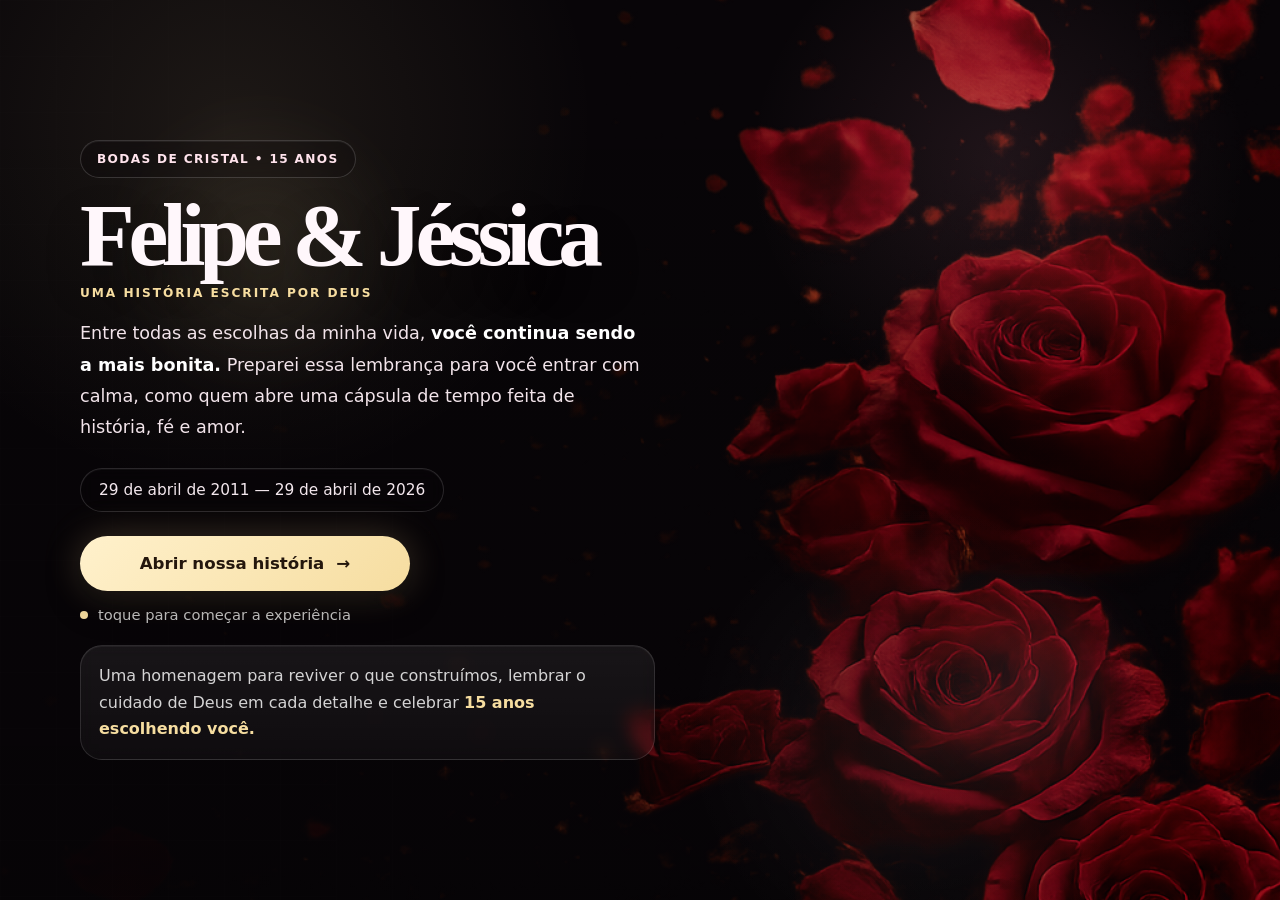
==== commit 6101ce48: "Update index.html" ====
--- a/index.html
+++ b/index.html
@@ -11,6 +11,10 @@
       --muted:#f2e4ea;
       --gold:#f6dda0;
       --gold-soft:#fff1cc;
+      --rose:#f29ab3;
+      --line:rgba(255,255,255,.14);
+      --glass:rgba(12,7,11,.24);
+      --shadow:0 24px 80px rgba(0,0,0,.38);
     }
 
     *{box-sizing:border-box}
@@ -35,7 +39,7 @@
       align-items:center;
       padding:clamp(18px, 4vw, 58px);
       background:
-        linear-gradient(90deg, rgba(8,5,8,.88) 0%, rgba(8,5,8,.72) 28%, rgba(8,5,8,.40) 56%, rgba(8,5,8,.12) 100%),
+        linear-gradient(90deg, rgba(8,5,8,.91) 0%, rgba(8,5,8,.76) 30%, rgba(8,5,8,.44) 58%, rgba(8,5,8,.14) 100%),
         url('./fotos/assets/rosas-v40.png') right center / cover no-repeat;
       isolation:isolate;
     }
@@ -47,14 +51,56 @@
       pointer-events:none;
       z-index:0;
       background:
-        radial-gradient(circle at 18% 12%, rgba(246,221,160,.08), transparent 22%),
-        radial-gradient(circle at 82% 18%, rgba(255,120,130,.12), transparent 16%),
-        linear-gradient(180deg, rgba(0,0,0,.05), rgba(0,0,0,.18));
+        radial-gradient(circle at 18% 14%, rgba(246,221,160,.09), transparent 28%),
+        radial-gradient(circle at 78% 18%, rgba(242,154,179,.10), transparent 20%),
+        radial-gradient(circle at 72% 82%, rgba(255,255,255,.05), transparent 20%),
+        linear-gradient(180deg, rgba(0,0,0,.03), rgba(0,0,0,.22));
+    }
+
+    .page::after{
+      content:"";
+      position:absolute;
+      inset:0;
+      pointer-events:none;
+      z-index:1;
+      background:
+        linear-gradient(90deg, rgba(255,255,255,.025) 1px, transparent 1px),
+        linear-gradient(180deg, rgba(255,255,255,.018) 1px, transparent 1px);
+      background-size:56px 56px;
+      mask-image:linear-gradient(90deg, rgba(0,0,0,.8), transparent 70%);
+      opacity:.35;
+    }
+
+    .ambient{
+      position:absolute;
+      inset:0;
+      pointer-events:none;
+      z-index:1;
+      overflow:hidden;
+    }
+
+    .glow{
+      position:absolute;
+      width:320px;
+      height:320px;
+      border-radius:50%;
+      background:radial-gradient(circle, rgba(246,221,160,.16), transparent 68%);
+      filter:blur(18px);
+      opacity:.65;
+      animation:slowFloat 16s ease-in-out infinite alternate;
+    }
+
+    .glow.one{left:8%; top:10%}
+    .glow.two{right:9%; bottom:10%; width:260px; height:260px; background:radial-gradient(circle, rgba(242,154,179,.14), transparent 68%); animation-delay:-5s}
+
+    @keyframes slowFloat{
+      from{transform:translate3d(0,0,0) scale(1)}
+      to{transform:translate3d(28px,18px,0) scale(1.08)}
     }
 
     .content{
       position:relative;
-      z-index:2;
+      z-index:3;
       width:min(1120px, 100%);
       margin:0 auto;
       display:flex;
@@ -63,7 +109,13 @@
     }
 
     .copy{
-      width:min(540px, 100%);
+      width:min(575px, 100%);
+      animation:enter .9s cubic-bezier(.2,.8,.2,1) both;
+    }
+
+    @keyframes enter{
+      from{opacity:0; transform:translateY(22px)}
+      to{opacity:1; transform:none}
     }
 
     .badge{
@@ -71,54 +123,72 @@
       align-items:center;
       padding:11px 16px;
       border-radius:999px;
-      border:1px solid rgba(255,255,255,.14);
-      background:rgba(12,7,11,.18);
+      border:1px solid rgba(255,255,255,.16);
+      background:rgba(12,7,11,.22);
       color:#ffe3ec;
-      letter-spacing:.09em;
+      letter-spacing:.11em;
       text-transform:uppercase;
-      font-size:.78rem;
-      font-weight:700;
-      backdrop-filter:blur(4px);
-      box-shadow:inset 0 1px 0 rgba(255,255,255,.05);
+      font-size:.76rem;
+      font-weight:800;
+      backdrop-filter:blur(8px);
+      box-shadow:inset 0 1px 0 rgba(255,255,255,.06);
       margin-bottom:18px;
     }
 
     h1{
       margin:0 0 18px;
       font-family:Georgia, "Times New Roman", serif;
-      font-size:clamp(3rem, 7vw, 6.2rem);
-      line-height:.9;
-      letter-spacing:-.065em;
-      text-shadow:0 16px 34px rgba(0,0,0,.22);
+      font-size:clamp(3.2rem, 7vw, 6.7rem);
+      line-height:.88;
+      letter-spacing:-.07em;
+      text-shadow:0 18px 42px rgba(0,0,0,.28);
       text-wrap:balance;
     }
 
+    .subtitle{
+      margin:-6px 0 18px;
+      color:var(--gold);
+      letter-spacing:.16em;
+      text-transform:uppercase;
+      font-size:.76rem;
+      font-weight:800;
+    }
+
     .intro{
-      max-width:17em;
+      max-width:32em;
       margin:0 0 14px;
       color:var(--muted);
       font-size:1.1rem;
-      line-height:1.75;
+      line-height:1.78;
       text-wrap:pretty;
+    }
+
+    .intro strong{
+      color:#fff;
+      font-weight:800;
     }
 
     .date{
       display:inline-flex;
       align-items:center;
       max-width:max-content;
-      margin-top:6px;
+      margin-top:10px;
       padding:12px 18px;
       border-radius:999px;
       border:1px solid rgba(255,255,255,.14);
-      background:rgba(12,7,11,.18);
+      background:rgba(12,7,11,.22);
       color:#f3e7ed;
-      backdrop-filter:blur(4px);
+      backdrop-filter:blur(8px);
       box-shadow:inset 0 1px 0 rgba(255,255,255,.04);
       font-size:.96rem;
     }
 
     .actions{
-      margin-top:22px;
+      margin-top:24px;
+      display:flex;
+      flex-wrap:wrap;
+      gap:14px;
+      align-items:center;
     }
 
     .button{
@@ -130,16 +200,16 @@
       align-items:center;
       justify-content:center;
       gap:12px;
-      min-width:320px;
+      min-width:330px;
       padding:18px 24px;
       border-radius:999px;
-      background:linear-gradient(180deg, var(--gold-soft), var(--gold));
+      background:linear-gradient(135deg, var(--gold-soft), var(--gold));
       color:#24170d;
-      font-weight:800;
+      font-weight:900;
       font-size:1.04rem;
       box-shadow:
-        0 12px 34px rgba(0,0,0,.28),
-        0 0 34px rgba(255,220,150,.22);
+        0 14px 36px rgba(0,0,0,.30),
+        0 0 38px rgba(255,220,150,.22);
       transition:transform .25s ease, filter .25s ease, box-shadow .25s ease;
       position:relative;
       overflow:hidden;
@@ -149,174 +219,131 @@
       content:"";
       position:absolute;
       inset:0;
-      background:linear-gradient(100deg, transparent, rgba(255,255,255,.30), transparent);
+      background:linear-gradient(100deg, transparent, rgba(255,255,255,.34), transparent);
       transform:translateX(-120%);
-      transition:transform .7s ease;
+      transition:transform .75s ease;
     }
 
     .button:hover{
       transform:translateY(-2px);
       filter:brightness(1.03);
       box-shadow:
-        0 16px 40px rgba(0,0,0,.32),
-        0 0 38px rgba(255,220,150,.26);
-    }
-
-    .button:hover::after{
-      transform:translateX(120%);
-    }
-
-    .invite{
-      margin-top:18px;
-      color:rgba(255,255,255,.74);
-      font-size:.95rem;
-      letter-spacing:.04em;
-      font-style:italic;
-    }
-
-    .petals{
-      position:absolute;
-      inset:0;
-      overflow:hidden;
-      pointer-events:none;
-      z-index:1;
-    }
-
-    .petal{
-      position:absolute;
-      top:-60px;
-      width:18px;
-      height:30px;
-      border-radius:60% 40% 60% 40%;
-      background:
-        radial-gradient(circle at 35% 30%, rgba(255,180,190,.72), transparent 28%),
-        linear-gradient(180deg, rgba(180,16,52,.95), rgba(92,4,25,.98));
-      opacity:.38;
-      filter:blur(.2px);
-      animation:fall linear infinite;
-    }
-
-    .petal.small{width:12px;height:20px;opacity:.28}
-    .petal.large{width:24px;height:36px;opacity:.42}
-
-    @keyframes fall{
-      0%{transform:translate3d(0,-40px,0) rotate(0deg);opacity:0}
-      8%{opacity:.38}
-      100%{transform:translate3d(42px,110vh,0) rotate(320deg);opacity:0}
-    }
+        0 18px 46px rgba(0,0,0,.36),
+        0 0 44px rgba(255,220,150,.26);
+    }
+
+    .button:hover::after{transform:translateX(120%)}
+
+    .hint{
+      display:inline-flex;
+      align-items:center;
+      gap:10px;
+      color:rgba(255,255,255,.78);
+      font-size:.92rem;
+      line-height:1.4;
+    }
+
+    .hint::before{
+      content:"";
+      width:8px;
+      height:8px;
+      border-radius:999px;
+      background:var(--gold);
+      box-shadow:0 0 0 0 rgba(246,221,160,.38);
+      animation:pulse 1.8s ease infinite;
+    }
+
+    @keyframes pulse{
+      0%{box-shadow:0 0 0 0 rgba(246,221,160,.38)}
+      70%{box-shadow:0 0 0 12px rgba(246,221,160,0)}
+      100%{box-shadow:0 0 0 0 rgba(246,221,160,0)}
+    }
+
+    .closing-note{
+      margin-top:20px;
+      max-width:36em;
+      padding:17px 18px;
+      border-radius:22px;
+      border:1px solid rgba(255,255,255,.12);
+      background:linear-gradient(180deg, rgba(255,255,255,.07), rgba(255,255,255,.035));
+      backdrop-filter:blur(8px);
+      color:rgba(255,255,255,.82);
+      line-height:1.65;
+      box-shadow:inset 0 1px 0 rgba(255,255,255,.05);
+    }
+
+    .closing-note strong{color:var(--gold)}
 
     @media (max-width:980px){
-      .page{
-        background-position:68% center;
-      }
-
-      .copy{
-        width:min(560px, 100%);
-      }
-
-      .button{
-        width:100%;
-        min-width:0;
-      }
+      .page{background-position:68% center}
+      .copy{width:min(590px, 100%)}
+      .button{width:100%; min-width:0}
+      .actions{display:block}
+      .hint{margin-top:14px}
     }
 
     @media (max-width:720px){
-      body{
-        overflow:auto;
-      }
-
+      body{overflow:auto}
       .page{
         min-height:100svh;
         align-items:center;
-        padding:18px 14px;
+        padding:20px 14px;
         background:
-          linear-gradient(90deg, rgba(8,5,8,.84) 0%, rgba(8,5,8,.62) 48%, rgba(8,5,8,.20) 100%),
+          linear-gradient(180deg, rgba(8,5,8,.78) 0%, rgba(8,5,8,.58) 45%, rgba(8,5,8,.86) 100%),
           url('./fotos/assets/rosas-v40.png') center center / cover no-repeat;
       }
 
-      .copy{
-        width:100%;
-      }
-
-      .badge{
-        margin-bottom:12px;
-        padding:10px 14px;
-        font-size:.72rem;
-      }
-
-      h1{
-        font-size:clamp(2.65rem, 12vw, 4.15rem);
-        margin-bottom:12px;
-      }
-
-      .intro{
-        max-width:none;
-        font-size:.97rem;
-        line-height:1.64;
-      }
-
-      .date{
-        width:100%;
-        max-width:none;
-        font-size:.84rem;
-        line-height:1.34;
-        padding:10px 12px;
-      }
-
-      .actions{
-        margin-top:16px;
-      }
-
-      .button{
-        width:100%;
-        min-width:0;
-        padding:16px 18px;
-      }
-
-      .invite{
-        font-size:.84rem;
-      }
+      .page::after{opacity:.18; background-size:42px 42px}
+      .glow{width:220px; height:220px; opacity:.42}
+      .copy{width:100%}
+      .badge{margin-bottom:12px; padding:10px 14px; font-size:.68rem}
+      h1{font-size:clamp(2.85rem, 13vw, 4.35rem); margin-bottom:14px}
+      .subtitle{font-size:.68rem; margin-bottom:14px}
+      .intro{max-width:none; font-size:.98rem; line-height:1.68}
+      .date{width:100%; max-width:none; font-size:.84rem; line-height:1.34; padding:11px 13px; justify-content:center}
+      .actions{margin-top:18px}
+      .button{width:100%; min-width:0; padding:16px 18px}
+      .hint{font-size:.82rem}
+      .closing-note{font-size:.9rem; padding:15px 16px; border-radius:18px}
+    }
+
+    @media (prefers-reduced-motion: reduce){
+      *,*::before,*::after{animation-duration:.01ms !important; animation-iteration-count:1 !important; transition-duration:.01ms !important; scroll-behavior:auto !important}
     }
   </style>
 </head>
 <body>
   <main class="page">
-    <div class="petals" id="petals" aria-hidden="true"></div>
+    <div class="ambient" aria-hidden="true">
+      <span class="glow one"></span>
+      <span class="glow two"></span>
+    </div>
 
     <section class="content" aria-label="Página inicial das bodas de cristal">
       <div class="copy">
-        <div class="badge">15 anos escolhendo você</div>
+        <div class="badge">Bodas de Cristal • 15 anos</div>
         <h1>Felipe &amp; Jéssica</h1>
+        <div class="subtitle">uma história escrita por Deus</div>
 
         <p class="intro">
-          Entre todas as escolhas da minha vida, você continua sendo a mais bonita.
-          Eu preparei essa lembrança para que você entre nela com calma, como quem abre
-          um presente feito de história, fé e amor.
+          Entre todas as escolhas da minha vida, <strong>você continua sendo a mais bonita.</strong>
+          Preparei essa lembrança para você entrar com calma, como quem abre uma cápsula de tempo
+          feita de história, fé e amor.
         </p>
 
         <div class="date">29 de abril de 2011 — 29 de abril de 2026</div>
 
         <div class="actions">
-          <a class="button" href="historia.html">Começar nossa história <span aria-hidden="true">→</span></a>
+          <a class="button" href="historia.html">Abrir nossa história <span aria-hidden="true">→</span></a>
+          <span class="hint">toque para começar a experiência</span>
         </div>
 
-        <p class="invite">Bem-vinda à nossa bodas de cristal</p>
+        <div class="closing-note">
+          Uma homenagem para reviver o que construímos, lembrar o cuidado de Deus em cada detalhe
+          e celebrar <strong>15 anos escolhendo você.</strong>
+        </div>
       </div>
     </section>
   </main>
-
-  <script>
-    const petals = document.getElementById('petals');
-    for(let i = 0; i < 24; i++){
-      const petal = document.createElement('span');
-      petal.className = 'petal';
-      if(i % 3 === 0) petal.classList.add('small');
-      if(i % 5 === 0) petal.classList.add('large');
-      petal.style.left = Math.random() * 100 + '%';
-      petal.style.animationDuration = (7 + Math.random() * 8) + 's';
-      petal.style.animationDelay = (Math.random() * 7) + 's';
-      petals.appendChild(petal);
-    }
-  </script>
 </body>
 </html>
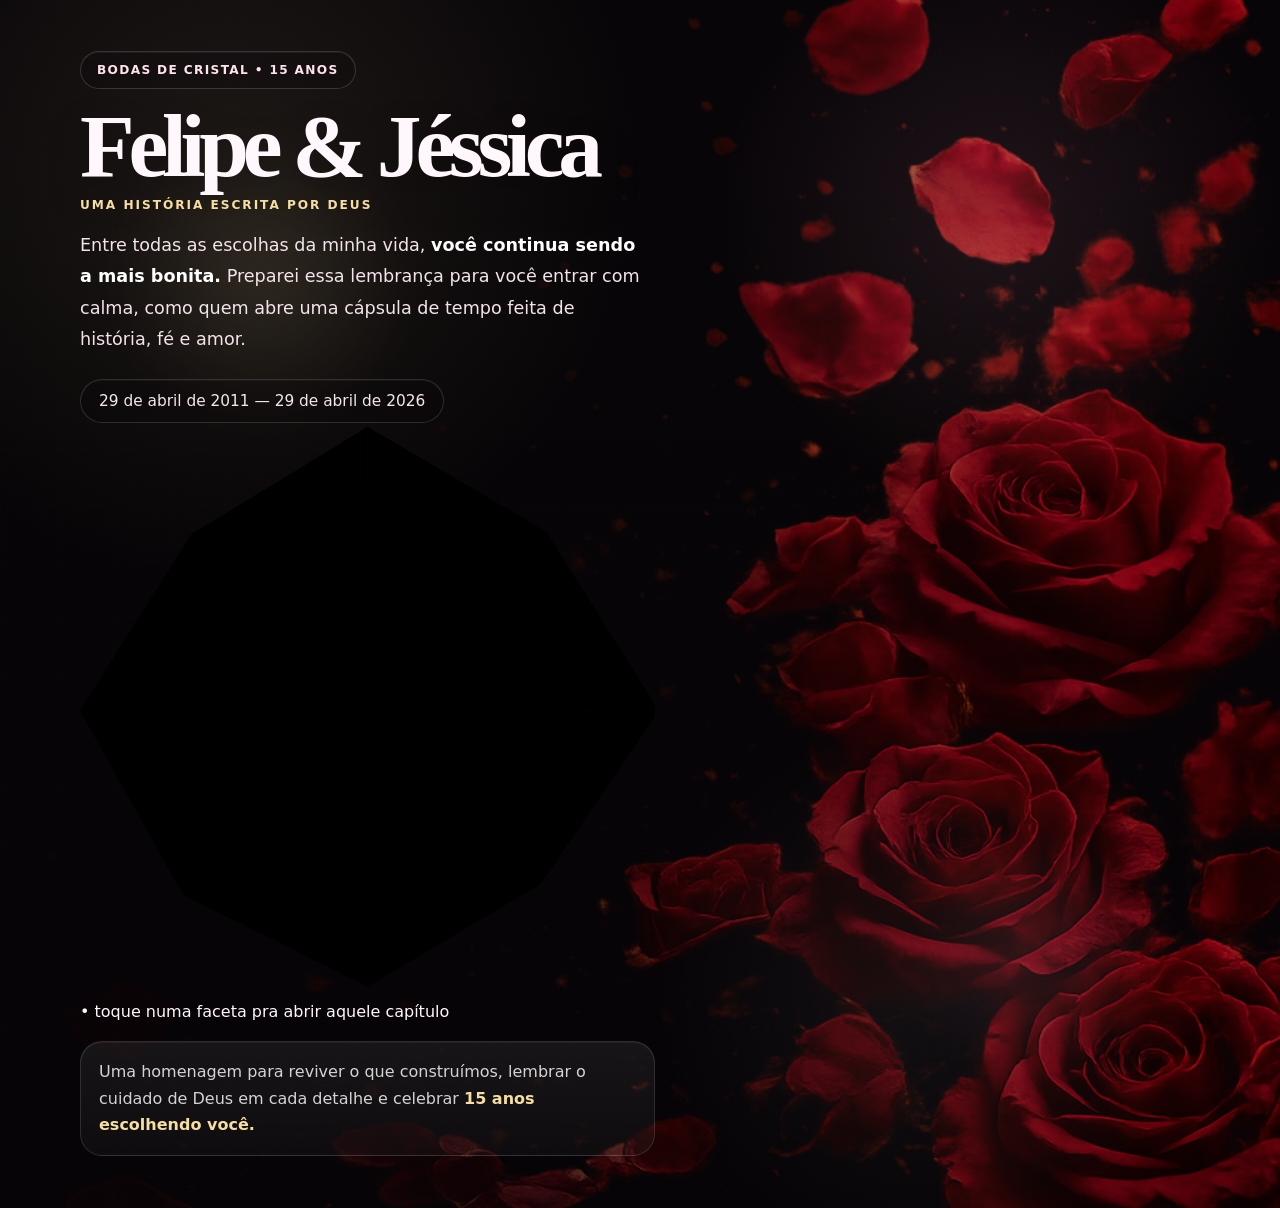
==== commit 109d312e: "Update index.html" ====
--- a/index.html
+++ b/index.html
@@ -311,6 +311,17 @@
       *,*::before,*::after{animation-duration:.01ms !important; animation-iteration-count:1 !important; transition-duration:.01ms !important; scroll-behavior:auto !important}
     }
   </style>
+  <link rel="icon" href="data:image/svg+xml,%3Csvg xmlns='http://www.w3.org/2000/svg' viewBox='0 0 32 32'%3E%3Cpolygon points='16,2 26,10 22,28 10,28 6,10' fill='%230c0810' stroke='%23f0cf83' stroke-width='1.4'/%3E%3Cpolygon points='16,2 26,10 16,14' fill='%23f0cf83' opacity='0.9'/%3E%3Cpolygon points='16,2 6,10 16,14' fill='%23ea94ae' opacity='0.75'/%3E%3Cpolygon points='6,10 16,14 10,28' fill='%23cdeaff' opacity='0.35'/%3E%3Cpolygon points='26,10 16,14 22,28' fill='%23f0cf83' opacity='0.45'/%3E%3C/svg%3E">
+  <meta property="og:type" content="website">
+  <meta property="og:title" content="Felipe & Jéssica | Bodas de Cristal">
+  <meta property="og:description" content="Uma homenagem de Felipe para Jéssica pelos 15 anos de casamento.">
+  <meta property="og:image" content="./fotos/assets/rosas-v40.png">
+  <meta name="twitter:card" content="summary_large_image">
+  <!-- Sistema de design compartilhado com historia.html e declaracao.html.
+       Carregado por último de propósito: torna-se a palavra final sobre
+       cores, botões e a assinatura de cristal, sem precisar reescrever
+       nada do que já existe acima. -->
+  <link rel="stylesheet" href="css/site.css">
 </head>
 <body>
   <main class="page">
@@ -321,7 +332,7 @@
 
     <section class="content" aria-label="Página inicial das bodas de cristal">
       <div class="copy">
-        <div class="badge">Bodas de Cristal • 15 anos</div>
+        <div class="badge" id="heroBadge">Bodas de Cristal • 15 anos</div>
         <h1>Felipe &amp; Jéssica</h1>
         <div class="subtitle">uma história escrita por Deus</div>
 
@@ -333,9 +344,17 @@
 
         <div class="date">29 de abril de 2011 — 29 de abril de 2026</div>
 
-        <div class="actions">
-          <a class="button" href="historia.html">Abrir nossa história <span aria-hidden="true">→</span></a>
-          <span class="hint">toque para começar a experiência</span>
+        <div class="gem-nav" aria-label="Navegar pelos capítulos da nossa história">
+          <svg id="gemSvg" viewBox="0 0 300 300" role="img" aria-hidden="false">
+            <g id="gemFacets"></g>
+            <circle class="gem-center-ring" cx="150" cy="150" r="44"></circle>
+            <text class="gem-center-label" x="150" y="145">Nossa</text>
+            <text class="gem-center-label" x="150" y="163">história</text>
+          </svg>
+          <div class="gem-peek empty" id="gemPeek">
+            <span class="gem-peek-year" id="gemPeekYear">•</span>
+            <span class="gem-peek-title" id="gemPeekTitle">toque numa faceta pra abrir aquele capítulo</span>
+          </div>
         </div>
 
         <div class="closing-note">
@@ -345,5 +364,94 @@
       </div>
     </section>
   </main>
+
+  <script>
+    // ── Pedra facetada: cada faceta é um capítulo real da história,
+    // com tamanho levemente irregular — como uma pedra lapidada, não
+    // um octógono perfeito. Clicar leva direto pro capítulo em
+    // historia.html, com a rolagem já pronta lá (#chapter-XX). ──
+    const chapters = [
+      { folder:'01-comeco',        year:'2008–2009',       title:'Tudo começou com um olhar', tone:'' },
+      { folder:'02-casamento',     year:'2011',             title:'O altar foi só o começo', tone:'rosa' },
+      { folder:'03-primeiras-lutas', year:'2011–2016',      title:'Começamos sem certezas, mas juntos', tone:'' },
+      { folder:'04-grande-desafio', year:'2016',            title:'Quando a vida apertou, o nosso amor não recuou', tone:'rosa' },
+      { folder:'05-construcao',    year:'2016–2018',        title:'O que hoje é casa, um dia foi luta diária', tone:'' },
+      { folder:'06-gravidez',      year:'2021',             title:'Antes de ser abraço, já era promessa', tone:'cristal' },
+      { folder:'07-familia',       year:'2021 em diante',   title:'Nossa família ganhou um novo nome para o nosso amor', tone:'rosa' },
+      { folder:'08-hoje',          year:'Hoje',              title:'Depois de tudo, eu ainda escolheria você', tone:'cristal' }
+    ];
+
+    (function buildGem(){
+      const svgNS = 'http://www.w3.org/2000/svg';
+      const g = document.getElementById('gemFacets');
+      if (!g) return;
+      const cx = 150, cy = 150, rInner = 44, n = chapters.length;
+      // Raios variados por faceta — pedra lapidada, não octógono perfeito
+      const radii = [148, 132, 152, 128, 144, 136, 150, 130];
+
+      function pt(radius, angleDeg){
+        const a = (angleDeg - 90) * Math.PI / 180;
+        return [cx + radius * Math.cos(a), cy + radius * Math.sin(a)];
+      }
+
+      chapters.forEach((chapter, i) => {
+        const a0 = (360 / n) * i;
+        const a1 = (360 / n) * (i + 1);
+        const [ox0, oy0] = pt(radii[i], a0);
+        const [ox1, oy1] = pt(radii[(i + 1) % n], a1);
+        const [ix0, iy0] = pt(rInner, a0);
+        const [ix1, iy1] = pt(rInner, a1);
+
+        const path = document.createElementNS(svgNS, 'path');
+        const d = `M ${ix0.toFixed(1)} ${iy0.toFixed(1)} L ${ox0.toFixed(1)} ${oy0.toFixed(1)} L ${ox1.toFixed(1)} ${oy1.toFixed(1)} L ${ix1.toFixed(1)} ${iy1.toFixed(1)} Z`;
+        path.setAttribute('d', d);
+        path.setAttribute('class', 'gem-facet' + (chapter.tone ? ' f-' + chapter.tone : ''));
+        path.setAttribute('tabindex', '0');
+        path.setAttribute('role', 'button');
+        path.setAttribute('aria-label', `Capítulo: ${chapter.title}`);
+
+        const go = () => { window.location.href = `historia.html#chapter-${chapter.folder}`; };
+        path.addEventListener('mouseenter', () => showPeek(chapter));
+        path.addEventListener('mouseleave', clearPeek);
+        path.addEventListener('click', go);
+        path.addEventListener('keydown', (e) => { if (e.key === 'Enter' || e.key === ' ') { e.preventDefault(); go(); } });
+        path.addEventListener('focus', () => showPeek(chapter));
+        path.addEventListener('blur', clearPeek);
+
+        g.appendChild(path);
+      });
+
+      const peek = document.getElementById('gemPeek');
+      const peekYear = document.getElementById('gemPeekYear');
+      const peekTitle = document.getElementById('gemPeekTitle');
+
+      function showPeek(chapter){
+        peek.classList.remove('empty');
+        peekYear.textContent = chapter.year;
+        peekTitle.textContent = chapter.title;
+      }
+      function clearPeek(){
+        peek.classList.add('empty');
+        peekYear.textContent = '•';
+        peekTitle.textContent = 'toque numa faceta pra abrir aquele capítulo';
+      }
+    })();
+
+    // ── Dia especial: 29 de abril, todo ano, sem precisar editar
+    // o código de novo. Calcula os anos de casados automaticamente
+    // a partir de 2011, então em 2027 já mostra 16 sozinho. ──
+    (function checkDiaEspecial(){
+      const hoje = new Date();
+      const ehHoje = hoje.getMonth() === 3 && hoje.getDate() === 29; // abril = mês 3
+      if (!ehHoje) return;
+
+      const anos = hoje.getFullYear() - 2011;
+      const badge = document.getElementById('heroBadge');
+      if (badge) {
+        badge.textContent = `🎉 Hoje é o nosso aniversário — ${anos} anos`;
+        badge.classList.add('is-today');
+      }
+    })();
+  </script>
 </body>
 </html>
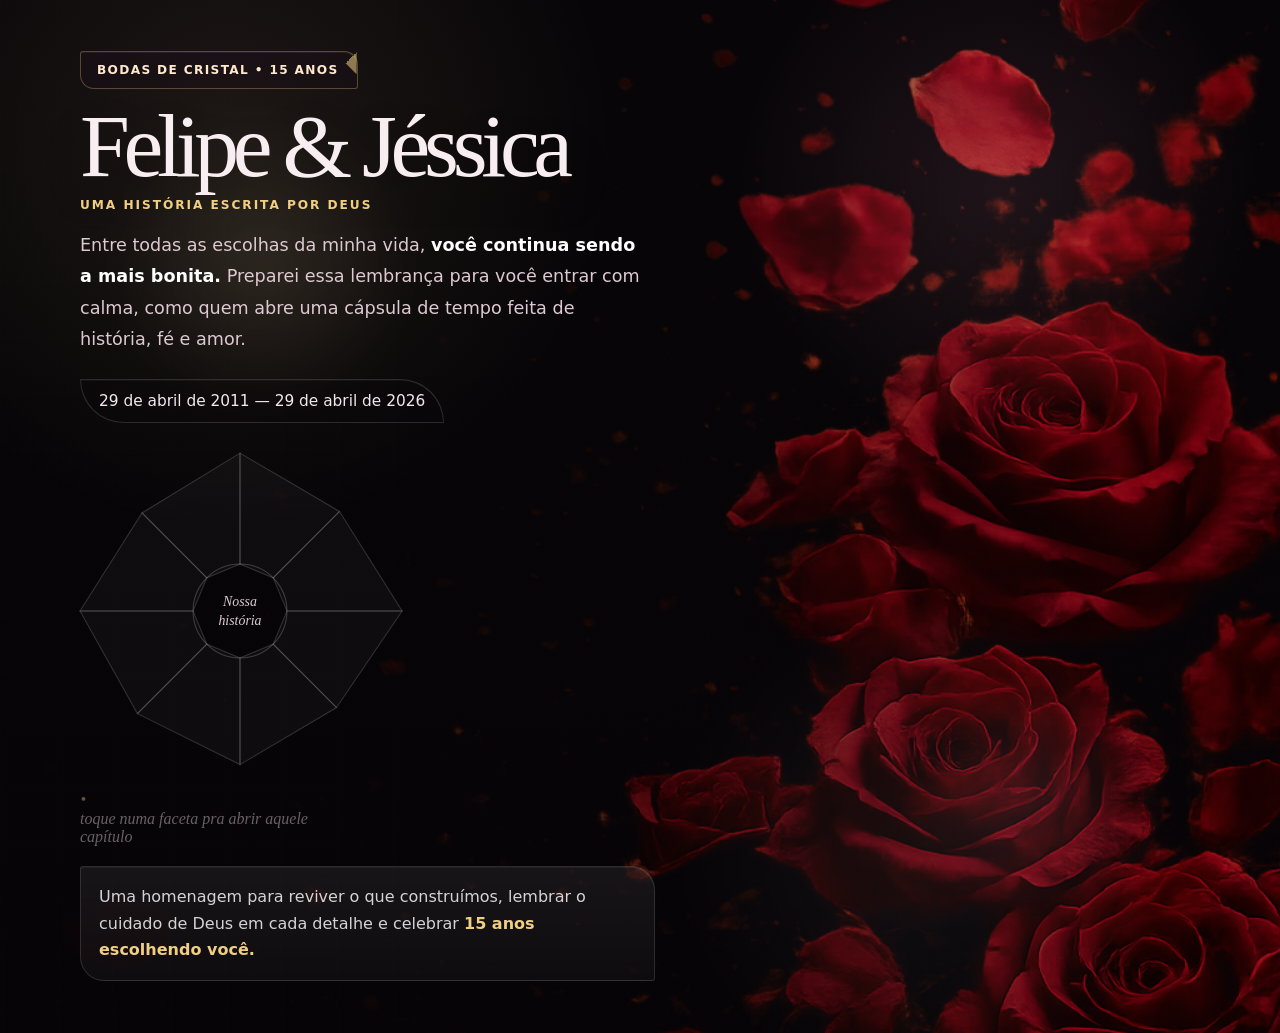
==== commit 22fefb3e: "Update index.html" ====
--- a/index.html
+++ b/index.html
@@ -321,7 +321,7 @@
        Carregado por último de propósito: torna-se a palavra final sobre
        cores, botões e a assinatura de cristal, sem precisar reescrever
        nada do que já existe acima. -->
-  <link rel="stylesheet" href="css/site.css">
+  <link rel="stylesheet" href="site.css">
 </head>
 <body>
   <main class="page">
--- a/site.css
+++ b/site.css
@@ -0,0 +1,561 @@
+/* ============================================================
+   BODAS DE CRISTAL — sistema de design compartilhado
+   Carregado por último em cada página (link no fim do <head>),
+   de propósito: nas páginas com anos de ajustes acumulados,
+   este arquivo passa a ser a palavra final sobre os elementos
+   centrais — sem precisar apagar nada do que já existia.
+   ============================================================ */
+
+@import url('https://fonts.googleapis.com/css2?family=Fraunces:ital,opsz,wght@0,9..144,300;0,9..144,500;0,9..144,650;1,9..144,400;1,9..144,500&display=swap');
+
+:root{
+  /* Paleta unificada — antes havia 3 pretos e 2 dourados
+     ligeiramente diferentes entre index/historia/declaração. */
+  --noite:    #0c0810;   /* fundo — antes #080508 / #090609 / #120d12 */
+  --vinho:    #1c0f18;   /* painel/glass, mais profundo que o preto puro */
+  --pergaminho: #f8eef2; /* texto principal — branco quente, não frio */
+  --muted:    #ddc9d1;   /* texto secundário unificado */
+  --ouro:     #f0cf83;   /* dourado único — antes #f6dda0 / #f5d58c */
+  --ouro-2:   #fff3cf;   /* variante clara do dourado, para gradientes */
+  --rosa:     #ea94ae;   /* rosa único — já era o mais consistente */
+  --cristal:  #cdeaff;   /* nota de gelo/cristal — só no elemento-assinatura */
+  --linha:    rgba(255,255,255,.14);
+  --sombra:   0 24px 80px rgba(0,0,0,.38);
+
+  /* Realias: cada página nasceu com nomes próprios pras mesmas
+     cores (--gold, --rose, --bg...). Em vez de caçar seletor por
+     seletor, isto aponta os nomes antigos pra paleta nova —
+     conserta de uma vez qualquer lugar que ainda não tocamos. */
+  --bg: var(--noite);
+  --bg-soft: var(--vinho);
+  --text: var(--pergaminho);
+  --gold: var(--ouro);
+  --gold-2: var(--ouro-2);
+  --gold-soft: var(--ouro-2);
+  --rose: var(--rosa);
+  --rose-2: var(--rosa);
+  --wine: var(--vinho);
+  --line: var(--linha);
+  --shadow: var(--sombra);
+}
+
+/* ── Correção técnica: fundo fixo quebra/engasga no Safari do
+   iPhone. Cada página redefine `background` inteiro no media
+   query mobile, então o !important aqui é o jeito limpo de
+   vencer só a sub-propriedade, sem reescrever cada página. ── */
+@media (max-width:720px){
+  body{ background-attachment: scroll !important; }
+}
+
+/* ============================================================
+   TIPOGRAFIA — troca a Georgia (fonte padrão de sistema, muda
+   de cara em cada aparelho) por uma serifa com identidade
+   própria. Peso variável: mais leve nos títulos grandes, mais
+   presente nas citações em itálico.
+   ============================================================ */
+h1, h2, h3,
+.section-title,
+.chapter-card h3,
+.declaration-panel h3,
+.cinematic-bridge h3,
+.letter-card h2,
+.closing-vow p,
+.final-message,
+.scripture-card blockquote{
+  font-family:'Fraunces', Georgia, 'Times New Roman', serif !important;
+}
+
+h1{ font-weight:500 !important; }
+h2, .section-title{ font-weight:500 !important; }
+.chapter-card h3, .declaration-panel h3, .cinematic-bridge h3, .letter-card h2{
+  font-weight:650 !important;
+}
+
+.scripture-card blockquote,
+.closing-vow p{
+  font-style:italic;
+  font-weight:400 !important;
+}
+
+/* ============================================================
+   GRADE DE COR — as fotos vão de 2008 até hoje: câmeras,
+   celulares e luzes diferentes em cada época. Um tratamento
+   sutil e único em todas unifica a sensação, como um álbum
+   com curadoria de verdade, não fotos soltas do WhatsApp.
+   ============================================================ */
+#heroImage, #jessicaPortrait, #modalImage, .thumb img{
+  filter:sepia(.12) saturate(1.12) contrast(1.04) brightness(1.02);
+}
+
+/* ============================================================
+   NAVEGAÇÃO DOS CAPÍTULOS NO CELULAR — hoje some completamente
+   abaixo de 720px (era display:none no historia.html original).
+   No aparelho onde a Jéssica provavelmente vai ler, restaura
+   numa versão compacta, encostada na lateral.
+   ============================================================ */
+@media (max-width:720px){
+  .timeline-nav{
+    display:flex !important;
+    flex-direction:column;
+    gap:8px;
+    position:fixed;
+    right:8px;
+    top:50%;
+    transform:translateY(-50%);
+    z-index:40;
+  }
+  .timeline-nav button{
+    width:8px !important;
+    height:8px !important;
+  }
+  .timeline-nav button.active{
+    transform:scale(1.5) !important;
+  }
+}
+
+/* ============================================================
+   CÁPSULA DO TEMPO — trancada visualmente como um cristal
+   congelado até a data marcada; derrete (revela) sozinha.
+   ============================================================ */
+.time-capsule{
+  position:relative;
+  margin:26px 0 0;
+  padding:26px 24px;
+  border-radius:4px 28px 4px 28px;
+  max-width:56ch;
+  background:
+    radial-gradient(circle at 20% 0%, rgba(205,234,255,.10), transparent 50%),
+    linear-gradient(180deg, rgba(28,15,24,.7), rgba(12,7,11,.4));
+  border:1px solid rgba(205,234,255,.22);
+  box-shadow:0 20px 60px rgba(0,0,0,.28), inset 0 1px 0 rgba(255,255,255,.06);
+}
+
+.time-capsule-icon{
+  display:block;
+  font-size:1.7rem;
+  filter:grayscale(.15);
+  margin-bottom:6px;
+}
+
+.time-capsule-label{
+  display:block;
+  color:var(--cristal);
+  letter-spacing:.16em;
+  text-transform:uppercase;
+  font-size:.7rem;
+  font-weight:900;
+  margin-bottom:10px;
+}
+
+.time-capsule-text{
+  margin:0 0 6px;
+  color:rgba(255,255,255,.82);
+  line-height:1.7;
+}
+
+.time-capsule-date{
+  margin:0;
+  color:rgba(205,234,255,.65);
+  font-size:.84rem;
+  font-weight:800;
+}
+
+/* Estado trancado: leve embaçado, como olhar através de gelo */
+.time-capsule-frozen{
+  position:relative;
+}
+.time-capsule-frozen::before{
+  content:"";
+  position:absolute;
+  inset:-8px;
+  backdrop-filter:blur(.4px);
+  background:linear-gradient(135deg, rgba(205,234,255,.05), transparent 60%);
+  pointer-events:none;
+  border-radius:inherit;
+}
+
+.time-capsule.unlocked{
+  border-color:rgba(240,207,131,.35);
+  animation:capsuleThaw 1.4s ease both;
+}
+
+@keyframes capsuleThaw{
+  from{ box-shadow:0 0 0 0 rgba(205,234,255,0), 0 20px 60px rgba(0,0,0,.28); }
+  40% { box-shadow:0 0 60px 6px rgba(205,234,255,.28), 0 20px 60px rgba(0,0,0,.28); }
+  to  { box-shadow:0 20px 60px rgba(0,0,0,.28), inset 0 1px 0 rgba(255,255,255,.06); }
+}
+
+@media (prefers-reduced-motion: reduce){
+  .time-capsule.unlocked{ animation:none; }
+}
+
+/* ============================================================
+   DIA ESPECIAL — 29 de abril, uma vez por ano. Reaproveita o
+   mesmo brilho prismático do final-message: reservado pra
+   ocasiões genuinamente raras, e esta é uma delas.
+   ============================================================ */
+.badge.is-today{
+  border-color:rgba(240,207,131,.7);
+  background:rgba(240,207,131,.14);
+  color:#fff3d6;
+  position:relative;
+  overflow:hidden;
+  animation:badgePulseToday 2.2s ease-in-out infinite;
+}
+.badge.is-today::before{
+  content:"";
+  position:absolute;
+  inset:0;
+  pointer-events:none;
+  background:linear-gradient(100deg,
+    transparent 0%, rgba(205,234,255,.22) 45%,
+    rgba(240,207,131,.3) 50%, rgba(234,148,174,.2) 55%, transparent 100%);
+  background-size:60% 100%;
+  background-repeat:no-repeat;
+  animation:prismSweep 2.6s ease-out .3s infinite;
+}
+@keyframes badgePulseToday{
+  0%,100%{ box-shadow:0 0 0 0 rgba(240,207,131,.35); }
+  50%    { box-shadow:0 0 24px 4px rgba(240,207,131,.35); }
+}
+@media (prefers-reduced-motion: reduce){
+  .badge.is-today{ animation:none; }
+  .badge.is-today::before{ animation:none; opacity:.5; }
+}
+
+/* ============================================================
+   PEDRA FACETADA — a navegação de entrada do site. Cada faceta
+   é um capítulo real, com cor conforme o tom emocional dele.
+   ============================================================ */
+.gem-nav{
+  margin-top:28px;
+  max-width:320px;
+}
+
+.gem-nav svg{
+  width:100%;
+  height:auto;
+  overflow:visible;
+}
+
+.gem-facet{
+  fill:rgba(255,255,255,.035);
+  stroke:rgba(255,255,255,.16);
+  stroke-width:1;
+  cursor:pointer;
+  transition:fill .35s ease, stroke .35s ease;
+}
+.gem-facet:hover, .gem-facet:focus-visible{
+  fill:rgba(240,207,131,.18);
+  stroke:var(--ouro);
+  stroke-width:1.4;
+  outline:none;
+}
+.gem-facet.f-rosa:hover, .gem-facet.f-rosa:focus-visible{
+  fill:rgba(234,148,174,.18);
+  stroke:var(--rosa);
+}
+.gem-facet.f-cristal:hover, .gem-facet.f-cristal:focus-visible{
+  fill:rgba(205,234,255,.16);
+  stroke:var(--cristal);
+}
+
+.gem-center-ring{
+  fill:none;
+  stroke:rgba(255,255,255,.2);
+  stroke-width:1;
+  pointer-events:none;
+}
+.gem-center-label{
+  font-family:'Fraunces', Georgia, serif;
+  font-style:italic;
+  font-size:13px;
+  fill:var(--muted);
+  text-anchor:middle;
+  pointer-events:none;
+}
+
+.gem-peek{
+  margin-top:18px;
+  min-height:52px;
+  transition:opacity .25s ease;
+}
+.gem-peek-year{
+  display:block;
+  color:var(--ouro);
+  letter-spacing:.14em;
+  text-transform:uppercase;
+  font-size:.68rem;
+  font-weight:800;
+  margin-bottom:4px;
+}
+.gem-peek-title{
+  display:block;
+  font-family:'Fraunces', Georgia, serif;
+  font-style:italic;
+  font-size:1rem;
+  color:var(--pergaminho);
+  max-width:34ch;
+}
+.gem-peek.empty .gem-peek-year,
+.gem-peek.empty .gem-peek-title{ opacity:.4; }
+
+@media (max-width:720px){
+  .gem-nav{ max-width:240px; }
+}
+
+/* ============================================================
+   ESPAÇO DE RESPOSTA — o site deixa de ser só monólogo.
+   ============================================================ */
+.reply-space{
+  position:relative;
+  margin:26px 0 0;
+  padding:26px 24px;
+  border-radius:4px 28px 4px 28px;
+  max-width:56ch;
+  background:linear-gradient(135deg, rgba(255,255,255,.075), rgba(255,255,255,.03));
+  border:1px solid rgba(255,255,255,.12);
+  box-shadow:0 18px 52px rgba(0,0,0,.22), inset 0 1px 0 rgba(255,255,255,.06);
+}
+
+.reply-label{
+  display:block;
+  color:var(--ouro);
+  letter-spacing:.16em;
+  text-transform:uppercase;
+  font-size:.7rem;
+  font-weight:900;
+  margin-bottom:10px;
+}
+
+.reply-intro{
+  margin:0 0 16px;
+  color:rgba(255,255,255,.78);
+  line-height:1.65;
+}
+
+.reply-textarea{
+  display:block;
+  width:100%;
+  padding:14px 16px;
+  border-radius:14px;
+  border:1px solid rgba(255,255,255,.16);
+  background:rgba(0,0,0,.28);
+  color:var(--pergaminho);
+  font-family:inherit;
+  font-size:.98rem;
+  line-height:1.6;
+  resize:vertical;
+  margin-bottom:14px;
+}
+
+.reply-textarea:focus-visible{
+  outline:2px solid var(--cristal);
+  outline-offset:2px;
+}
+
+.reply-textarea::placeholder{
+  color:rgba(255,255,255,.36);
+}
+
+.reply-hint{
+  margin:10px 0 0;
+  color:var(--rosa);
+  font-size:.86rem;
+  font-weight:800;
+}
+
+/* ============================================================
+   COMPONENTES COMPARTILHADOS
+   ============================================================ */
+
+.badge{
+  display:inline-flex;
+  align-items:center;
+  padding:11px 18px 11px 16px;
+  border-radius:3px 14px 3px 14px; /* canto facetado sutil, não um pill genérico */
+  border:1px solid rgba(240,207,131,.30);
+  background:rgba(28,15,24,.42);
+  color:#ffe8ce;
+  letter-spacing:.11em;
+  text-transform:uppercase;
+  font-size:.76rem;
+  font-weight:800;
+  backdrop-filter:blur(8px);
+  box-shadow:inset 0 1px 0 rgba(255,255,255,.06);
+  position:relative;
+}
+
+/* Corte de cristal: uma lasca de canto, não um cristal inteiro —
+   o sinal visual do site inteiro, sempre no canto superior direito
+   dos elementos que carregam peso emocional. Estático, quieto —
+   a assinatura que se repete sem gritar. */
+.badge::after,
+.chapter-card::after,
+.letter-card::after,
+.closing-vow::after{
+  content:"";
+  position:absolute;
+  top:0; right:0;
+  width:22px; height:22px;
+  background:linear-gradient(135deg, transparent 50%, rgba(240,207,131,.55) 50%);
+  clip-path:polygon(100% 0, 0 0, 100% 100%);
+  pointer-events:none;
+}
+
+.btn,.button{
+  appearance:none;
+  border:none;
+  cursor:pointer;
+  text-decoration:none;
+  display:inline-flex;
+  align-items:center;
+  justify-content:center;
+  gap:12px;
+  padding:17px 26px;
+  border-radius:4px 20px 4px 20px;
+  font-weight:900;
+  font-size:1rem;
+  transition:transform .25s ease, filter .25s ease, box-shadow .25s ease;
+  box-shadow:0 14px 36px rgba(0,0,0,.30), 0 0 34px rgba(240,207,131,.18);
+}
+
+.btn:hover,.button:hover{
+  transform:translateY(-2px);
+  filter:brightness(1.03);
+}
+
+.btn-primary,.button{
+  background:linear-gradient(135deg, var(--ouro-2), var(--ouro));
+  color:#24170d;
+}
+
+.btn-secondary{
+  background:rgba(255,255,255,.06);
+  color:var(--pergaminho);
+  border:1px solid rgba(255,255,255,.18);
+  box-shadow:none;
+}
+
+.date{
+  display:inline-flex;
+  align-items:center;
+  max-width:max-content;
+  padding:12px 18px;
+  border-radius:3px 999px 3px 999px;
+  border:1px solid var(--linha);
+  background:rgba(12,7,11,.22);
+  color:#f3e7ed;
+  backdrop-filter:blur(8px);
+  font-size:.96rem;
+}
+
+.closing-note,.side-note{
+  border-radius:3px 24px 3px 24px;
+  border:1px solid rgba(255,255,255,.12);
+  background:linear-gradient(180deg, rgba(255,255,255,.07), rgba(255,255,255,.035));
+  backdrop-filter:blur(8px);
+  color:rgba(255,255,255,.82);
+  line-height:1.65;
+}
+
+/* ── O momento de maior peso do site inteiro: o brilho
+   prismático, reservado para UM único lugar — a tela final
+   da declaração, o fechamento de toda a experiência. Gold →
+   gelo → rosa, a luz atravessando um cristal, uma vez só. ── */
+@keyframes prismSweep{
+  0%   { background-position: -140% 0; opacity:0; }
+  12%  { opacity:.9; }
+  55%  { opacity:.9; }
+  100% { background-position: 240% 0; opacity:0; }
+}
+
+.final-message{
+  position:relative;
+  overflow:hidden;
+}
+
+.final-message::before{
+  content:"";
+  position:absolute;
+  inset:0;
+  pointer-events:none;
+  background:linear-gradient(100deg,
+    transparent 0%,
+    rgba(205,234,255,.16) 45%,
+    rgba(240,207,131,.22) 50%,
+    rgba(234,148,174,.14) 55%,
+    transparent 100%);
+  background-size:60% 100%;
+  background-repeat:no-repeat;
+  animation:prismSweep 2.6s ease-out .3s 1 both;
+}
+
+@media (prefers-reduced-motion: reduce){
+  .final-message::before{ animation:none; opacity:0; }
+}
+
+/* ============================================================
+   CAMINHO DE VOLTA — hoje não existia nenhum, só o botão
+   "voltar" do navegador.
+   ============================================================ */
+.home-link{
+  display:inline-flex;
+  align-items:center;
+  gap:6px;
+  margin-bottom:14px;
+  color:rgba(255,255,255,.62);
+  text-decoration:none;
+  font-size:.84rem;
+  font-weight:800;
+  letter-spacing:.02em;
+  transition:color .2s ease;
+}
+.home-link:hover{ color:var(--ouro); }
+
+/* ============================================================
+   FOCO DE TECLADO — o site inteiro tinha praticamente zero
+   estado de foco visível. Um anel discreto, na cor do cristal,
+   em qualquer elemento navegável por Tab.
+   ============================================================ */
+a:focus-visible,
+button:focus-visible,
+[tabindex]:focus-visible{
+  outline:2px solid var(--cristal);
+  outline-offset:3px;
+  border-radius:4px;
+}
+
+/* ============================================================
+   IMPRESSÃO — a declaração final é, na prática, uma carta.
+   Hoje imprimir gastaria tinta no fundo escuro e sairia com
+   botões/brilhos na folha. Isto converte pra papel: fundo
+   claro, tipografia preta, só o texto que importa.
+   ============================================================ */
+@media print{
+  body::before, body::after,
+  .ambient, .glow,
+  .actions, .home-link, .final-screen,
+  .disc-player, audio,
+  button, .btn, .button,
+  .badge::after, .chapter-card::after, .letter-card::after, .closing-vow::after{
+    display:none !important;
+  }
+  body{
+    background:#fff !important;
+    color:#161016 !important;
+  }
+  .panel, .scripture-card, .line-card, .closing-vow, .side-note, .letter-card{
+    background:none !important;
+    border:none !important;
+    box-shadow:none !important;
+    backdrop-filter:none !important;
+    color:#161016 !important;
+    padding:0 !important;
+  }
+  h1, h2, .scripture-card blockquote, .closing-vow p{
+    color:#161016 !important;
+    text-shadow:none !important;
+  }
+  .letter, p{ color:#2a1f26 !important; }
+}
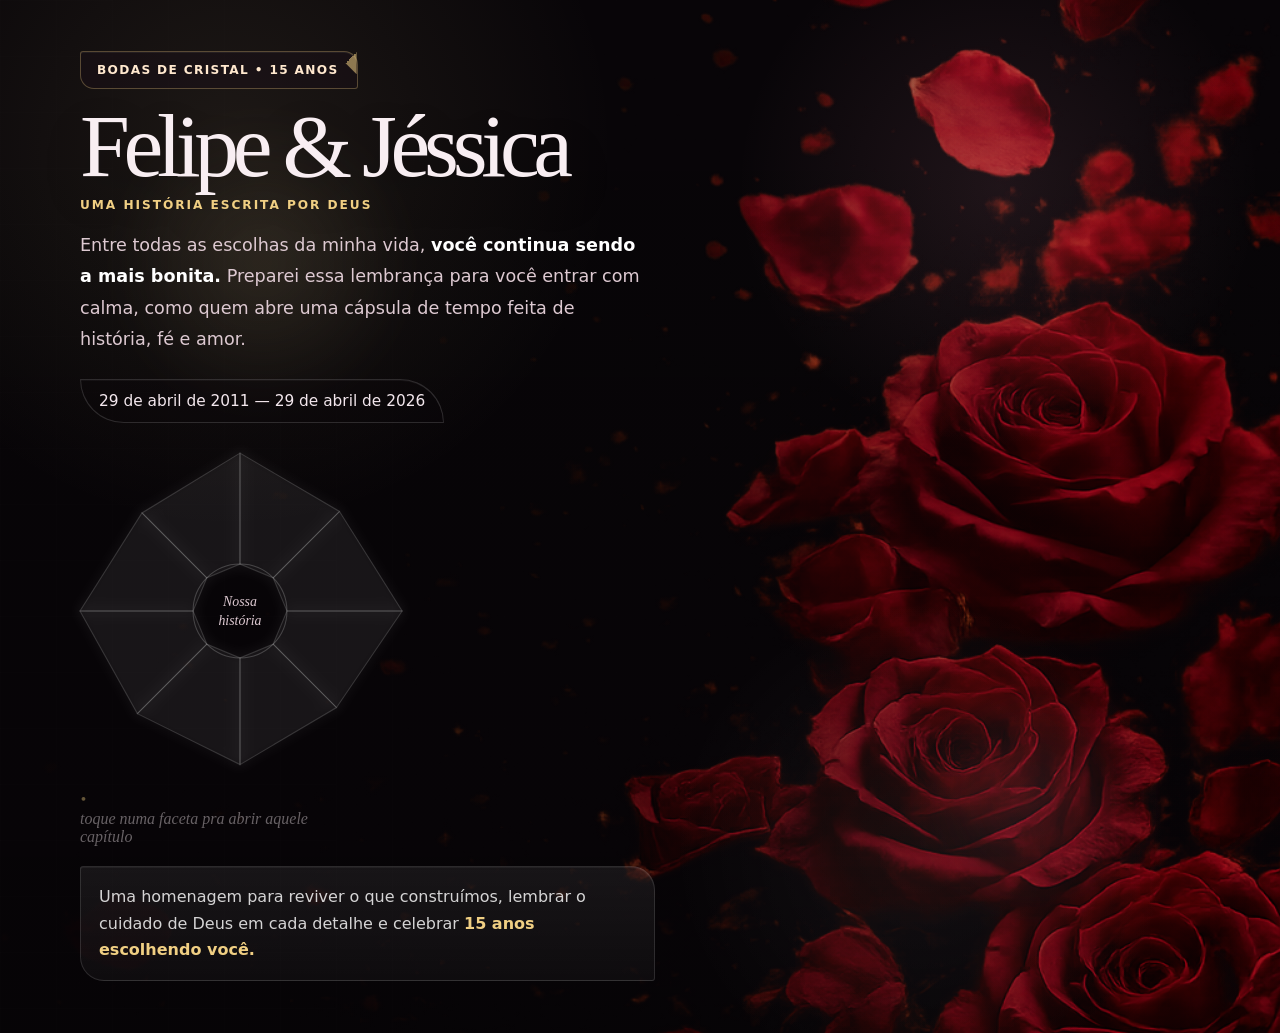
==== commit 0b2eb7ce: "Update index.html" ====
--- a/index.html
+++ b/index.html
@@ -346,7 +346,28 @@
 
         <div class="gem-nav" aria-label="Navegar pelos capítulos da nossa história">
           <svg id="gemSvg" viewBox="0 0 300 300" role="img" aria-hidden="false">
-            <g id="gemFacets"></g>
+            <defs>
+              <linearGradient id="gemGoldGrad" x1="0%" y1="0%" x2="100%" y2="100%">
+                <stop offset="0%" stop-color="#f0cf83" stop-opacity="0.5"></stop>
+                <stop offset="100%" stop-color="#8a6a2a" stop-opacity="0.28"></stop>
+              </linearGradient>
+              <linearGradient id="gemRosaGrad" x1="0%" y1="0%" x2="100%" y2="100%">
+                <stop offset="0%" stop-color="#ea94ae" stop-opacity="0.48"></stop>
+                <stop offset="100%" stop-color="#7a3648" stop-opacity="0.26"></stop>
+              </linearGradient>
+              <linearGradient id="gemCristalGrad" x1="0%" y1="0%" x2="100%" y2="100%">
+                <stop offset="0%" stop-color="#cdeaff" stop-opacity="0.4"></stop>
+                <stop offset="100%" stop-color="#3d5a70" stop-opacity="0.24"></stop>
+              </linearGradient>
+              <filter id="gemGlow" x="-50%" y="-50%" width="200%" height="200%">
+                <feGaussianBlur stdDeviation="6" result="blur"></feGaussianBlur>
+                <feMerge>
+                  <feMergeNode in="blur"></feMergeNode>
+                  <feMergeNode in="SourceGraphic"></feMergeNode>
+                </feMerge>
+              </filter>
+            </defs>
+            <g id="gemFacets" filter="url(#gemGlow)"></g>
             <circle class="gem-center-ring" cx="150" cy="150" r="44"></circle>
             <text class="gem-center-label" x="150" y="145">Nossa</text>
             <text class="gem-center-label" x="150" y="163">história</text>
